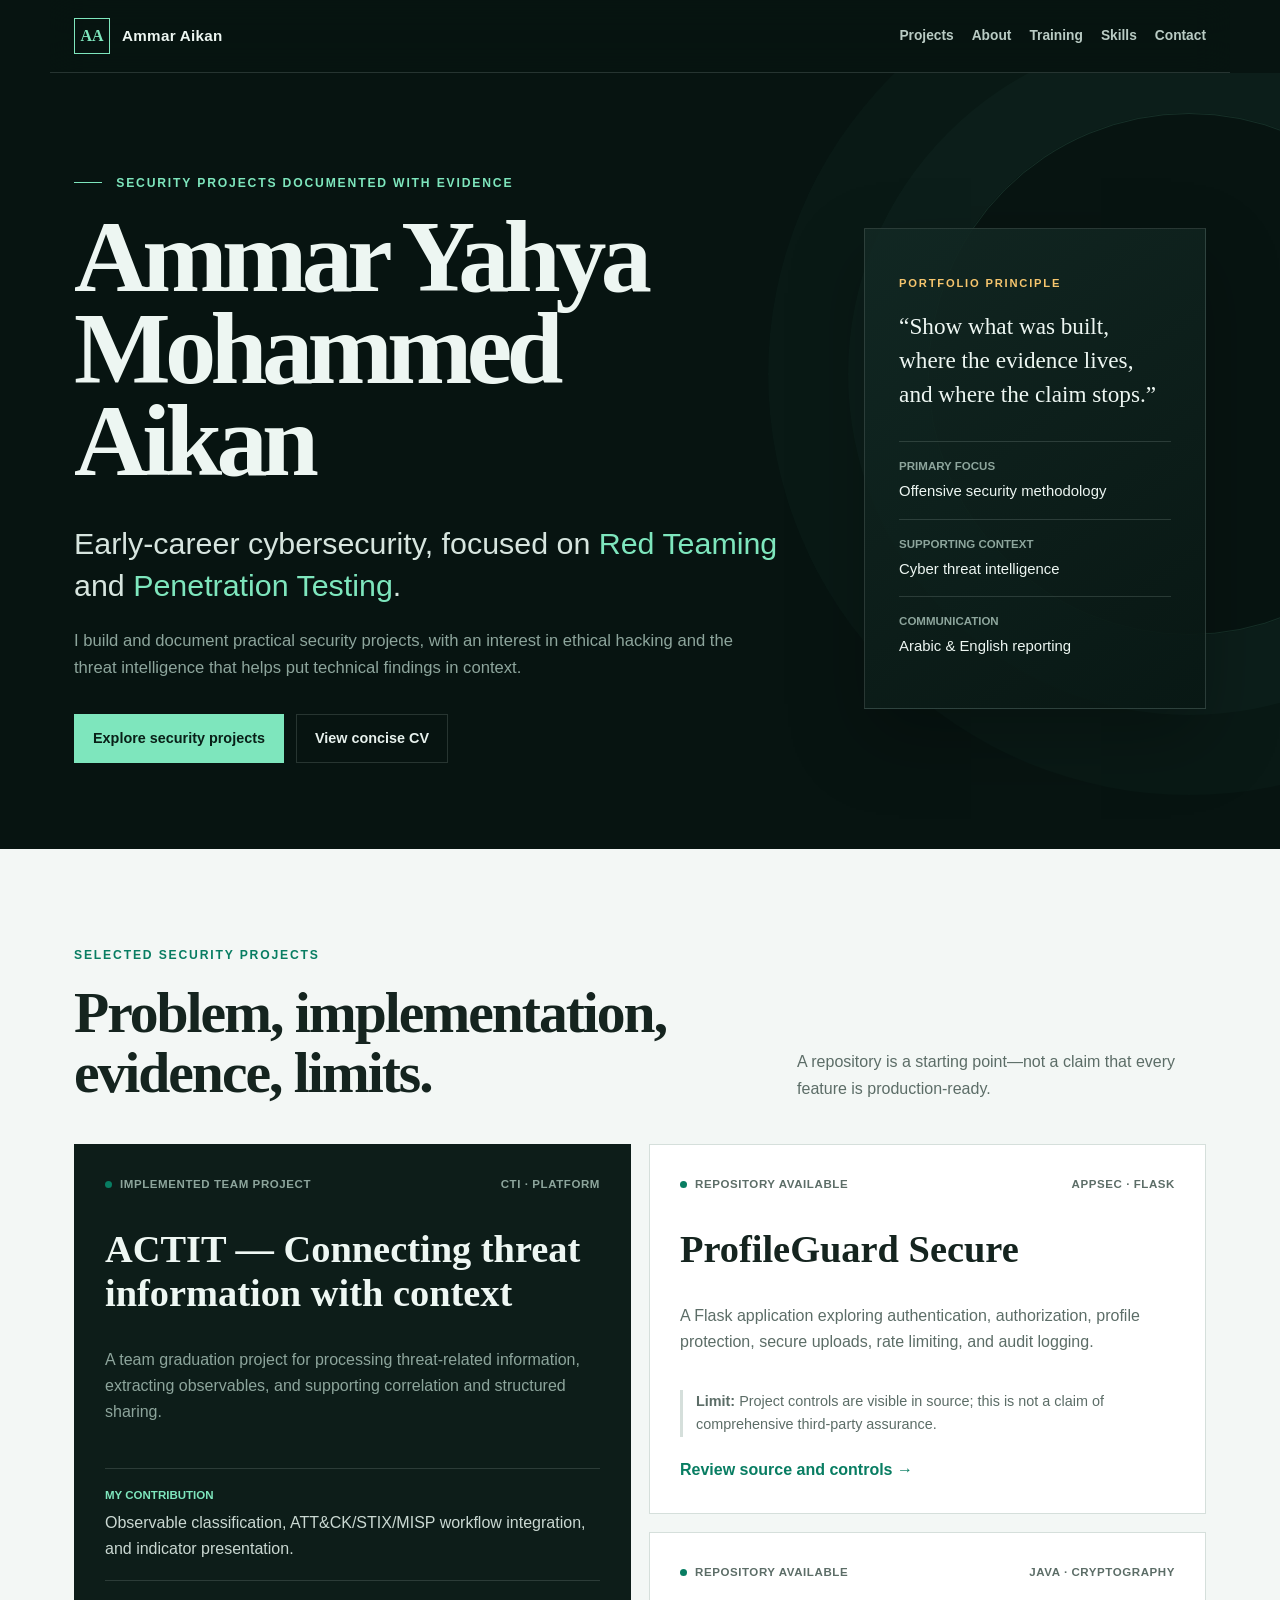
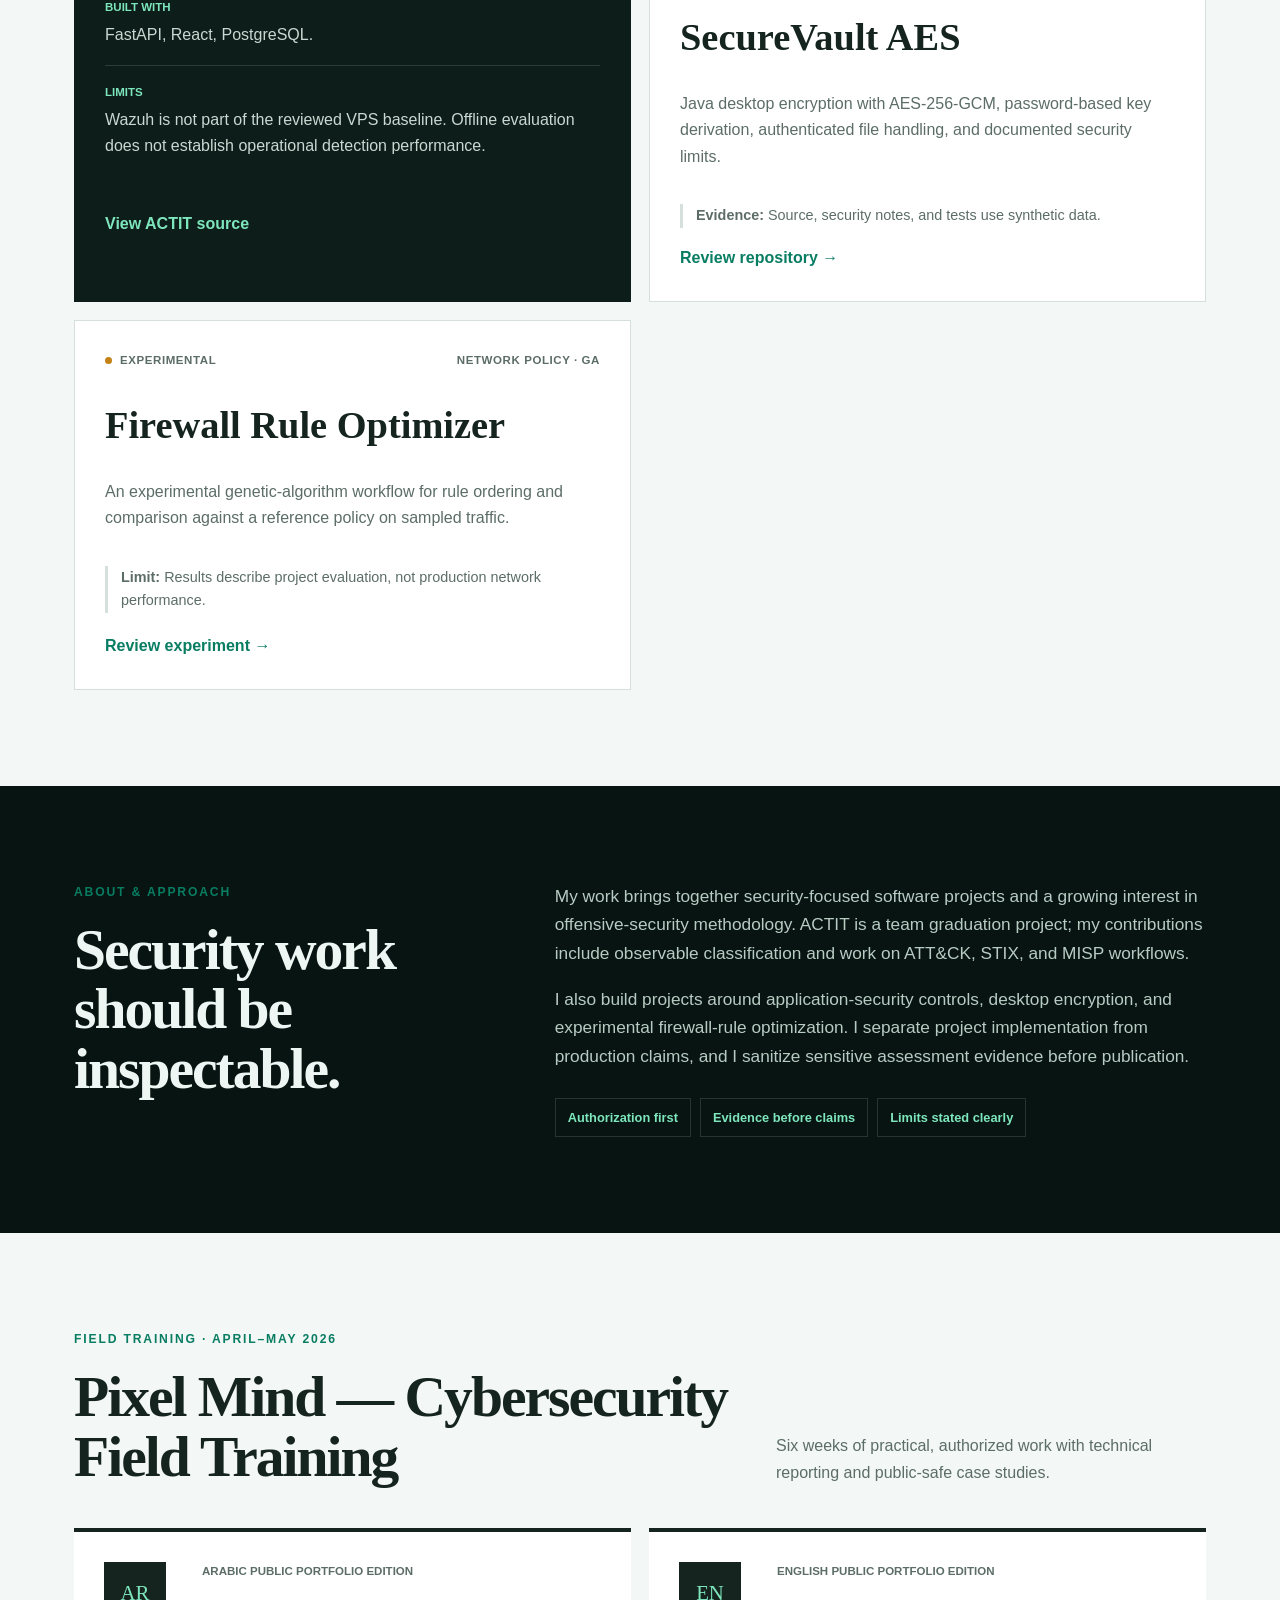
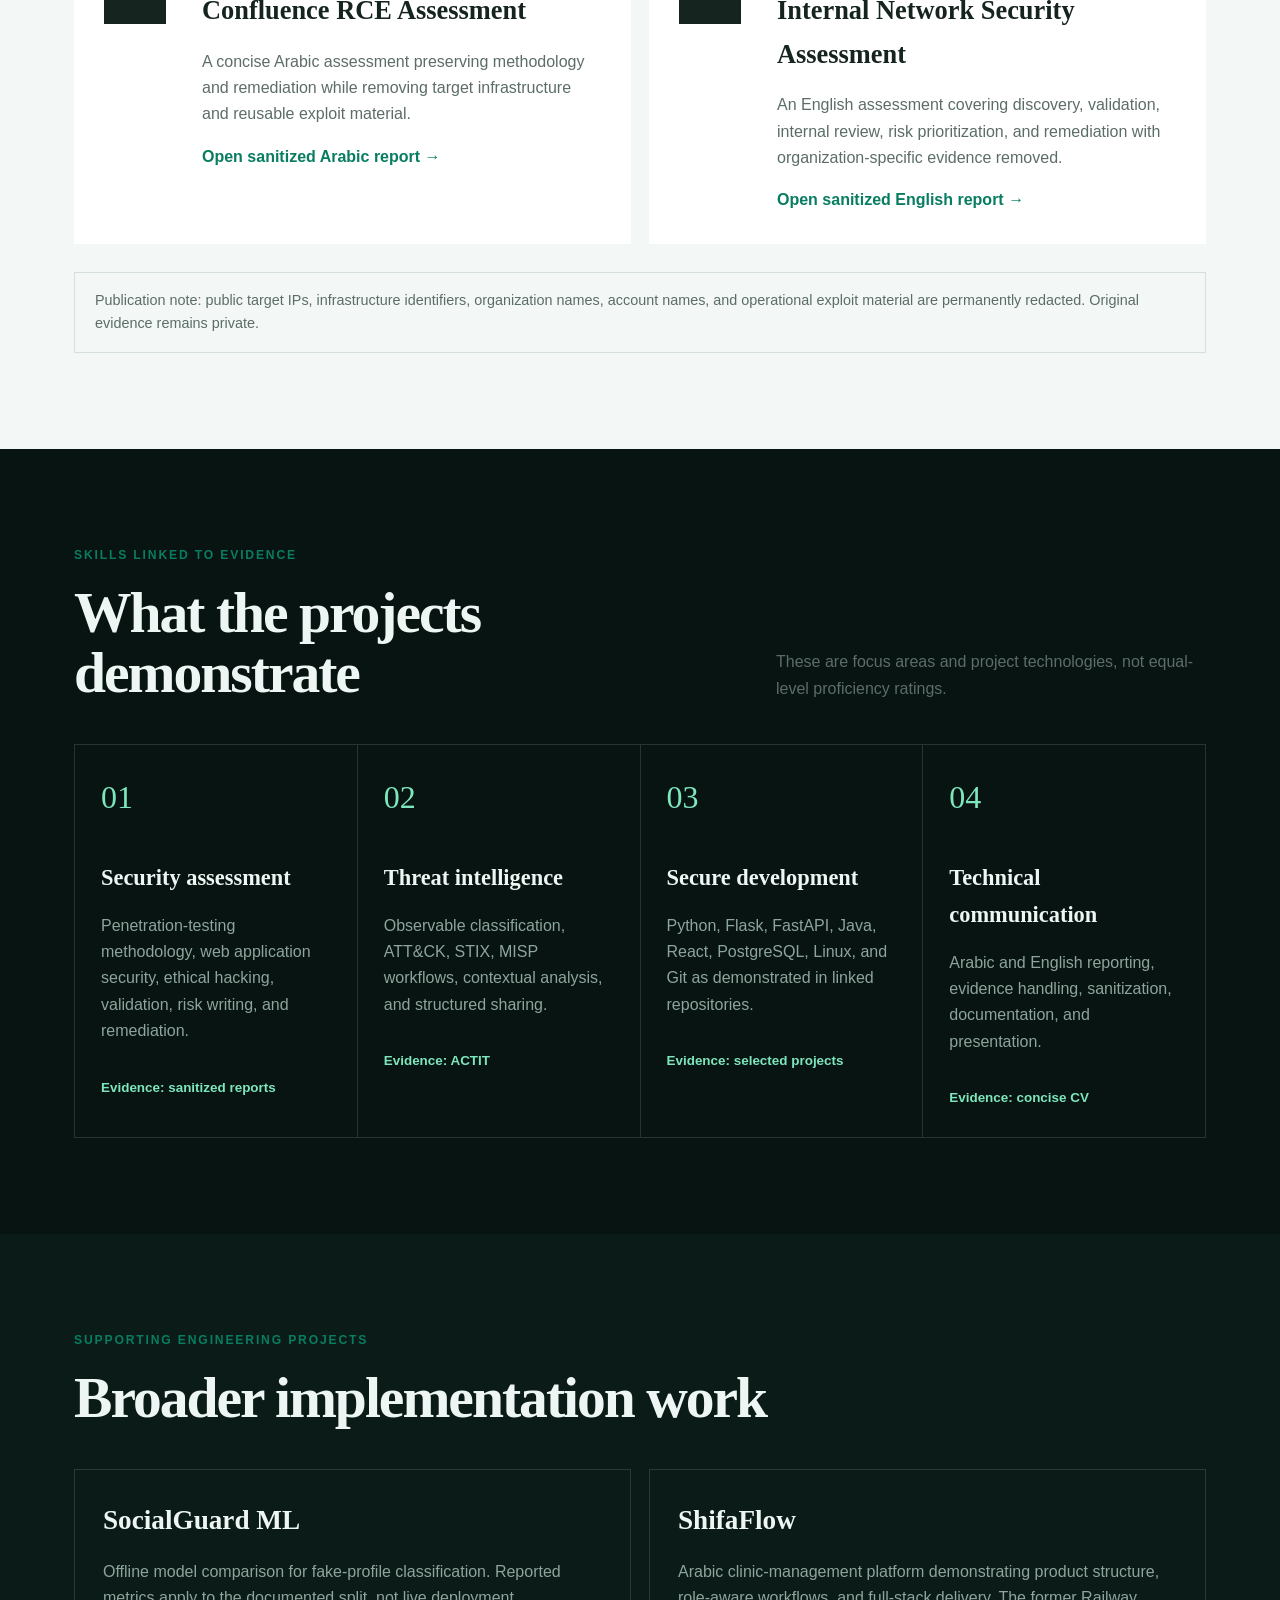
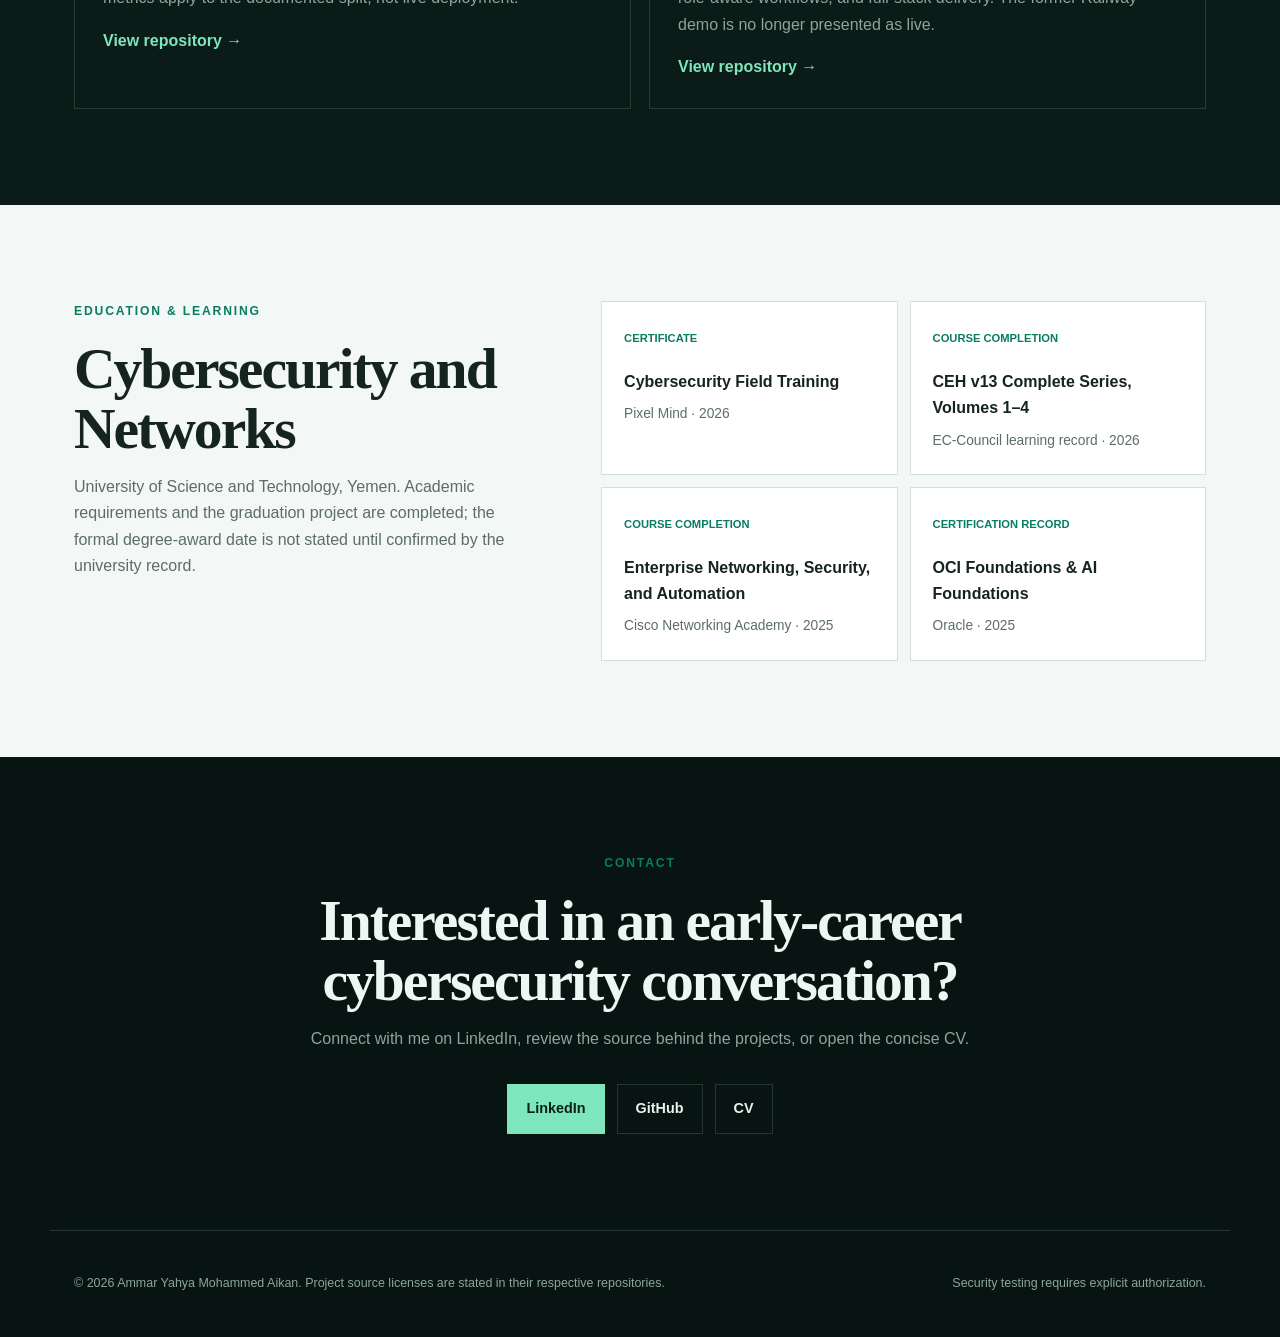
==== public/index.html @ 287f4b11 "Publish Firebase cybersecurity portfolio source" ====
<!doctype html>
<html lang="en">
<head>
  <meta charset="utf-8">
  <meta name="viewport" content="width=device-width, initial-scale=1">
  <meta name="description" content="Explore Ammar Aikan’s practical cybersecurity projects, including ACTIT, secure application design, and documented work supporting a focus on penetration testing.">
  <meta name="theme-color" content="#071411">
  <meta property="og:title" content="Ammar Aikan — Cybersecurity Projects &amp; Penetration Testing Focus">
  <meta property="og:description" content="Security projects with source, evidence, status, and limitations—plus field-training case studies in Arabic and English.">
  <meta property="og:type" content="website">
  <meta property="og:url" content="https://ammaraikan.web.app/">
  <link rel="canonical" href="https://ammaraikan.web.app/">
  <title>Ammar Aikan — Cybersecurity Projects &amp; Penetration Testing Focus</title>
  <link rel="stylesheet" href="assets/styles.css">
</head>
<body>
  <a class="skip-link" href="#main">Skip to content</a>
  <header class="site-header">
    <a class="brand" href="#top" aria-label="Ammar Aikan home"><span>AA</span><strong>Ammar Aikan</strong></a>
    <nav aria-label="Primary navigation">
      <a href="#projects">Projects</a>
      <a href="#about">About</a>
      <a href="#training">Training</a>
      <a href="#skills">Skills</a>
      <a href="#contact">Contact</a>
    </nav>
  </header>

  <main id="main">
    <section class="hero" id="top">
      <div class="hero__copy">
        <p class="kicker"><span></span> Security projects documented with evidence</p>
        <h1>Ammar Yahya<br>Mohammed Aikan</h1>
        <p class="hero__focus">Early-career cybersecurity, focused on <em>Red Teaming</em> and <em>Penetration Testing</em>.</p>
        <p class="hero__summary">I build and document practical security projects, with an interest in ethical hacking and the threat intelligence that helps put technical findings in context.</p>
        <div class="actions">
          <a class="button button--primary" href="#projects">Explore security projects</a>
          <a class="button button--ghost" href="https://ammaraikan.github.io/">View concise CV</a>
        </div>
      </div>
      <aside class="hero__proof" aria-label="Current focus">
        <p class="proof-label">Portfolio principle</p>
        <p class="proof-quote">“Show what was built, where the evidence lives, and where the claim stops.”</p>
        <dl>
          <div><dt>Primary focus</dt><dd>Offensive security methodology</dd></div>
          <div><dt>Supporting context</dt><dd>Cyber threat intelligence</dd></div>
          <div><dt>Communication</dt><dd>Arabic &amp; English reporting</dd></div>
        </dl>
      </aside>
    </section>

    <section class="section section--projects" id="projects">
      <div class="section-heading">
        <div><p class="eyebrow">Selected security projects</p><h2>Problem, implementation, evidence, limits.</h2></div>
        <p>A repository is a starting point—not a claim that every feature is production-ready.</p>
      </div>

      <div class="project-grid">
        <article class="project project--feature">
          <div class="project__meta"><span class="status status--built">Implemented team project</span><span>CTI · Platform</span></div>
          <h3>ACTIT — Connecting threat information with context</h3>
          <p>A team graduation project for processing threat-related information, extracting observables, and supporting correlation and structured sharing.</p>
          <dl class="project__facts">
            <div><dt>My contribution</dt><dd>Observable classification, ATT&amp;CK/STIX/MISP workflow integration, and indicator presentation.</dd></div>
            <div><dt>Built with</dt><dd>FastAPI, React, PostgreSQL.</dd></div>
            <div><dt>Limits</dt><dd>Wazuh is not part of the reviewed VPS baseline. Offline evaluation does not establish operational detection performance.</dd></div>
          </dl>
          <div class="project__links"><a href="https://github.com/AmmarAikan/ACTIT-Platform">View ACTIT source</a></div>
        </article>

        <article class="project">
          <div class="project__meta"><span class="status status--built">Repository available</span><span>AppSec · Flask</span></div>
          <h3>ProfileGuard Secure</h3>
          <p>A Flask application exploring authentication, authorization, profile protection, secure uploads, rate limiting, and audit logging.</p>
          <p class="limit"><strong>Limit:</strong> Project controls are visible in source; this is not a claim of comprehensive third-party assurance.</p>
          <a class="project-link" href="https://github.com/AmmarAikan/ProfileGuard-Secure">Review source and controls →</a>
        </article>

        <article class="project">
          <div class="project__meta"><span class="status status--built">Repository available</span><span>Java · Cryptography</span></div>
          <h3>SecureVault AES</h3>
          <p>Java desktop encryption with AES-256-GCM, password-based key derivation, authenticated file handling, and documented security limits.</p>
          <p class="limit"><strong>Evidence:</strong> Source, security notes, and tests use synthetic data.</p>
          <a class="project-link" href="https://github.com/AmmarAikan/SecureVault-AES-Java">Review repository →</a>
        </article>

        <article class="project">
          <div class="project__meta"><span class="status status--experimental">Experimental</span><span>Network policy · GA</span></div>
          <h3>Firewall Rule Optimizer</h3>
          <p>An experimental genetic-algorithm workflow for rule ordering and comparison against a reference policy on sampled traffic.</p>
          <p class="limit"><strong>Limit:</strong> Results describe project evaluation, not production network performance.</p>
          <a class="project-link" href="https://github.com/AmmarAikan/AI-Firewall-Rule-Optimizer-GA-Flask">Review experiment →</a>
        </article>
      </div>
    </section>

    <section class="section split" id="about">
      <div>
        <p class="eyebrow">About &amp; approach</p>
        <h2>Security work should be inspectable.</h2>
      </div>
      <div class="prose">
        <p>My work brings together security-focused software projects and a growing interest in offensive-security methodology. ACTIT is a team graduation project; my contributions include observable classification and work on ATT&amp;CK, STIX, and MISP workflows.</p>
        <p>I also build projects around application-security controls, desktop encryption, and experimental firewall-rule optimization. I separate project implementation from production claims, and I sanitize sensitive assessment evidence before publication.</p>
        <div class="principles">
          <span>Authorization first</span><span>Evidence before claims</span><span>Limits stated clearly</span>
        </div>
      </div>
    </section>

    <section class="section training" id="training">
      <div class="section-heading">
        <div><p class="eyebrow">Field training · April–May 2026</p><h2>Pixel Mind — Cybersecurity Field Training</h2></div>
        <p>Six weeks of practical, authorized work with technical reporting and public-safe case studies.</p>
      </div>
      <div class="training-grid">
        <article class="case-study">
          <div class="case-study__number">AR</div>
          <div><p class="case-study__type">Arabic public portfolio edition</p><h3>Confluence RCE Assessment</h3><p>A concise Arabic assessment preserving methodology and remediation while removing target infrastructure and reusable exploit material.</p><a href="https://ammaraikan.github.io/assets/reports/Confluence_RCE_Assessment_AR_Public_Portfolio_Edition.pdf">Open sanitized Arabic report →</a></div>
        </article>
        <article class="case-study">
          <div class="case-study__number">EN</div>
          <div><p class="case-study__type">English public portfolio edition</p><h3>Internal Network Security Assessment</h3><p>An English assessment covering discovery, validation, internal review, risk prioritization, and remediation with organization-specific evidence removed.</p><a href="https://ammaraikan.github.io/assets/reports/Internal_Network_Security_Assessment_EN_Public_Portfolio_Edition.pdf">Open sanitized English report →</a></div>
        </article>
      </div>
      <p class="sanitization-note">Publication note: public target IPs, infrastructure identifiers, organization names, account names, and operational exploit material are permanently redacted. Original evidence remains private.</p>
    </section>

    <section class="section" id="skills">
      <div class="section-heading">
        <div><p class="eyebrow">Skills linked to evidence</p><h2>What the projects demonstrate</h2></div>
        <p>These are focus areas and project technologies, not equal-level proficiency ratings.</p>
      </div>
      <div class="skills-grid">
        <article><span>01</span><h3>Security assessment</h3><p>Penetration-testing methodology, web application security, ethical hacking, validation, risk writing, and remediation.</p><a href="#training">Evidence: sanitized reports</a></article>
        <article><span>02</span><h3>Threat intelligence</h3><p>Observable classification, ATT&amp;CK, STIX, MISP workflows, contextual analysis, and structured sharing.</p><a href="https://github.com/AmmarAikan/ACTIT-Platform">Evidence: ACTIT</a></article>
        <article><span>03</span><h3>Secure development</h3><p>Python, Flask, FastAPI, Java, React, PostgreSQL, Linux, and Git as demonstrated in linked repositories.</p><a href="#projects">Evidence: selected projects</a></article>
        <article><span>04</span><h3>Technical communication</h3><p>Arabic and English reporting, evidence handling, sanitization, documentation, and presentation.</p><a href="https://ammaraikan.github.io/">Evidence: concise CV</a></article>
      </div>
    </section>

    <section class="section supporting" id="supporting">
      <div class="section-heading">
        <div><p class="eyebrow">Supporting engineering projects</p><h2>Broader implementation work</h2></div>
      </div>
      <div class="supporting-grid">
        <article><h3>SocialGuard ML</h3><p>Offline model comparison for fake-profile classification. Reported metrics apply to the documented split, not live deployment.</p><a href="https://github.com/AmmarAikan/SocialGuard-ML-Project">View repository →</a></article>
        <article><h3>ShifaFlow</h3><p>Arabic clinic-management platform demonstrating product structure, role-aware workflows, and full-stack delivery. The former Railway demo is no longer presented as live.</p><a href="https://github.com/AmmarAikan/shifaflow">View repository →</a></article>
      </div>
    </section>

    <section class="section education" id="education">
      <div>
        <p class="eyebrow">Education &amp; learning</p>
        <h2>Cybersecurity and Networks</h2>
        <p>University of Science and Technology, Yemen. Academic requirements and the graduation project are completed; the formal degree-award date is not stated until confirmed by the university record.</p>
      </div>
      <div class="credentials">
        <article><span>Certificate</span><h3>Cybersecurity Field Training</h3><p>Pixel Mind · 2026</p></article>
        <article><span>Course completion</span><h3>CEH v13 Complete Series, Volumes 1–4</h3><p>EC-Council learning record · 2026</p></article>
        <article><span>Course completion</span><h3>Enterprise Networking, Security, and Automation</h3><p>Cisco Networking Academy · 2025</p></article>
        <article><span>Certification record</span><h3>OCI Foundations &amp; AI Foundations</h3><p>Oracle · 2025</p></article>
      </div>
    </section>

    <section class="section contact" id="contact">
      <p class="eyebrow">Contact</p>
      <h2>Interested in an early-career cybersecurity conversation?</h2>
      <p>Connect with me on LinkedIn, review the source behind the projects, or open the concise CV.</p>
      <div class="actions">
        <a class="button button--primary" href="https://www.linkedin.com/in/ammaraikan">LinkedIn</a>
        <a class="button button--ghost" href="https://github.com/AmmarAikan">GitHub</a>
        <a class="button button--ghost" href="https://ammaraikan.github.io/">CV</a>
      </div>
    </section>
  </main>

  <footer class="site-footer">
    <p>© 2026 Ammar Yahya Mohammed Aikan. Project source licenses are stated in their respective repositories.</p>
    <p>Security testing requires explicit authorization.</p>
  </footer>
</body>
</html>
---- public/assets/styles.css ----
:root {
  --bg: #071411;
  --surface: #0d1d19;
  --surface-2: #122823;
  --paper: #f3f7f5;
  --ink: #15241f;
  --muted: #8da59c;
  --muted-dark: #5c6d67;
  --line: rgba(202, 224, 215, 0.16);
  --line-dark: #d5dfdb;
  --mint: #7ee6bd;
  --mint-dark: #087d62;
  --amber: #f6c56d;
  --max: 1180px;
}

* { box-sizing: border-box; }
html { scroll-behavior: smooth; }
body { margin: 0; overflow-x: hidden; background: var(--bg); color: #edf6f2; font-family: Inter, "Segoe UI", Arial, sans-serif; line-height: 1.65; }
a { color: inherit; }
.skip-link { position: fixed; top: 12px; left: 12px; z-index: 100; transform: translateY(-160%); background: white; color: #111; padding: 10px 14px; border-radius: 6px; }
.skip-link:focus { transform: translateY(0); }
.site-header { position: sticky; top: 0; z-index: 20; display: flex; max-width: var(--max); margin: auto; align-items: center; justify-content: space-between; gap: 28px; padding: 18px 24px; border-bottom: 1px solid var(--line); background: rgba(7, 20, 17, .9); backdrop-filter: blur(18px); }
.brand { display: inline-flex; align-items: center; gap: 12px; text-decoration: none; }
.brand span { display: grid; width: 36px; height: 36px; place-items: center; border: 1px solid var(--mint); color: var(--mint); font-family: Georgia, serif; font-weight: 800; }
.brand strong { font-size: .95rem; letter-spacing: .02em; }
nav { display: flex; flex-wrap: wrap; justify-content: flex-end; gap: 18px; }
nav a { color: #b9cbc4; font-size: .86rem; font-weight: 700; text-decoration: none; }
nav a:hover, nav a:focus-visible { color: var(--mint); }
main { overflow: hidden; }
.hero { position: relative; display: grid; max-width: var(--max); min-height: 720px; margin: auto; padding: 100px 24px 86px; grid-template-columns: minmax(0, 1.35fr) minmax(310px, .65fr); align-items: center; gap: 80px; }
.hero::before { position: absolute; width: 520px; height: 520px; right: -220px; top: 40px; border: 1px solid rgba(126, 230, 189, .13); border-radius: 50%; box-shadow: 0 0 0 80px rgba(126, 230, 189, .025), 0 0 0 160px rgba(126, 230, 189, .018); content: ""; }
.kicker, .eyebrow { margin: 0 0 18px; color: var(--mint-dark); font-size: .76rem; font-weight: 850; letter-spacing: .15em; text-transform: uppercase; }
.hero .kicker { color: var(--mint); }
.kicker span { display: inline-block; width: 28px; height: 1px; margin: 0 9px 4px 0; background: var(--mint); }
h1 { max-width: 800px; margin: 0; font-family: Georgia, "Times New Roman", serif; font-size: clamp(3.7rem, 8vw, 7.2rem); font-weight: 600; letter-spacing: -.055em; line-height: .9; }
.hero__focus { max-width: 720px; margin: 34px 0 0; color: #d7e5df; font-size: clamp(1.25rem, 2.4vw, 1.9rem); line-height: 1.4; }
.hero__focus em { color: var(--mint); font-style: normal; }
.hero__summary { max-width: 680px; margin: 20px 0 0; color: var(--muted); font-size: 1.04rem; }
.actions { display: flex; flex-wrap: wrap; gap: 12px; margin-top: 32px; }
.button { display: inline-flex; min-height: 48px; align-items: center; justify-content: center; border: 1px solid transparent; padding: 12px 18px; font-size: .9rem; font-weight: 800; text-decoration: none; transition: transform .18s ease, background .18s ease, border-color .18s ease; }
.button:hover { transform: translateY(-2px); }
.button--primary { background: var(--mint); color: #092018; }
.button--ghost { border-color: var(--line); color: #e7f1ed; }
.button--ghost:hover { border-color: var(--mint); }
.hero__proof { position: relative; z-index: 1; border: 1px solid var(--line); background: linear-gradient(145deg, rgba(18, 40, 35, .9), rgba(8, 23, 19, .9)); padding: 34px; box-shadow: 0 30px 70px rgba(0,0,0,.25); }
.proof-label { color: var(--amber); font-size: .7rem; font-weight: 850; letter-spacing: .16em; text-transform: uppercase; }
.proof-quote { margin: 18px 0 30px; font-family: Georgia, serif; font-size: 1.45rem; line-height: 1.45; }
.hero__proof dl { margin: 0; }
.hero__proof dl div { padding: 15px 0; border-top: 1px solid var(--line); }
.hero__proof dt { color: var(--muted); font-size: .72rem; font-weight: 800; text-transform: uppercase; }
.hero__proof dd { margin: 3px 0 0; font-size: .93rem; }
.section { max-width: var(--max); margin: auto; padding: 96px 24px; }
.section--projects, .training, .supporting, .education { max-width: none; padding-right: max(24px, calc((100vw - var(--max)) / 2 + 24px)); padding-left: max(24px, calc((100vw - var(--max)) / 2 + 24px)); }
.section--projects, .training { background: var(--paper); color: var(--ink); }
.section-heading { display: flex; align-items: end; justify-content: space-between; gap: 40px; margin-bottom: 42px; }
.section-heading > p { max-width: 430px; margin: 0; color: var(--muted-dark); }
h2 { margin: 0; font-family: Georgia, serif; font-size: clamp(2.25rem, 4.5vw, 4.25rem); font-weight: 600; letter-spacing: -.035em; line-height: 1.03; }
.project-grid { display: grid; grid-template-columns: repeat(2, minmax(0, 1fr)); gap: 18px; }
.project { display: flex; min-height: 370px; flex-direction: column; border: 1px solid var(--line-dark); background: #fff; padding: 30px; }
.project--feature { grid-row: span 2; min-height: 758px; background: var(--surface); color: #eef7f3; border-color: var(--surface); }
.project__meta { display: flex; align-items: center; justify-content: space-between; gap: 14px; color: var(--muted-dark); font-size: .72rem; font-weight: 800; letter-spacing: .05em; text-transform: uppercase; }
.project--feature .project__meta { color: var(--muted); }
.status { display: inline-flex; align-items: center; gap: 8px; }
.status::before { width: 7px; height: 7px; border-radius: 50%; background: var(--mint-dark); content: ""; }
.status--experimental::before { background: #c48216; }
.project h3 { margin: 34px 0 15px; font-family: Georgia, serif; font-size: clamp(1.6rem, 3vw, 2.7rem); line-height: 1.14; }
.project p { color: var(--muted-dark); }
.project--feature p { color: var(--muted); }
.project__facts { margin: 26px 0 34px; }
.project__facts div { padding: 17px 0; border-top: 1px solid var(--line); }
.project__facts dt { color: var(--mint); font-size: .72rem; font-weight: 850; text-transform: uppercase; }
.project__facts dd { margin: 5px 0 0; color: #cad8d2; }
.limit { margin-top: 18px; padding-left: 13px; border-left: 3px solid var(--line-dark); font-size: .9rem; }
.project-link, .project__links a { margin-top: auto; color: var(--mint-dark); font-weight: 850; text-decoration: none; }
.project--feature .project__links a { color: var(--mint); }
.split { display: grid; grid-template-columns: .75fr 1.25fr; gap: 90px; }
.prose { color: #b8cbc3; font-size: 1.08rem; }
.prose p:first-child { margin-top: 0; }
.principles { display: flex; flex-wrap: wrap; gap: 9px; margin-top: 28px; }
.principles span { border: 1px solid var(--line); padding: 8px 12px; color: var(--mint); font-size: .8rem; font-weight: 750; }
.training-grid { display: grid; grid-template-columns: repeat(2, minmax(0, 1fr)); gap: 18px; }
.case-study { display: grid; grid-template-columns: 74px minmax(0, 1fr); gap: 24px; border-top: 4px solid var(--ink); background: white; padding: 30px; }
.case-study__number { display: grid; width: 62px; height: 62px; place-items: center; background: var(--ink); color: var(--mint); font-family: Georgia, serif; font-size: 1.3rem; }
.case-study__type { margin: 0; color: var(--mint-dark); font-size: .72rem; font-weight: 850; text-transform: uppercase; }
.case-study h3 { margin: 8px 0 12px; font-family: Georgia, serif; font-size: 1.65rem; }
.case-study p { color: var(--muted-dark); }
.case-study a { color: var(--mint-dark); font-weight: 850; text-decoration: none; }
.sanitization-note { margin: 28px 0 0; padding: 16px 20px; border: 1px solid var(--line-dark); color: var(--muted-dark); font-size: .9rem; }
.skills-grid { display: grid; grid-template-columns: repeat(4, minmax(0, 1fr)); border-top: 1px solid var(--line); border-left: 1px solid var(--line); }
.skills-grid article { min-height: 310px; padding: 26px; border-right: 1px solid var(--line); border-bottom: 1px solid var(--line); }
.skills-grid article > span { color: var(--mint); font-family: Georgia, serif; font-size: 2rem; }
.skills-grid h3 { margin: 36px 0 12px; font-family: Georgia, serif; font-size: 1.4rem; }
.skills-grid p { color: var(--muted); }
.skills-grid a { display: inline-block; margin-top: 16px; color: var(--mint); font-size: .84rem; font-weight: 800; text-decoration: none; }
.supporting { background: #0b1b17; }
.supporting .section-heading > p { color: var(--muted); }
.supporting-grid { display: grid; grid-template-columns: repeat(2, minmax(0,1fr)); gap: 18px; }
.supporting-grid article { border: 1px solid var(--line); padding: 28px; }
.supporting-grid h3 { margin: 0; font-family: Georgia, serif; font-size: 1.7rem; }
.supporting-grid p { color: var(--muted); }
.supporting-grid a { color: var(--mint); font-weight: 800; text-decoration: none; }
.education { display: grid; grid-template-columns: .85fr 1.15fr; gap: 80px; background: var(--paper); color: var(--ink); }
.education > div:first-child > p:last-child { color: var(--muted-dark); }
.credentials { display: grid; grid-template-columns: repeat(2, minmax(0, 1fr)); gap: 12px; }
.credentials article { border: 1px solid var(--line-dark); background: white; padding: 22px; }
.credentials span { color: var(--mint-dark); font-size: .7rem; font-weight: 850; text-transform: uppercase; }
.credentials h3 { margin: 18px 0 8px; font-size: 1rem; }
.credentials p { margin: 0; color: var(--muted-dark); font-size: .86rem; }
.contact { text-align: center; }
.contact h2 { max-width: 820px; margin: auto; }
.contact > p:not(.eyebrow) { color: var(--muted); }
.contact .actions { justify-content: center; }
.site-footer { display: flex; max-width: var(--max); margin: auto; justify-content: space-between; gap: 30px; border-top: 1px solid var(--line); padding: 30px 24px; color: var(--muted); font-size: .78rem; }

@media (max-width: 900px) {
  .site-header { align-items: flex-start; }
  nav { max-width: 390px; }
  .hero { min-height: auto; grid-template-columns: 1fr; gap: 50px; padding-top: 72px; }
  .hero__proof { max-width: 620px; }
  .split, .education { grid-template-columns: 1fr; gap: 40px; }
  .skills-grid { grid-template-columns: repeat(2, minmax(0,1fr)); }
}

@media (max-width: 650px) {
  .site-header { position: relative; display: block; padding: 16px 18px; }
  nav { margin-top: 15px; justify-content: flex-start; gap: 10px 16px; }
  nav a { font-size: .78rem; }
  .hero, .section { padding: 64px 18px; }
  .hero::before { display: none; }
  h1 { max-width: 100%; font-size: clamp(2.7rem, 13vw, 3.35rem); overflow-wrap: break-word; }
  .kicker { max-width: 100%; font-size: .68rem; overflow-wrap: anywhere; }
  .hero .actions, .contact .actions { flex-direction: column; }
  .hero .button, .contact .button { width: 100%; }
  .section-heading { display: block; }
  .section-heading > p { margin-top: 18px; }
  .project-grid, .training-grid, .supporting-grid, .credentials { grid-template-columns: 1fr; }
  .project--feature { grid-row: auto; min-height: auto; }
  .project { min-height: auto; }
  .project-link, .project__links a { margin-top: 24px; }
  .case-study { grid-template-columns: 1fr; }
  .skills-grid { grid-template-columns: 1fr; }
  .site-footer { display: block; padding: 26px 18px; }
}

@media (prefers-reduced-motion: reduce) {
  html { scroll-behavior: auto; }
  *, *::before, *::after { transition: none !important; }
}
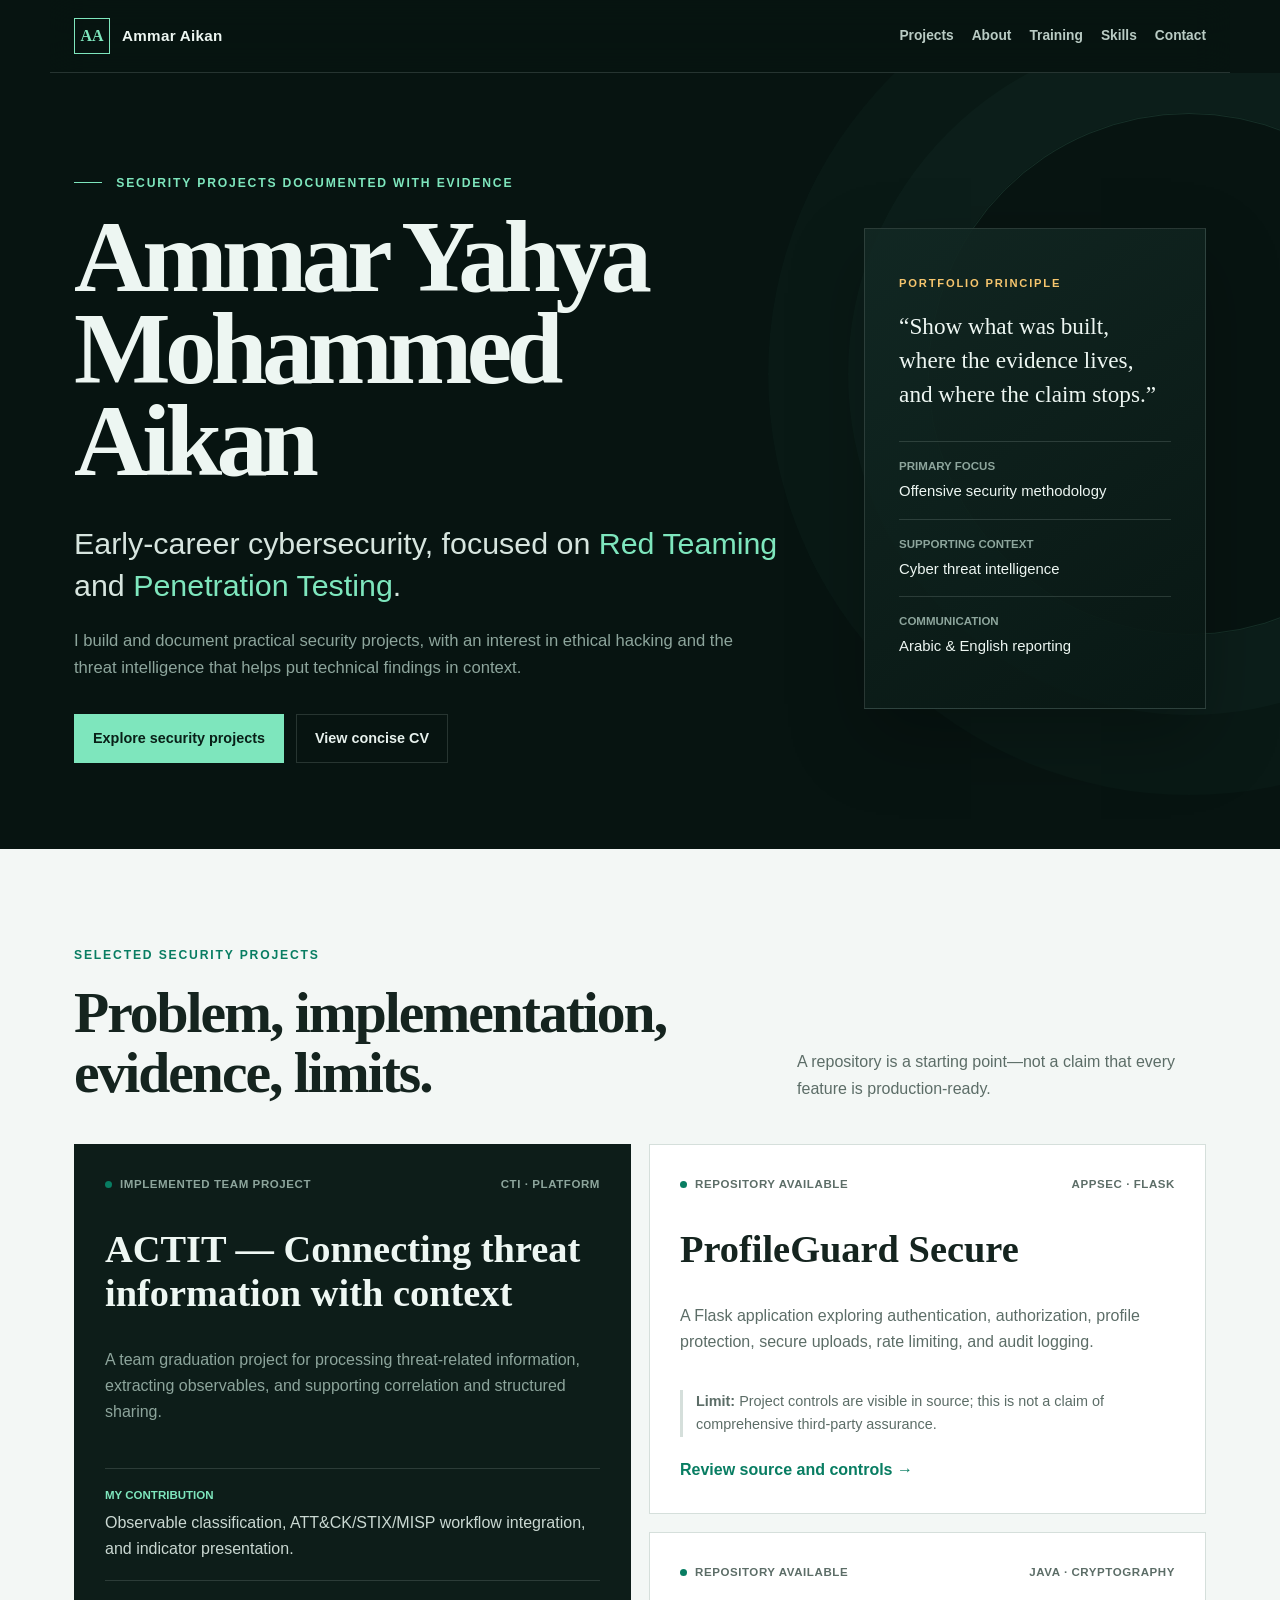
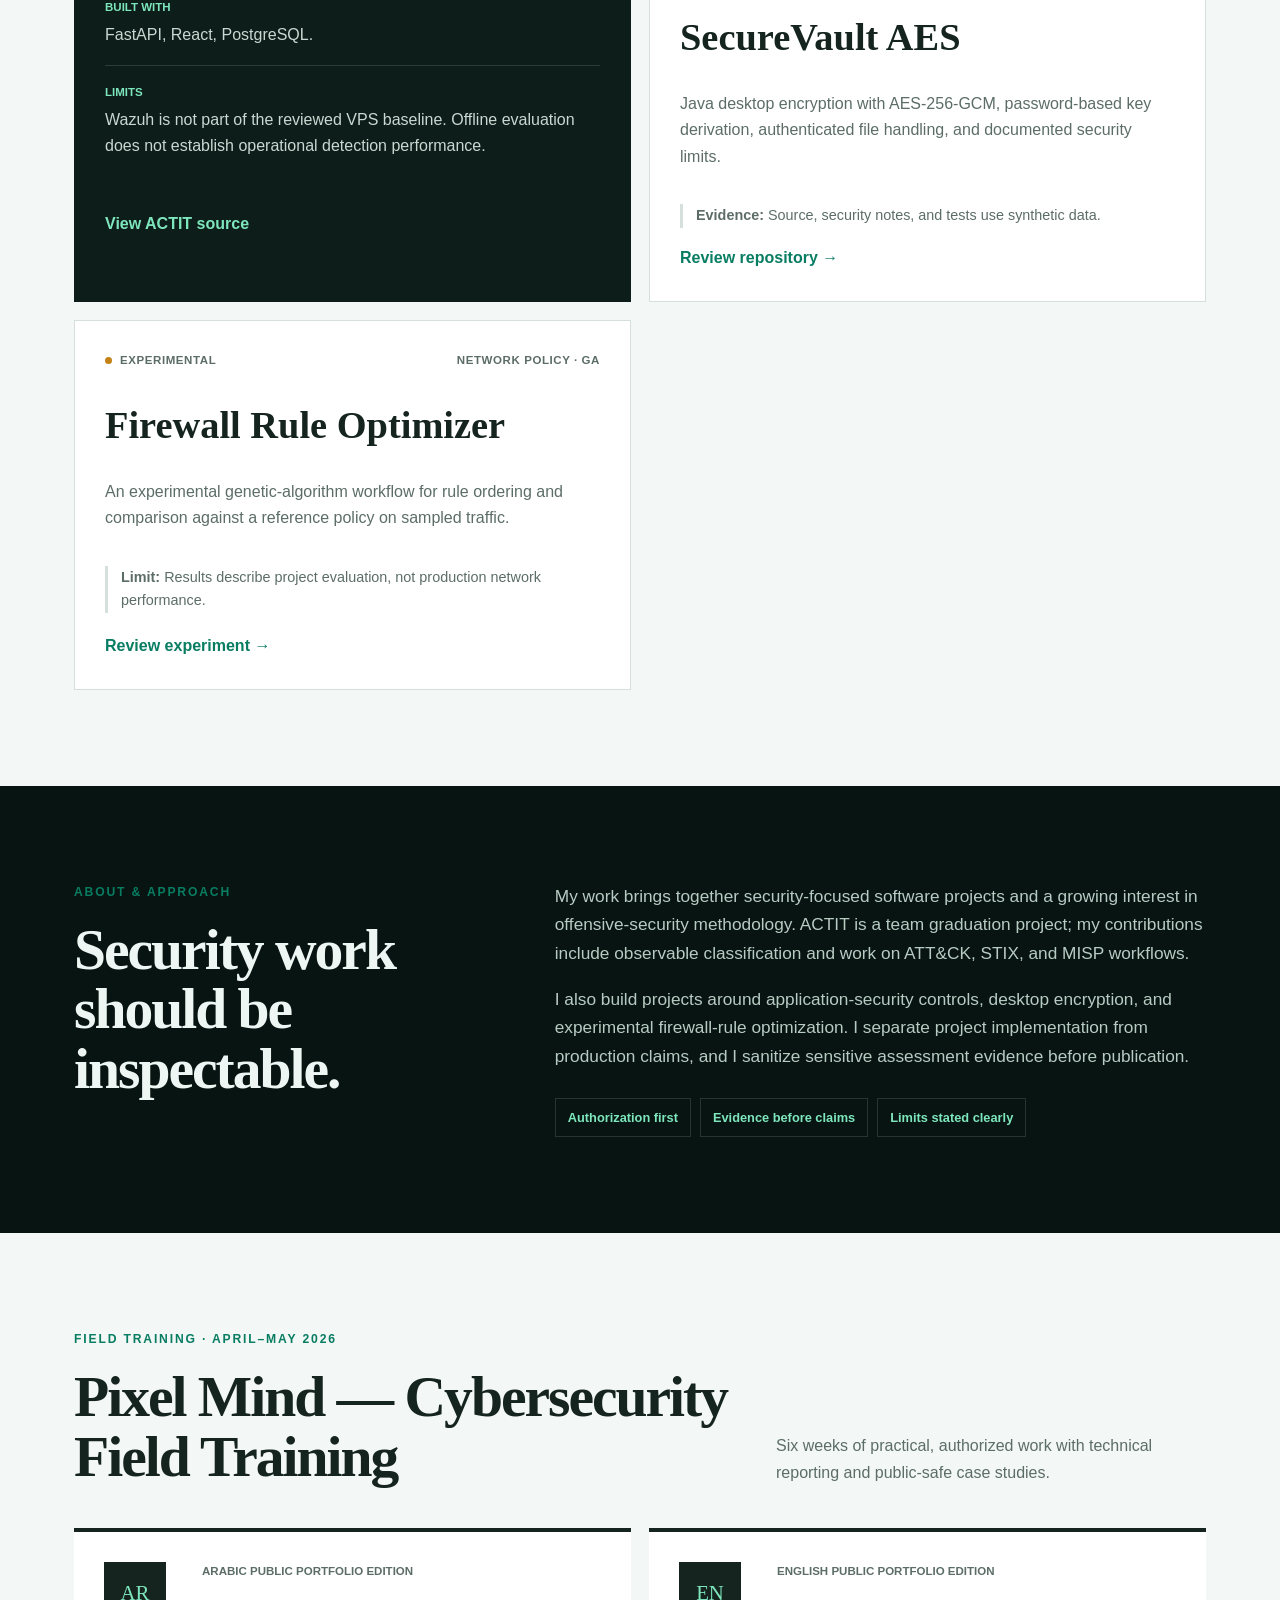
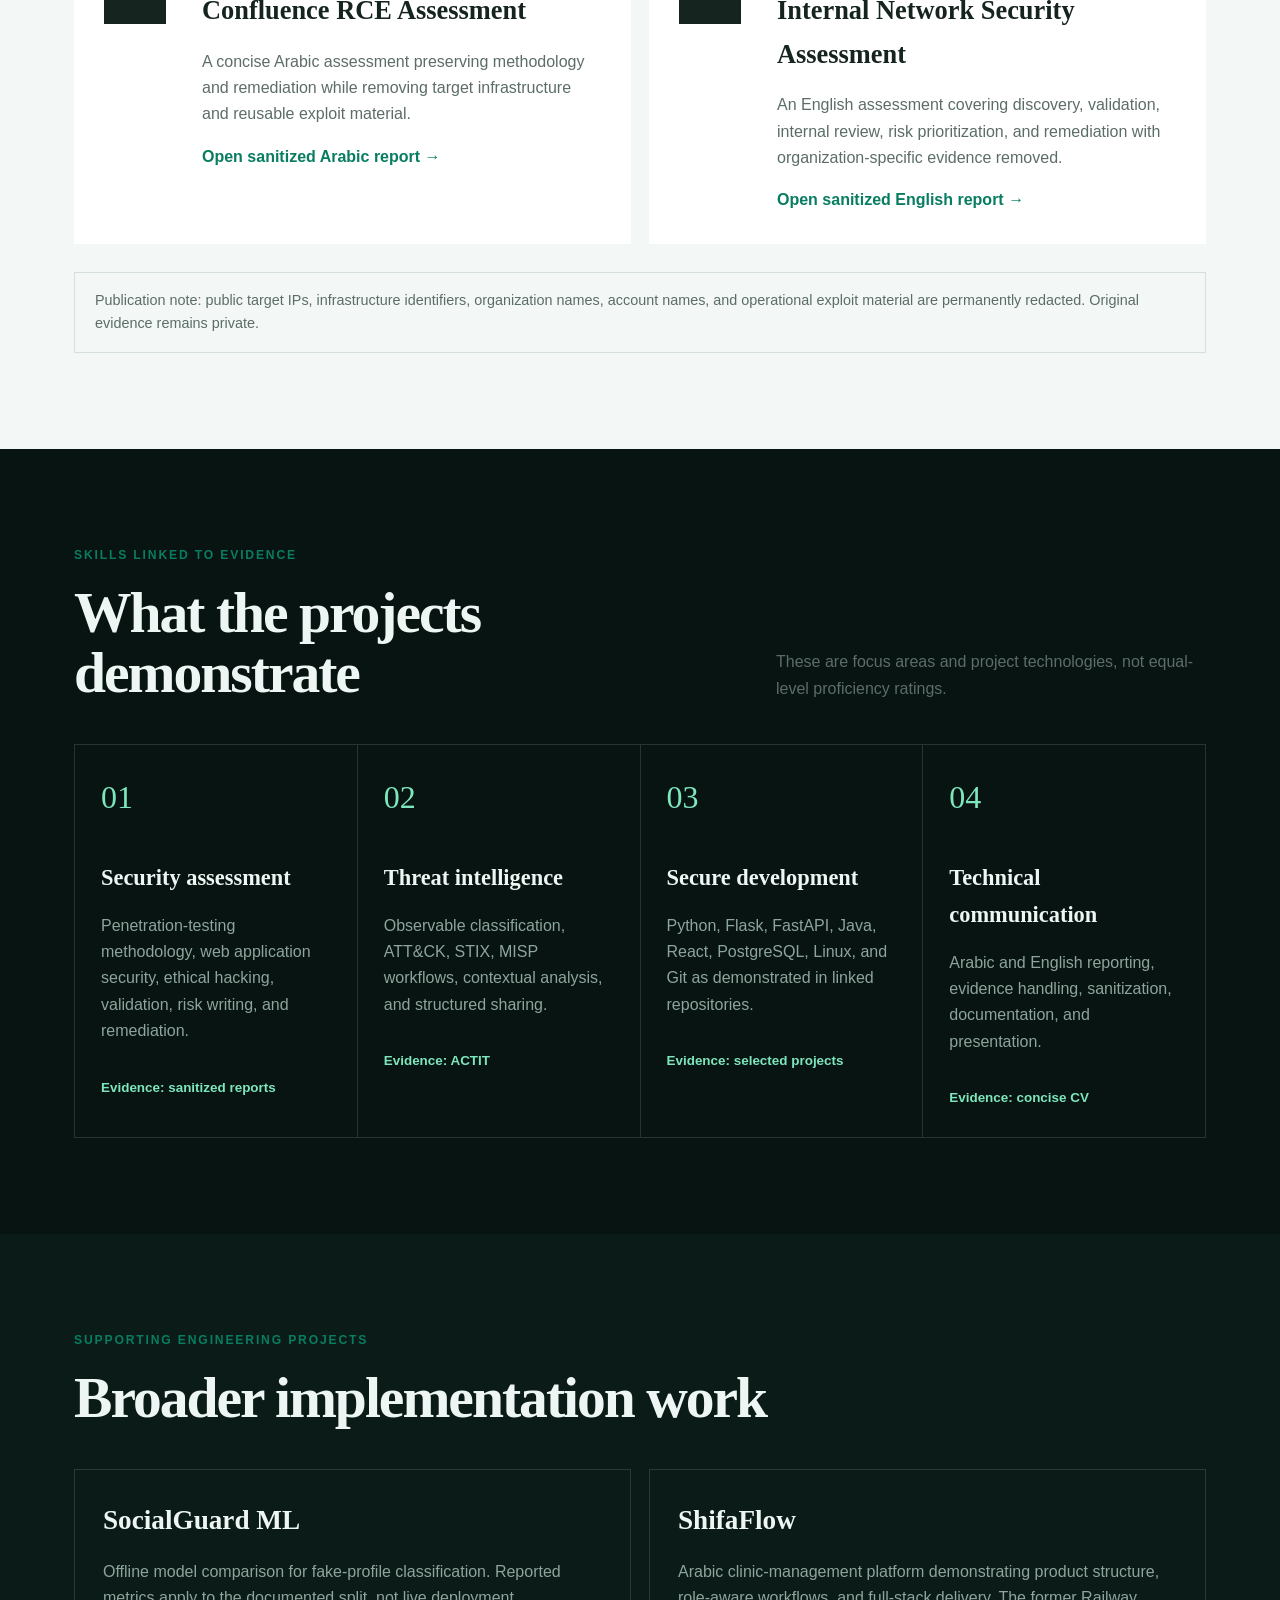
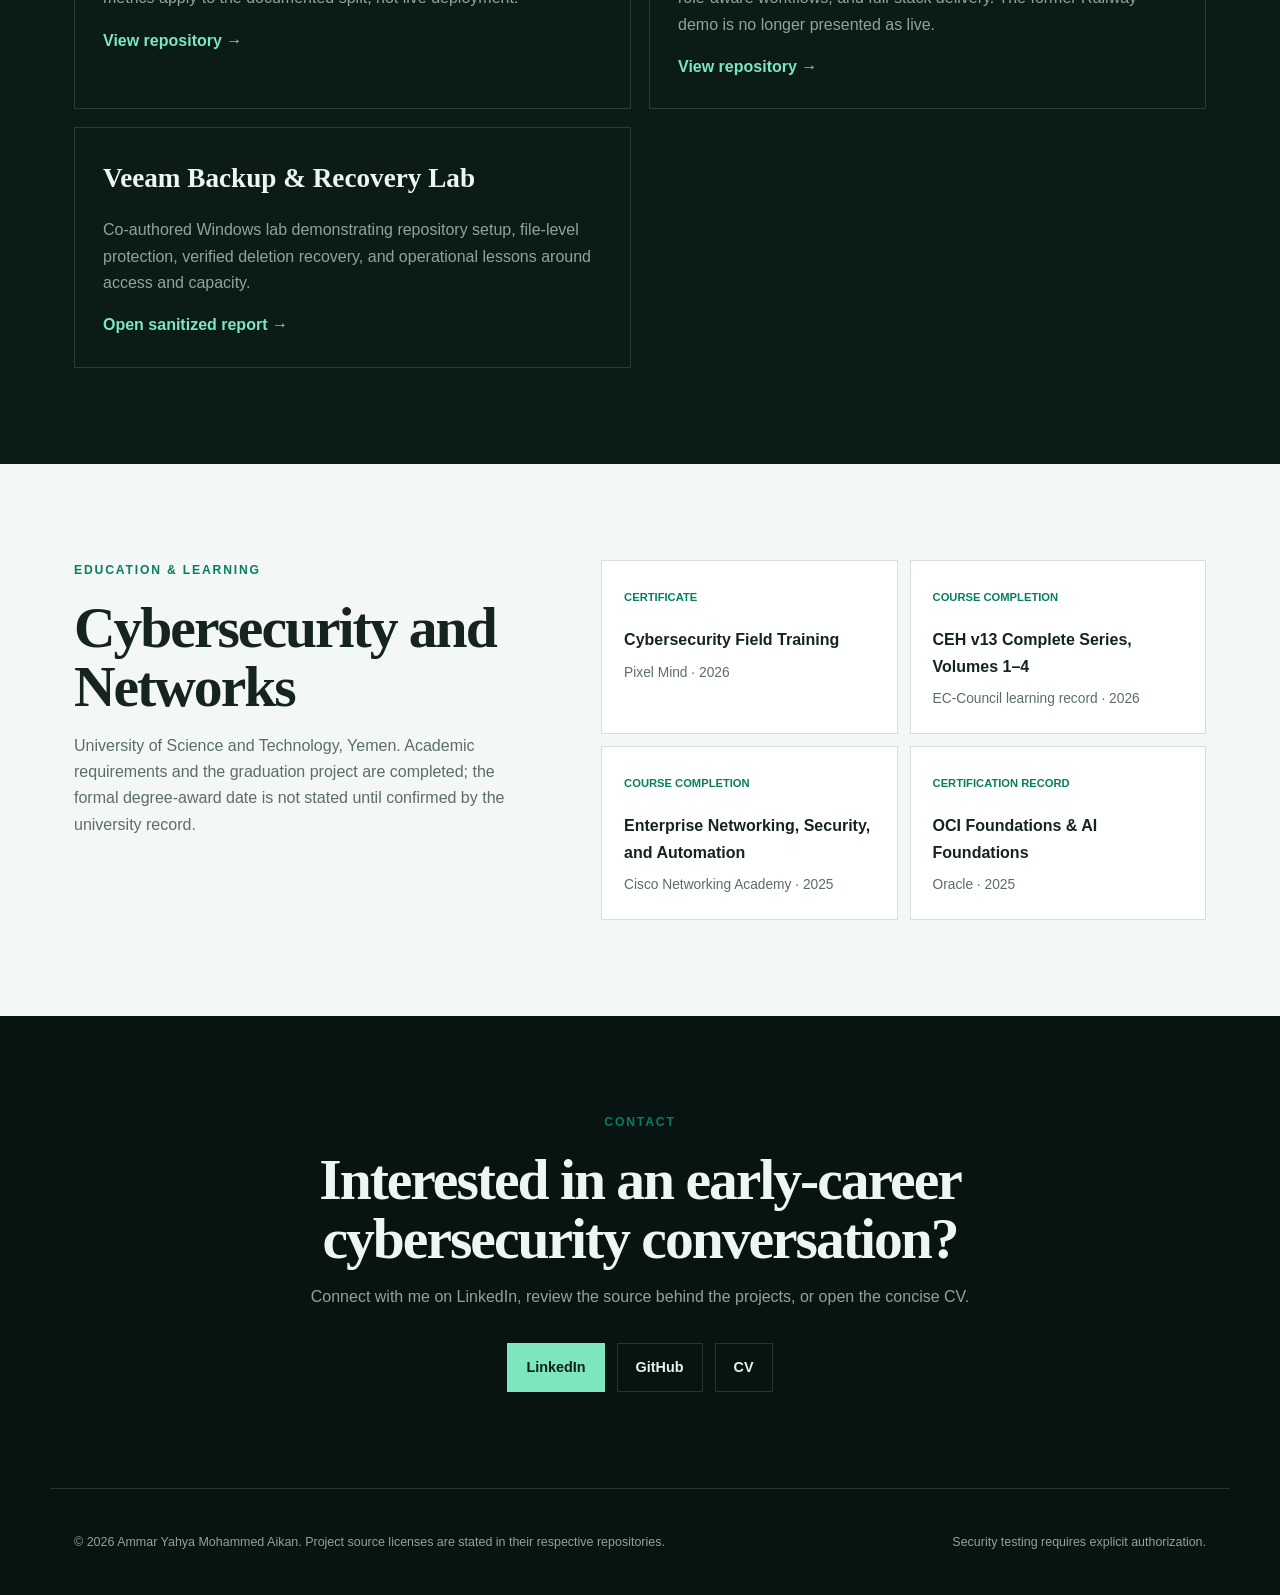
==== commit 3de06f1c: "Add Veeam backup and recovery case study" ====
--- a/public/index.html
+++ b/public/index.html
@@ -146,6 +146,7 @@
       <div class="supporting-grid">
         <article><h3>SocialGuard ML</h3><p>Offline model comparison for fake-profile classification. Reported metrics apply to the documented split, not live deployment.</p><a href="https://github.com/AmmarAikan/SocialGuard-ML-Project">View repository →</a></article>
         <article><h3>ShifaFlow</h3><p>Arabic clinic-management platform demonstrating product structure, role-aware workflows, and full-stack delivery. The former Railway demo is no longer presented as live.</p><a href="https://github.com/AmmarAikan/shifaflow">View repository →</a></article>
+        <article><h3>Veeam Backup &amp; Recovery Lab</h3><p>Co-authored Windows lab demonstrating repository setup, file-level protection, verified deletion recovery, and operational lessons around access and capacity.</p><a href="https://ammaraikan.github.io/assets/reports/Veeam_Backup_and_Recovery_Lab_Public_Portfolio_Edition.pdf">Open sanitized report →</a></article>
       </div>
     </section>
 
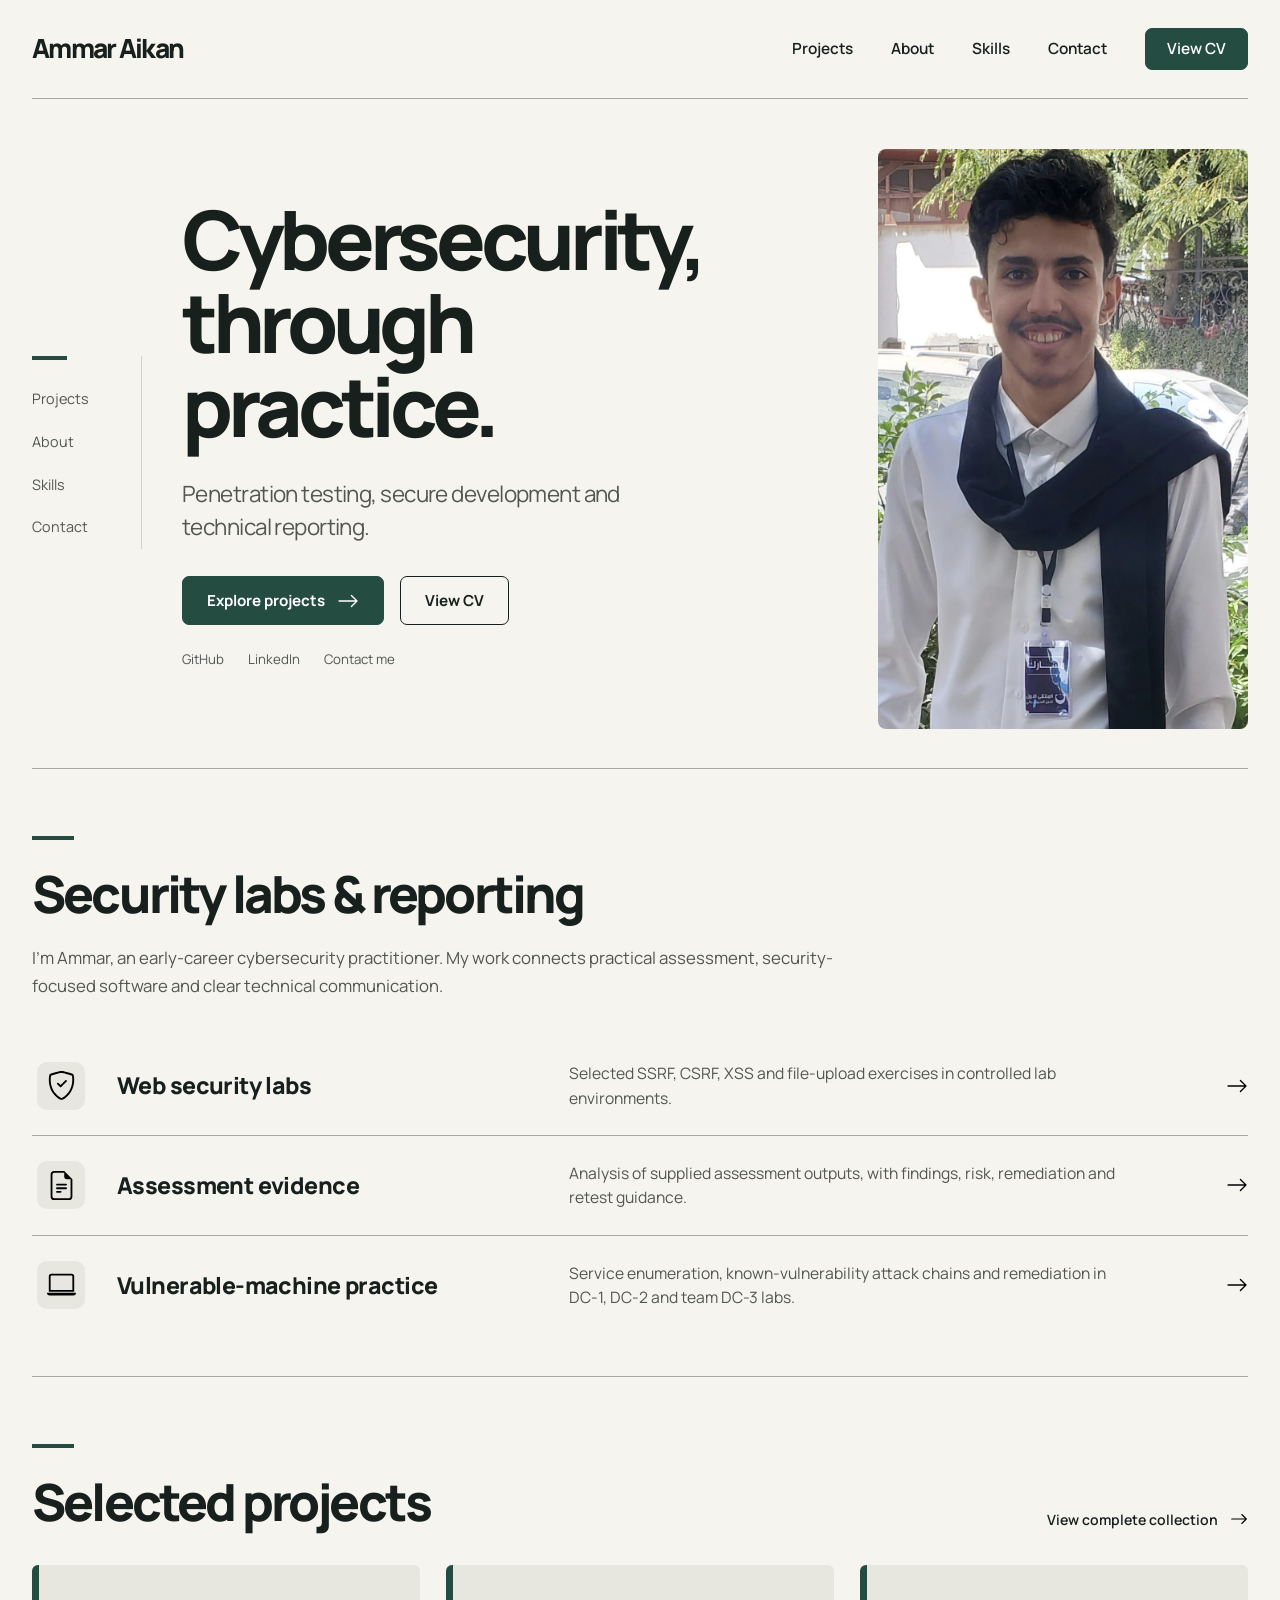
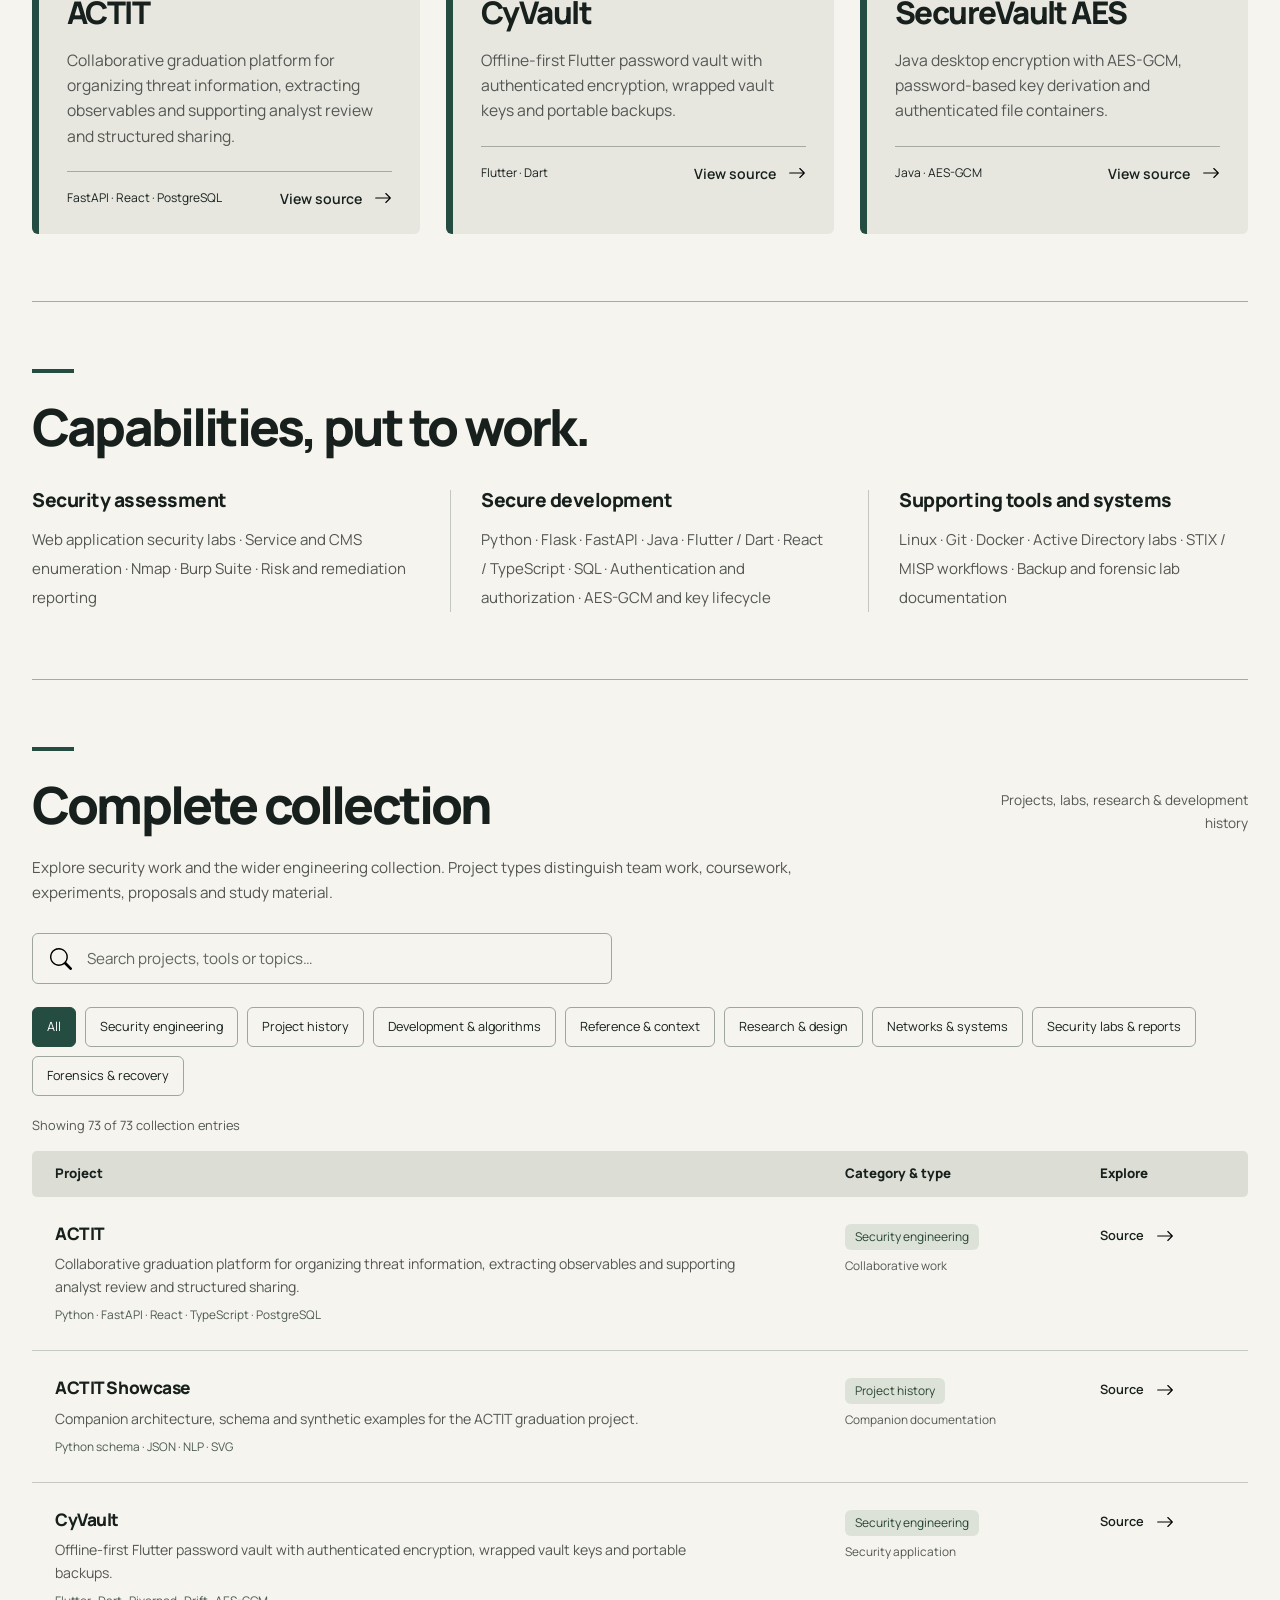
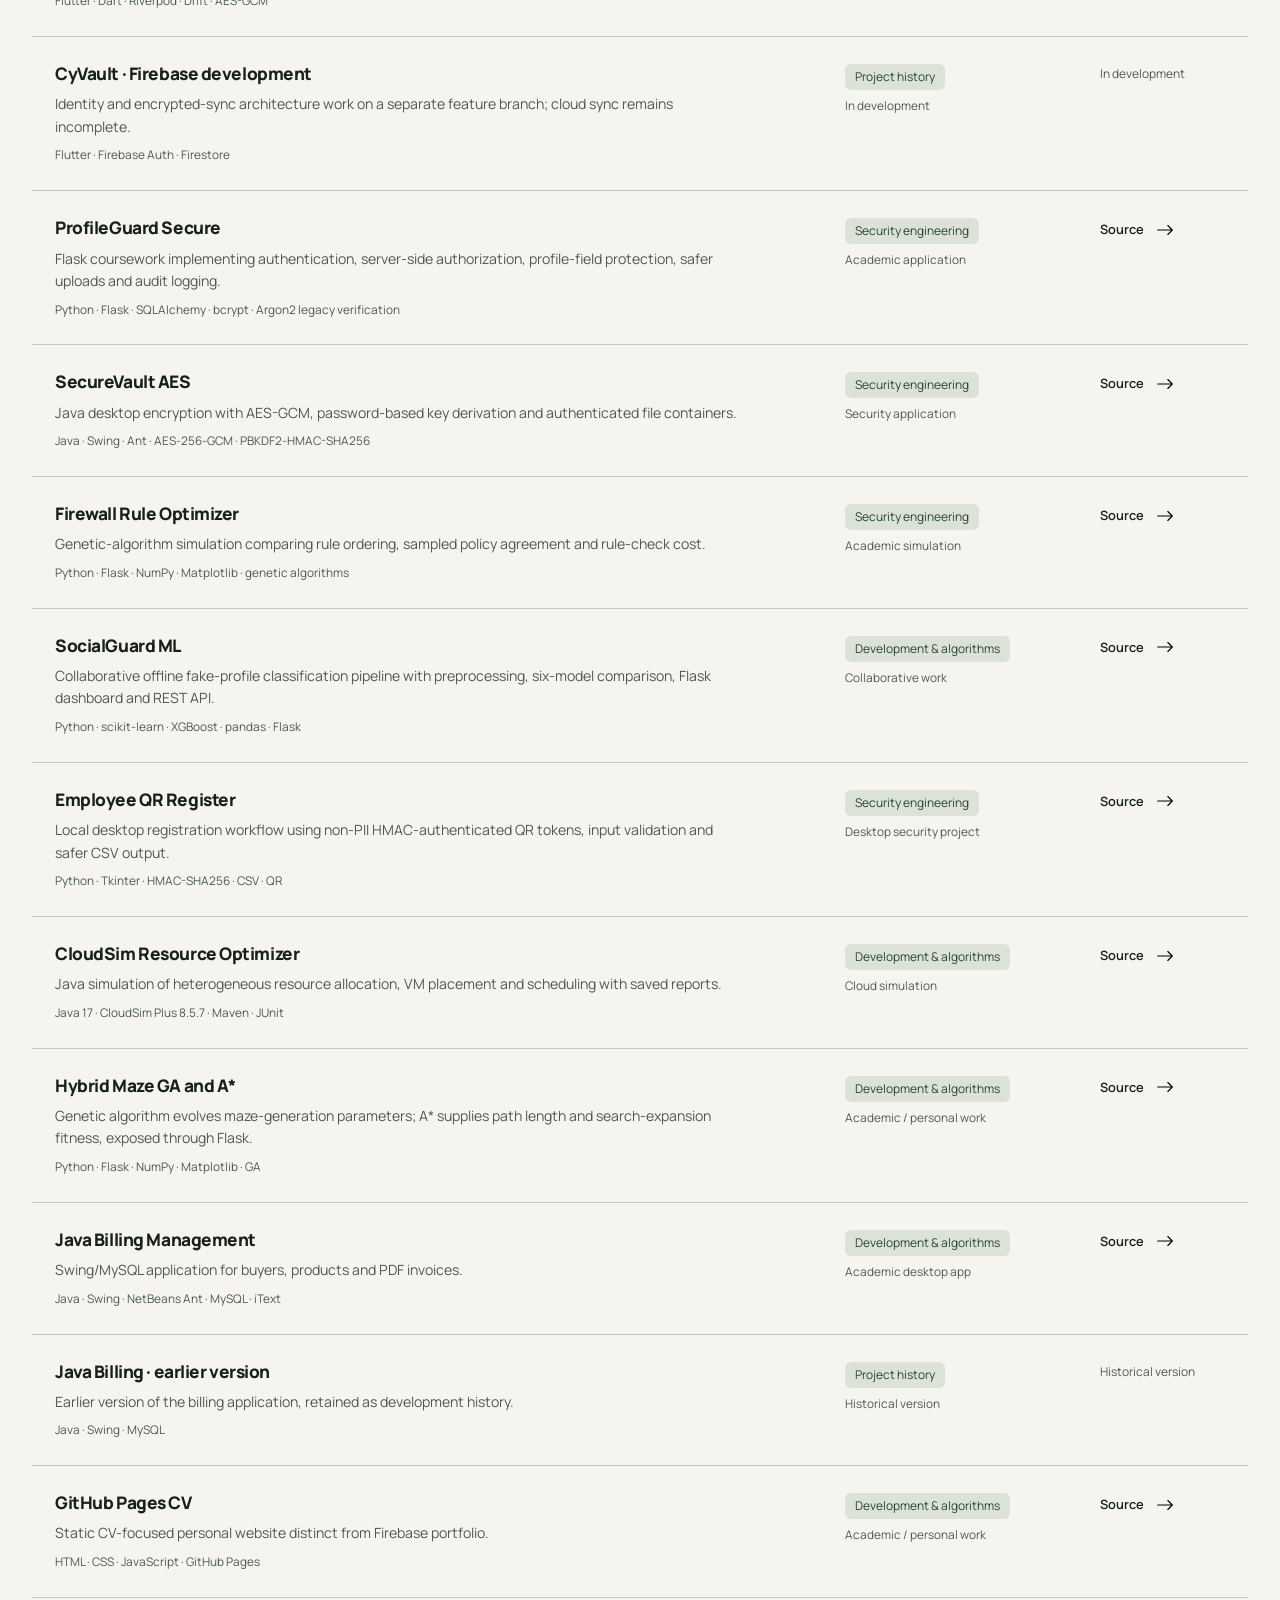
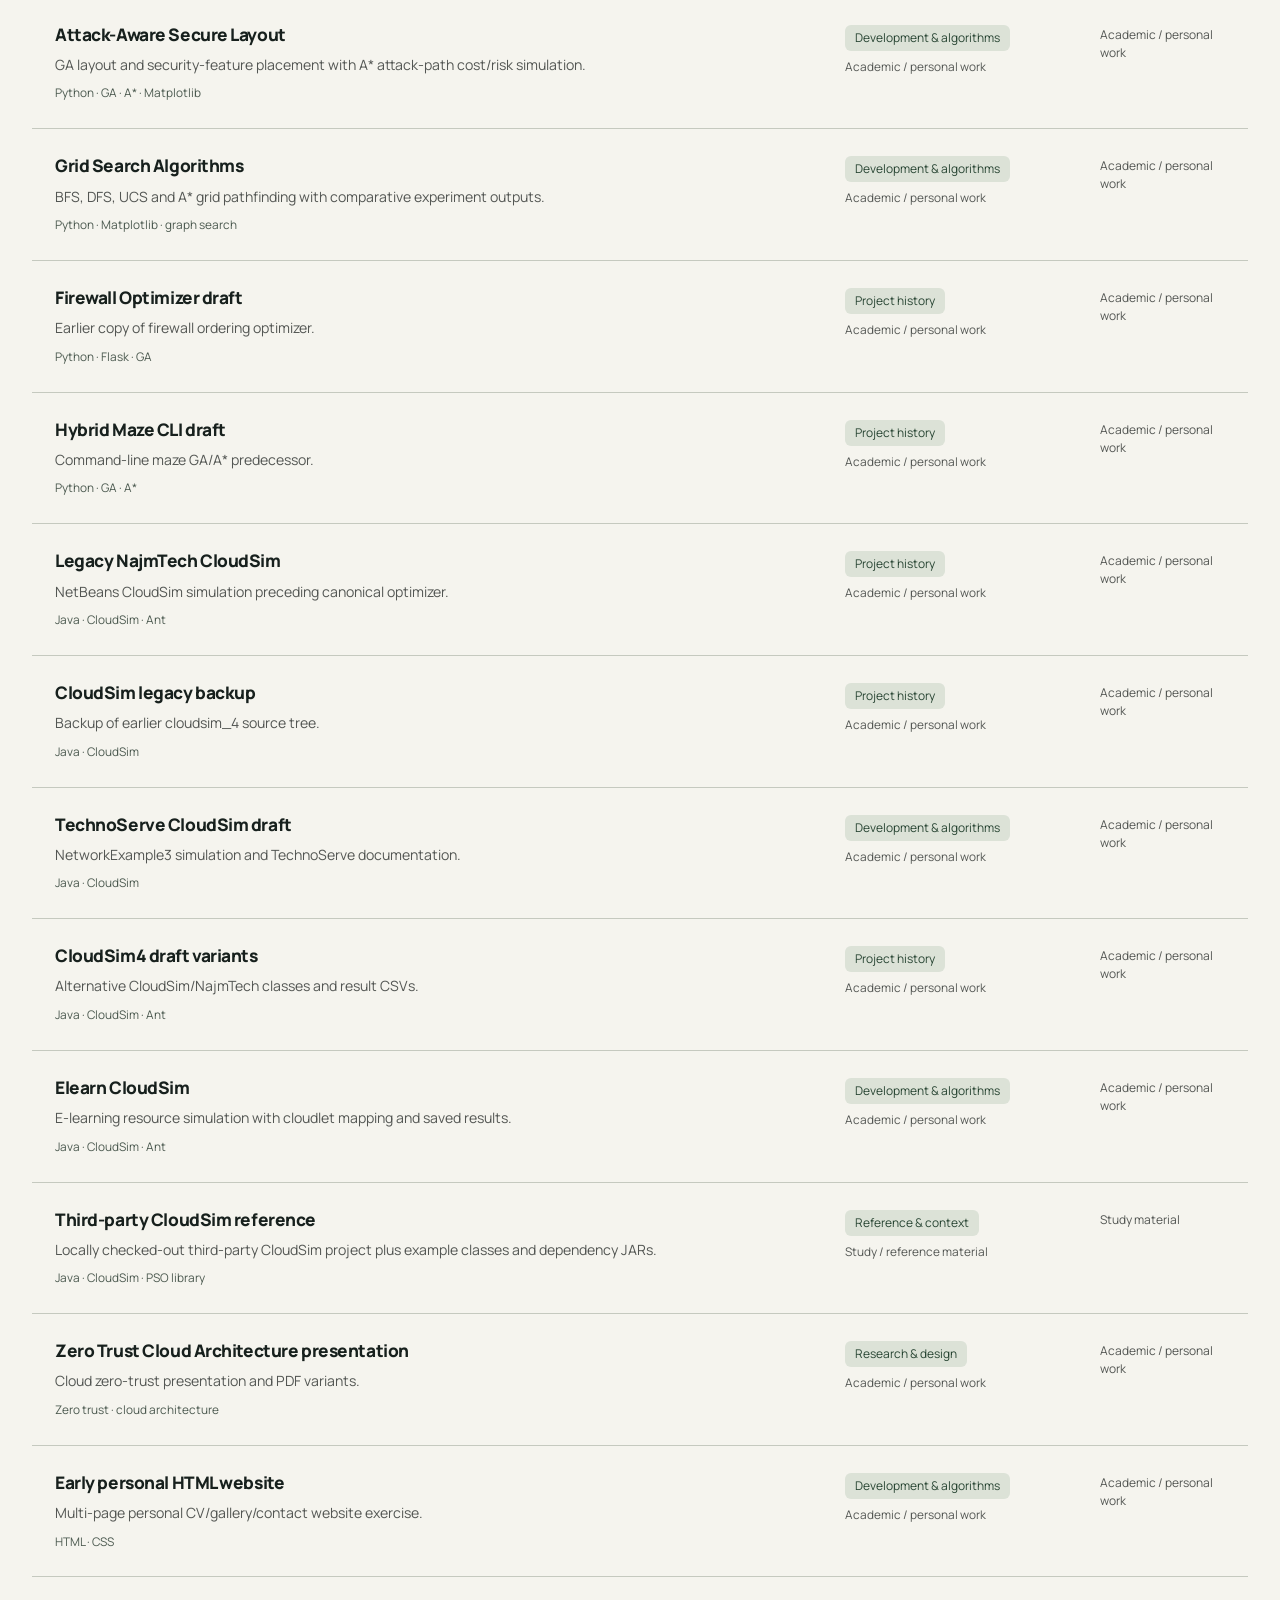
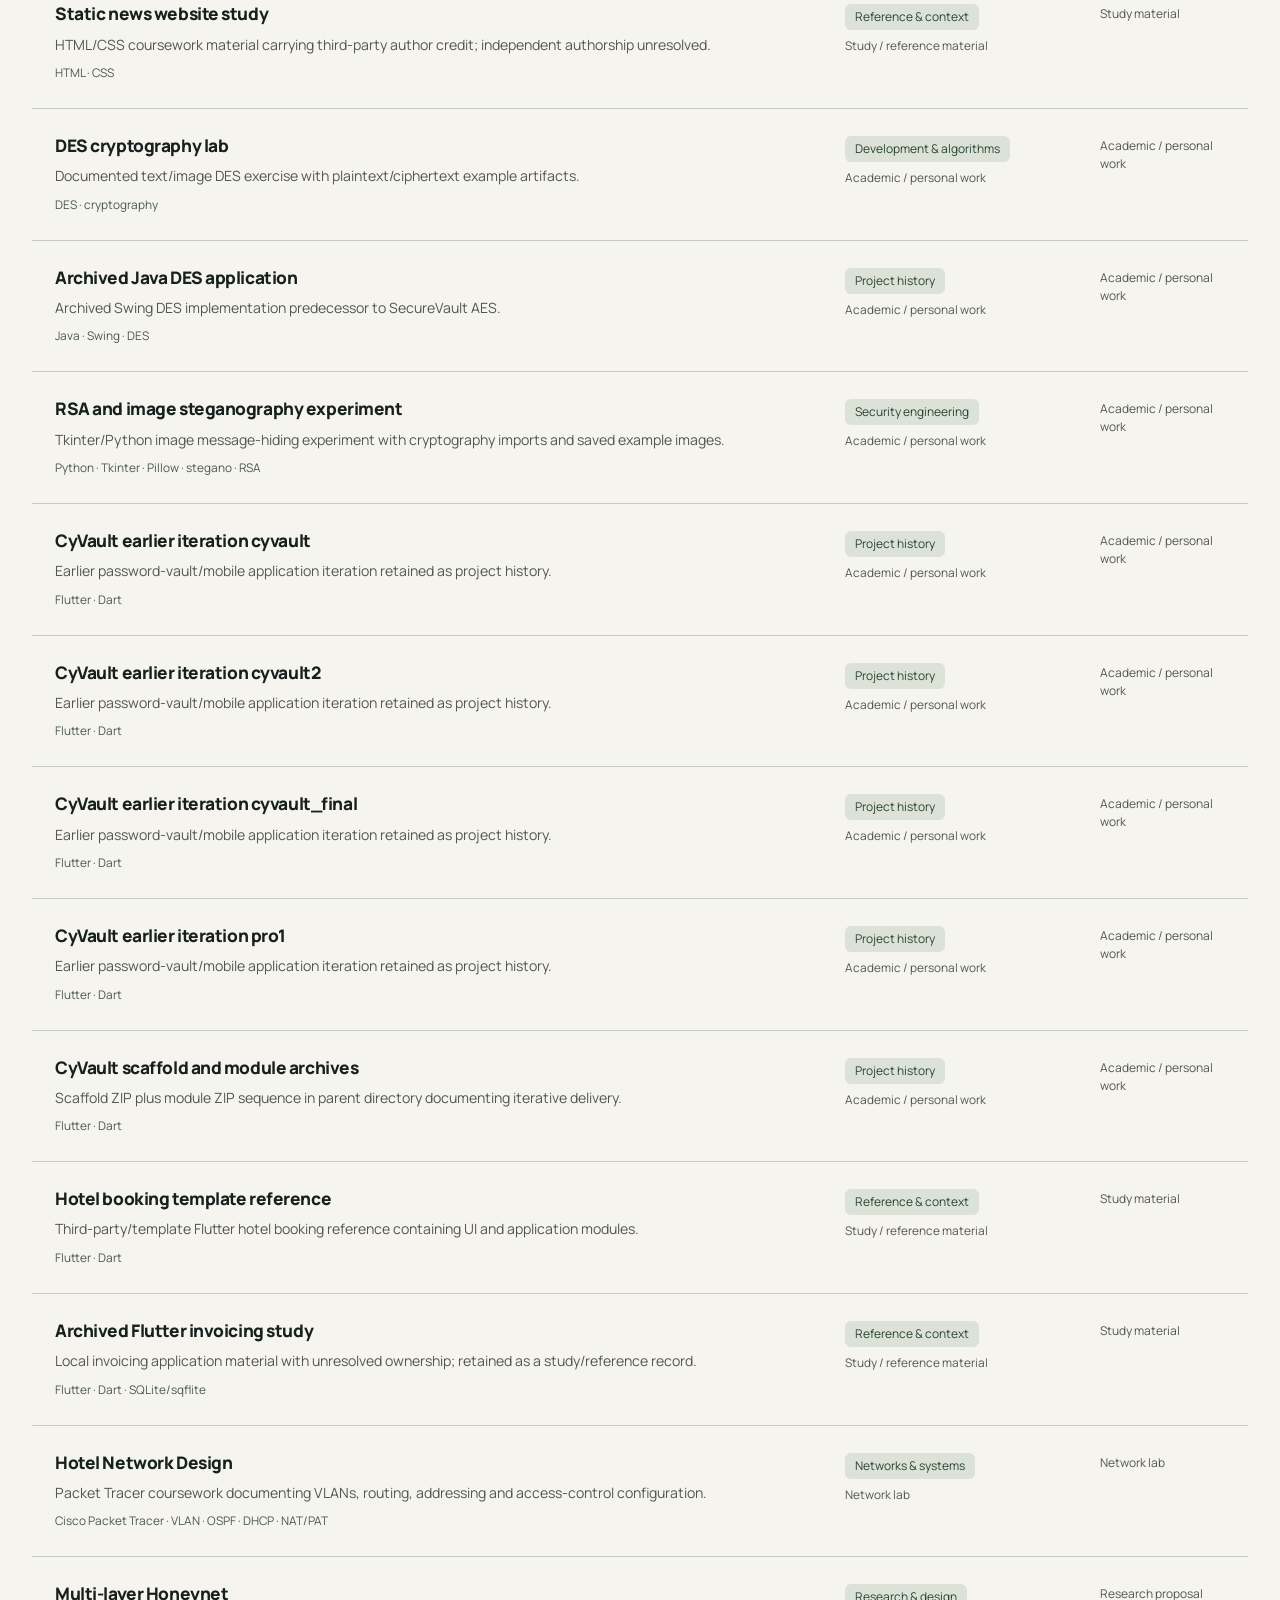
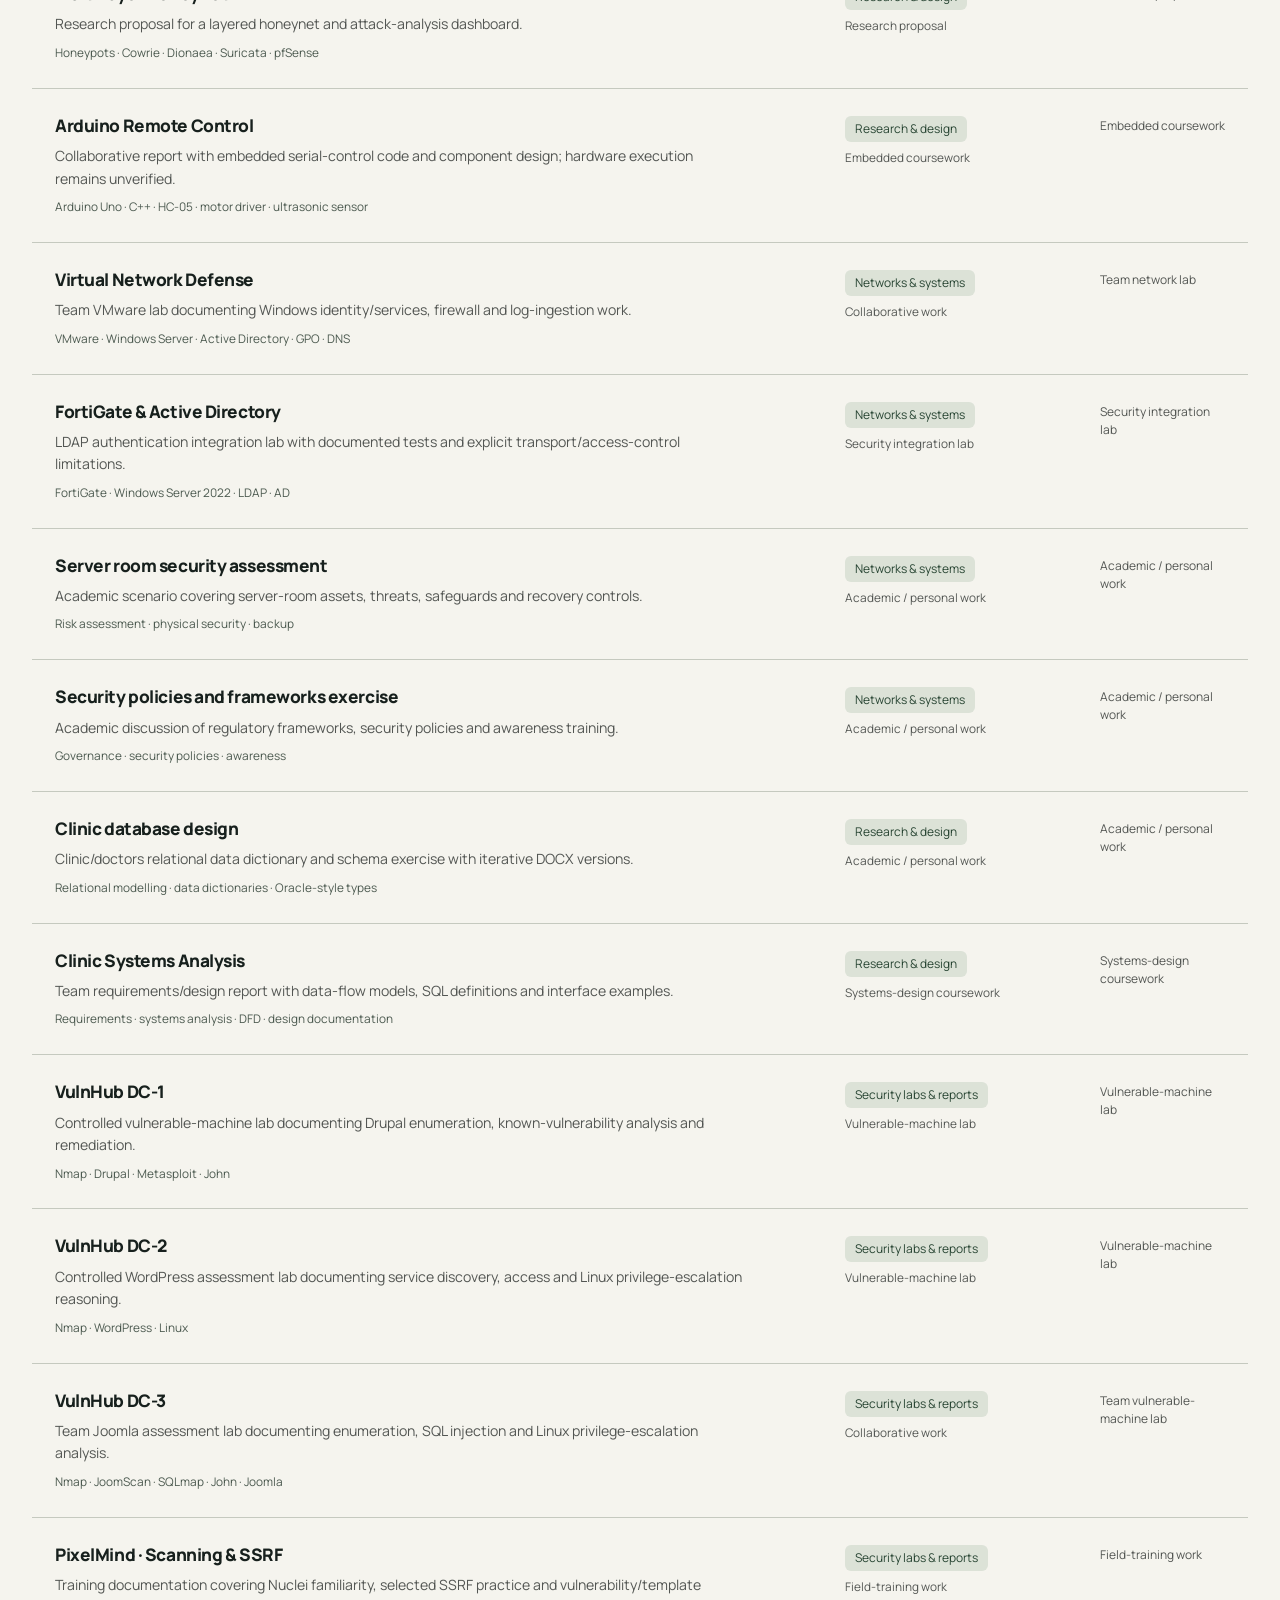
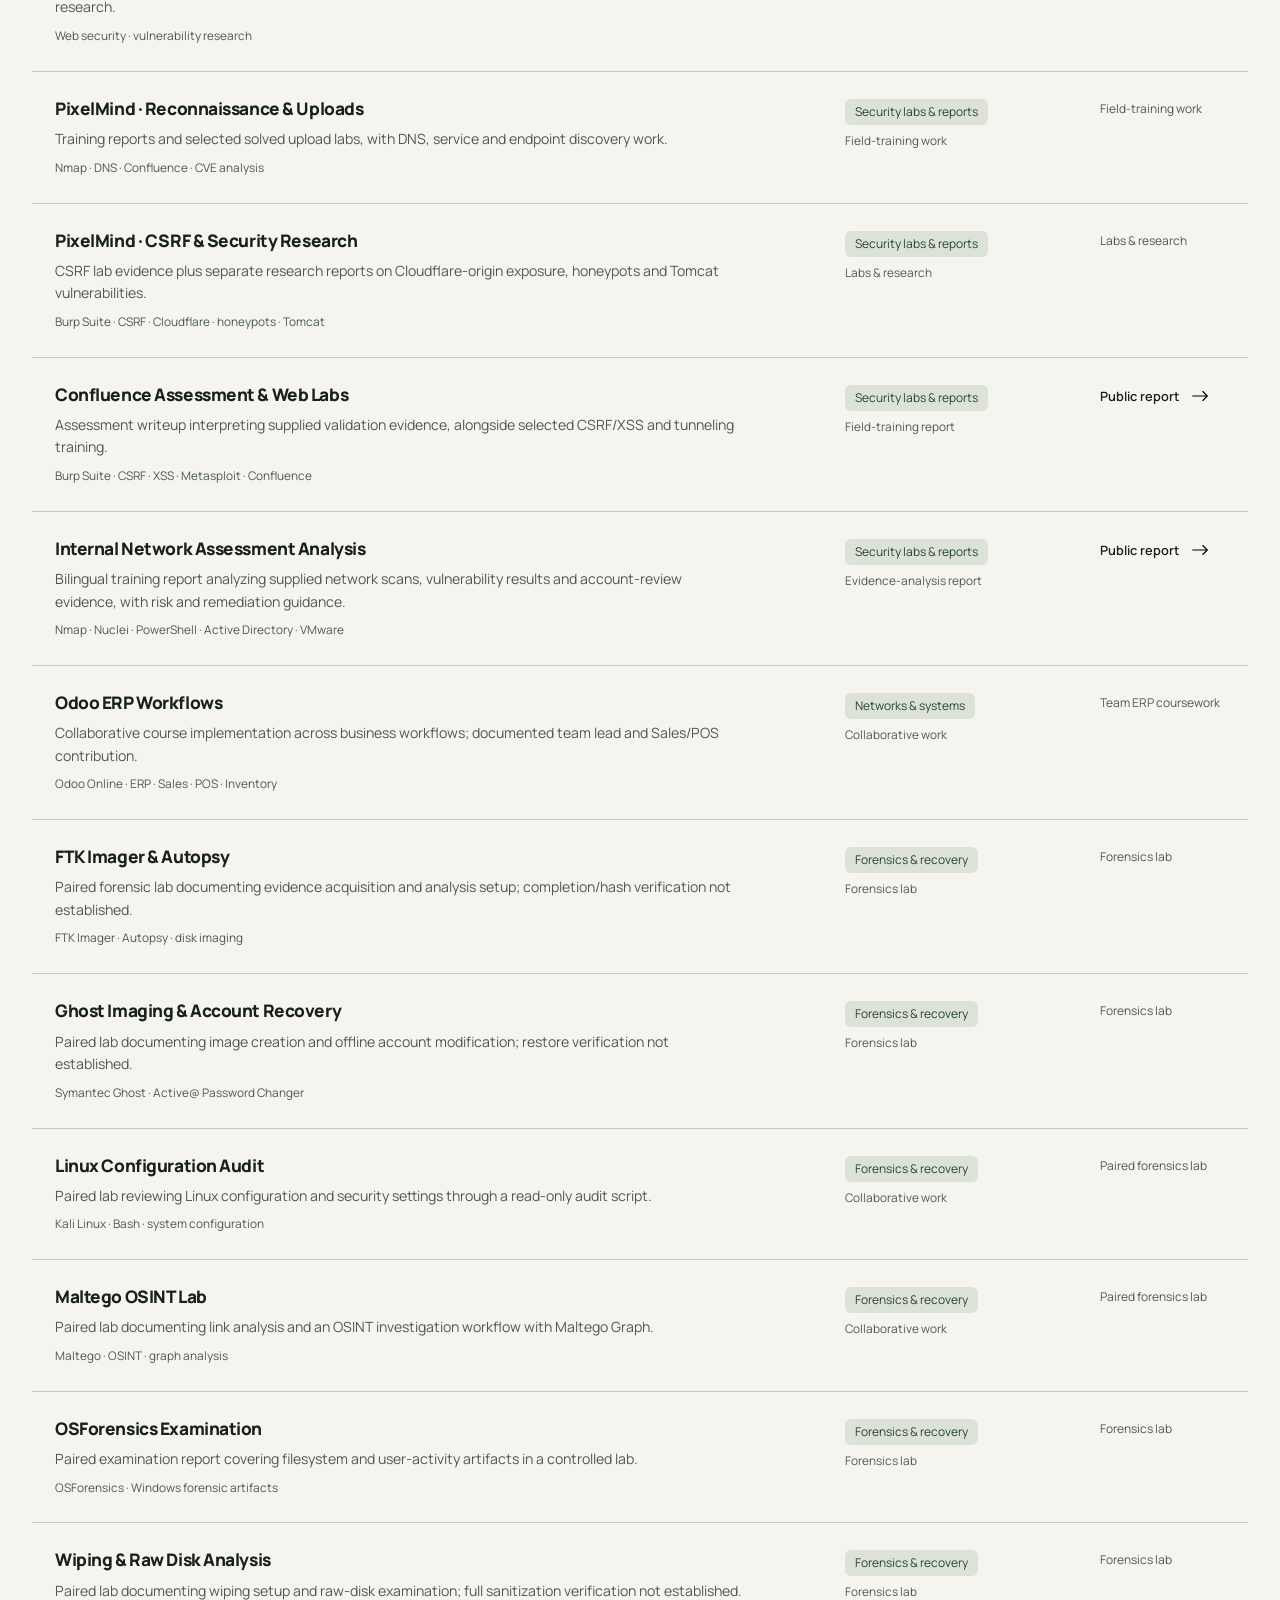
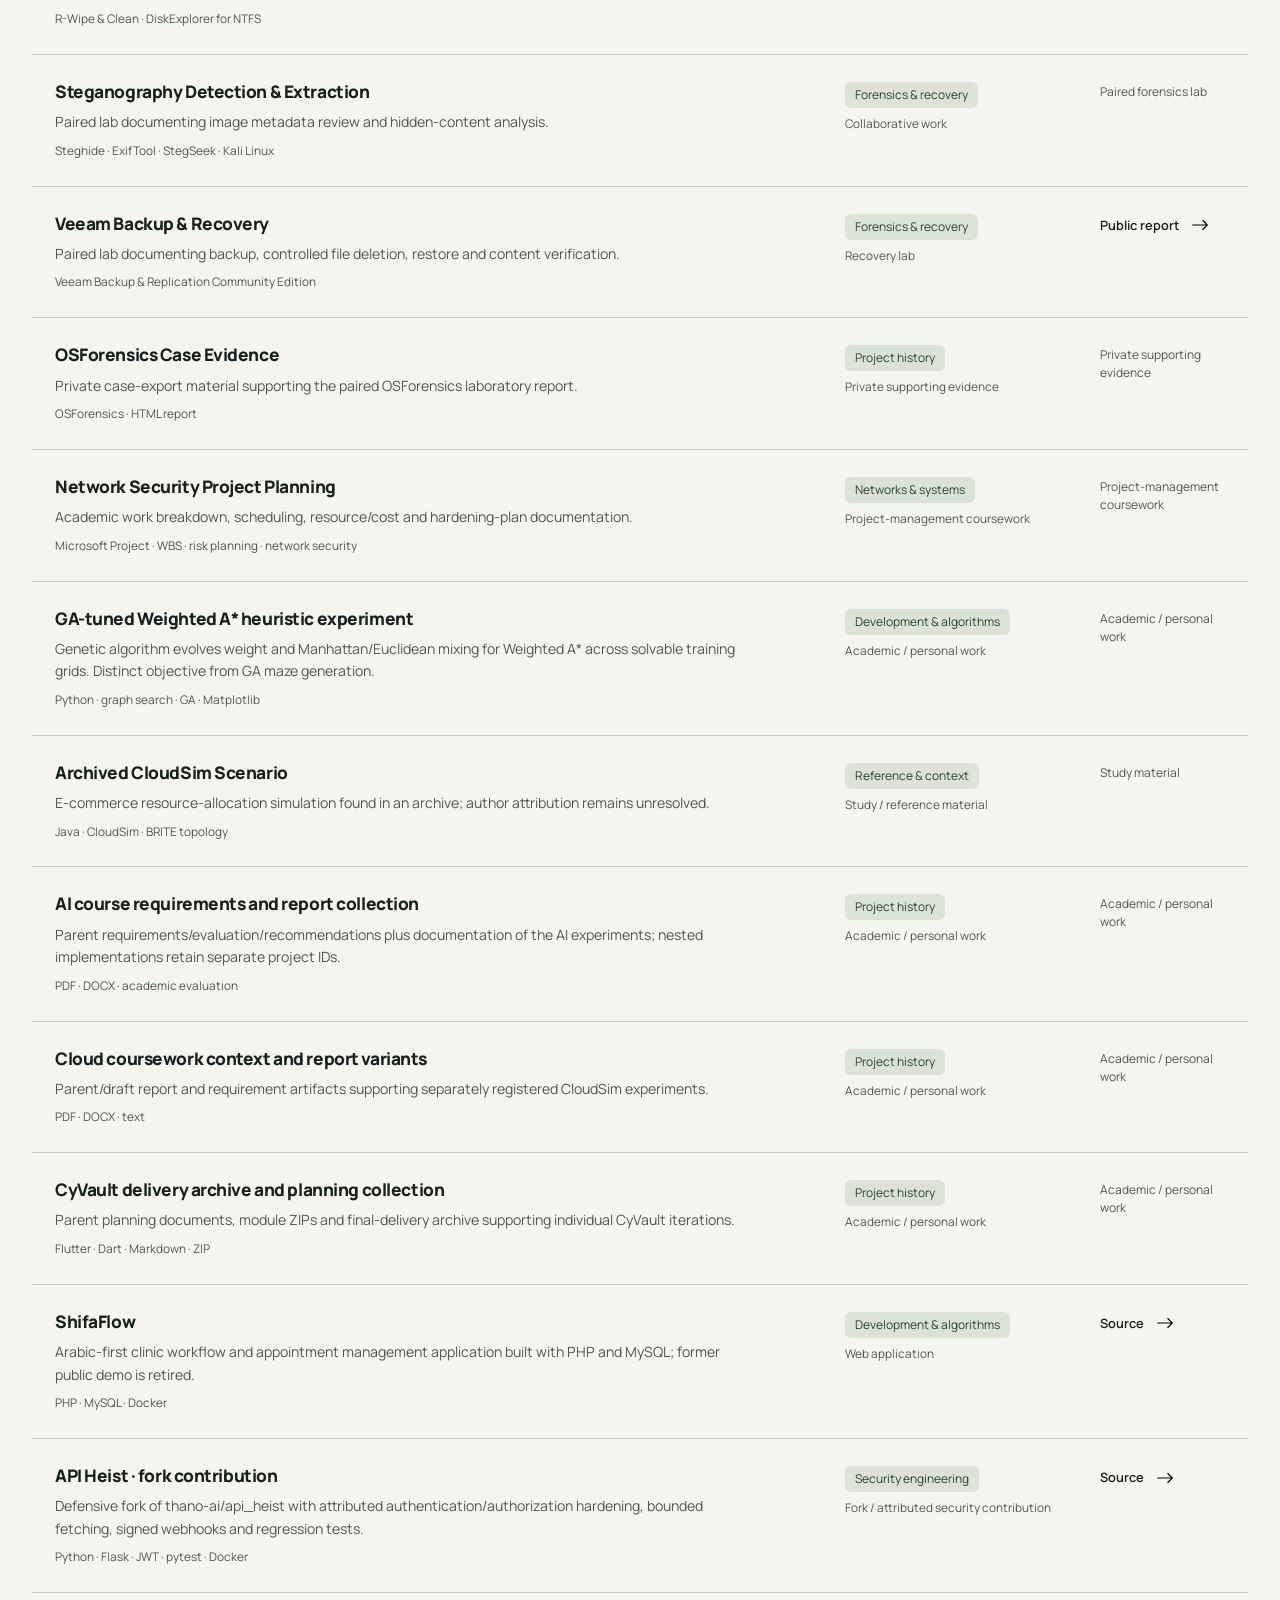
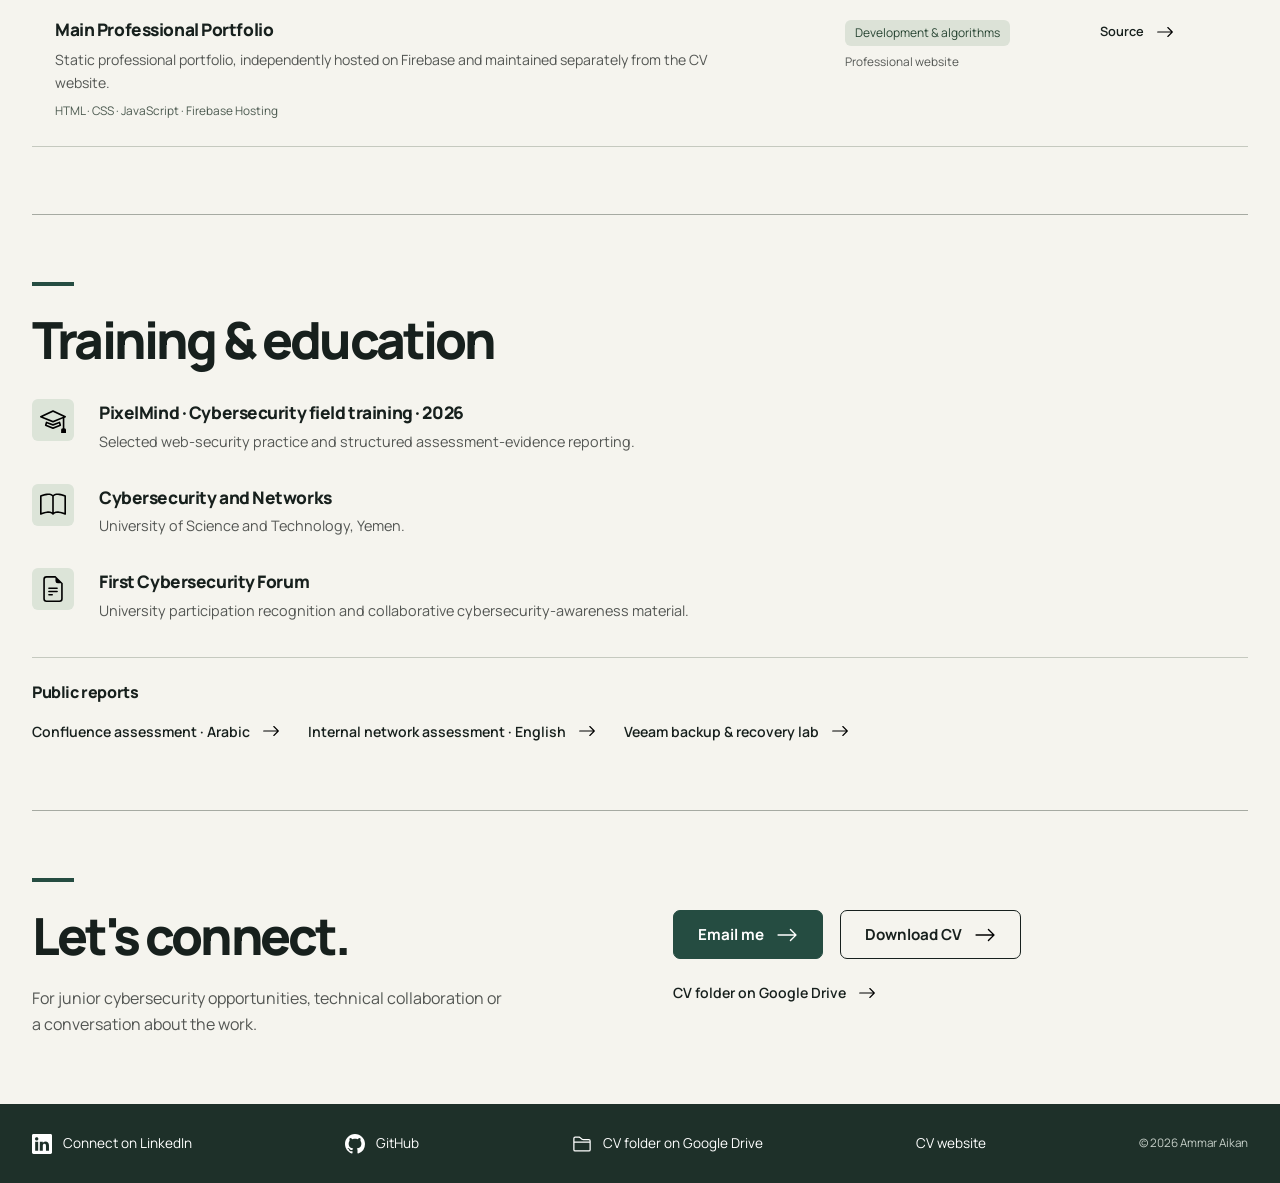
==== commit ccaa33b6: "Rebuild evidence-based portfolio with complete project collection" ====
--- a/public/index.html
+++ b/public/index.html
@@ -1,184 +1,16 @@
 <!doctype html>
-<html lang="en">
-<head>
-  <meta charset="utf-8">
-  <meta name="viewport" content="width=device-width, initial-scale=1">
-  <meta name="description" content="Explore Ammar Aikan’s practical cybersecurity projects, including ACTIT, secure application design, and documented work supporting a focus on penetration testing.">
-  <meta name="theme-color" content="#071411">
-  <meta property="og:title" content="Ammar Aikan — Cybersecurity Projects &amp; Penetration Testing Focus">
-  <meta property="og:description" content="Security projects with source, evidence, status, and limitations—plus field-training case studies in Arabic and English.">
-  <meta property="og:type" content="website">
-  <meta property="og:url" content="https://ammaraikan.web.app/">
-  <link rel="canonical" href="https://ammaraikan.web.app/">
-  <title>Ammar Aikan — Cybersecurity Projects &amp; Penetration Testing Focus</title>
-  <link rel="stylesheet" href="assets/styles.css">
-</head>
-<body>
-  <a class="skip-link" href="#main">Skip to content</a>
-  <header class="site-header">
-    <a class="brand" href="#top" aria-label="Ammar Aikan home"><span>AA</span><strong>Ammar Aikan</strong></a>
-    <nav aria-label="Primary navigation">
-      <a href="#projects">Projects</a>
-      <a href="#about">About</a>
-      <a href="#training">Training</a>
-      <a href="#skills">Skills</a>
-      <a href="#contact">Contact</a>
-    </nav>
-  </header>
-
-  <main id="main">
-    <section class="hero" id="top">
-      <div class="hero__copy">
-        <p class="kicker"><span></span> Security projects documented with evidence</p>
-        <h1>Ammar Yahya<br>Mohammed Aikan</h1>
-        <p class="hero__focus">Early-career cybersecurity, focused on <em>Red Teaming</em> and <em>Penetration Testing</em>.</p>
-        <p class="hero__summary">I build and document practical security projects, with an interest in ethical hacking and the threat intelligence that helps put technical findings in context.</p>
-        <div class="actions">
-          <a class="button button--primary" href="#projects">Explore security projects</a>
-          <a class="button button--ghost" href="https://ammaraikan.github.io/">View concise CV</a>
-        </div>
-      </div>
-      <aside class="hero__proof" aria-label="Current focus">
-        <p class="proof-label">Portfolio principle</p>
-        <p class="proof-quote">“Show what was built, where the evidence lives, and where the claim stops.”</p>
-        <dl>
-          <div><dt>Primary focus</dt><dd>Offensive security methodology</dd></div>
-          <div><dt>Supporting context</dt><dd>Cyber threat intelligence</dd></div>
-          <div><dt>Communication</dt><dd>Arabic &amp; English reporting</dd></div>
-        </dl>
-      </aside>
-    </section>
-
-    <section class="section section--projects" id="projects">
-      <div class="section-heading">
-        <div><p class="eyebrow">Selected security projects</p><h2>Problem, implementation, evidence, limits.</h2></div>
-        <p>A repository is a starting point—not a claim that every feature is production-ready.</p>
-      </div>
-
-      <div class="project-grid">
-        <article class="project project--feature">
-          <div class="project__meta"><span class="status status--built">Implemented team project</span><span>CTI · Platform</span></div>
-          <h3>ACTIT — Connecting threat information with context</h3>
-          <p>A team graduation project for processing threat-related information, extracting observables, and supporting correlation and structured sharing.</p>
-          <dl class="project__facts">
-            <div><dt>My contribution</dt><dd>Observable classification, ATT&amp;CK/STIX/MISP workflow integration, and indicator presentation.</dd></div>
-            <div><dt>Built with</dt><dd>FastAPI, React, PostgreSQL.</dd></div>
-            <div><dt>Limits</dt><dd>Wazuh is not part of the reviewed VPS baseline. Offline evaluation does not establish operational detection performance.</dd></div>
-          </dl>
-          <div class="project__links"><a href="https://github.com/AmmarAikan/ACTIT-Platform">View ACTIT source</a></div>
-        </article>
-
-        <article class="project">
-          <div class="project__meta"><span class="status status--built">Repository available</span><span>AppSec · Flask</span></div>
-          <h3>ProfileGuard Secure</h3>
-          <p>A Flask application exploring authentication, authorization, profile protection, secure uploads, rate limiting, and audit logging.</p>
-          <p class="limit"><strong>Limit:</strong> Project controls are visible in source; this is not a claim of comprehensive third-party assurance.</p>
-          <a class="project-link" href="https://github.com/AmmarAikan/ProfileGuard-Secure">Review source and controls →</a>
-        </article>
-
-        <article class="project">
-          <div class="project__meta"><span class="status status--built">Repository available</span><span>Java · Cryptography</span></div>
-          <h3>SecureVault AES</h3>
-          <p>Java desktop encryption with AES-256-GCM, password-based key derivation, authenticated file handling, and documented security limits.</p>
-          <p class="limit"><strong>Evidence:</strong> Source, security notes, and tests use synthetic data.</p>
-          <a class="project-link" href="https://github.com/AmmarAikan/SecureVault-AES-Java">Review repository →</a>
-        </article>
-
-        <article class="project">
-          <div class="project__meta"><span class="status status--experimental">Experimental</span><span>Network policy · GA</span></div>
-          <h3>Firewall Rule Optimizer</h3>
-          <p>An experimental genetic-algorithm workflow for rule ordering and comparison against a reference policy on sampled traffic.</p>
-          <p class="limit"><strong>Limit:</strong> Results describe project evaluation, not production network performance.</p>
-          <a class="project-link" href="https://github.com/AmmarAikan/AI-Firewall-Rule-Optimizer-GA-Flask">Review experiment →</a>
-        </article>
-      </div>
-    </section>
-
-    <section class="section split" id="about">
-      <div>
-        <p class="eyebrow">About &amp; approach</p>
-        <h2>Security work should be inspectable.</h2>
-      </div>
-      <div class="prose">
-        <p>My work brings together security-focused software projects and a growing interest in offensive-security methodology. ACTIT is a team graduation project; my contributions include observable classification and work on ATT&amp;CK, STIX, and MISP workflows.</p>
-        <p>I also build projects around application-security controls, desktop encryption, and experimental firewall-rule optimization. I separate project implementation from production claims, and I sanitize sensitive assessment evidence before publication.</p>
-        <div class="principles">
-          <span>Authorization first</span><span>Evidence before claims</span><span>Limits stated clearly</span>
-        </div>
-      </div>
-    </section>
-
-    <section class="section training" id="training">
-      <div class="section-heading">
-        <div><p class="eyebrow">Field training · April–May 2026</p><h2>Pixel Mind — Cybersecurity Field Training</h2></div>
-        <p>Six weeks of practical, authorized work with technical reporting and public-safe case studies.</p>
-      </div>
-      <div class="training-grid">
-        <article class="case-study">
-          <div class="case-study__number">AR</div>
-          <div><p class="case-study__type">Arabic public portfolio edition</p><h3>Confluence RCE Assessment</h3><p>A concise Arabic assessment preserving methodology and remediation while removing target infrastructure and reusable exploit material.</p><a href="https://ammaraikan.github.io/assets/reports/Confluence_RCE_Assessment_AR_Public_Portfolio_Edition.pdf">Open sanitized Arabic report →</a></div>
-        </article>
-        <article class="case-study">
-          <div class="case-study__number">EN</div>
-          <div><p class="case-study__type">English public portfolio edition</p><h3>Internal Network Security Assessment</h3><p>An English assessment covering discovery, validation, internal review, risk prioritization, and remediation with organization-specific evidence removed.</p><a href="https://ammaraikan.github.io/assets/reports/Internal_Network_Security_Assessment_EN_Public_Portfolio_Edition.pdf">Open sanitized English report →</a></div>
-        </article>
-      </div>
-      <p class="sanitization-note">Publication note: public target IPs, infrastructure identifiers, organization names, account names, and operational exploit material are permanently redacted. Original evidence remains private.</p>
-    </section>
-
-    <section class="section" id="skills">
-      <div class="section-heading">
-        <div><p class="eyebrow">Skills linked to evidence</p><h2>What the projects demonstrate</h2></div>
-        <p>These are focus areas and project technologies, not equal-level proficiency ratings.</p>
-      </div>
-      <div class="skills-grid">
-        <article><span>01</span><h3>Security assessment</h3><p>Penetration-testing methodology, web application security, ethical hacking, validation, risk writing, and remediation.</p><a href="#training">Evidence: sanitized reports</a></article>
-        <article><span>02</span><h3>Threat intelligence</h3><p>Observable classification, ATT&amp;CK, STIX, MISP workflows, contextual analysis, and structured sharing.</p><a href="https://github.com/AmmarAikan/ACTIT-Platform">Evidence: ACTIT</a></article>
-        <article><span>03</span><h3>Secure development</h3><p>Python, Flask, FastAPI, Java, React, PostgreSQL, Linux, and Git as demonstrated in linked repositories.</p><a href="#projects">Evidence: selected projects</a></article>
-        <article><span>04</span><h3>Technical communication</h3><p>Arabic and English reporting, evidence handling, sanitization, documentation, and presentation.</p><a href="https://ammaraikan.github.io/">Evidence: concise CV</a></article>
-      </div>
-    </section>
-
-    <section class="section supporting" id="supporting">
-      <div class="section-heading">
-        <div><p class="eyebrow">Supporting engineering projects</p><h2>Broader implementation work</h2></div>
-      </div>
-      <div class="supporting-grid">
-        <article><h3>SocialGuard ML</h3><p>Offline model comparison for fake-profile classification. Reported metrics apply to the documented split, not live deployment.</p><a href="https://github.com/AmmarAikan/SocialGuard-ML-Project">View repository →</a></article>
-        <article><h3>ShifaFlow</h3><p>Arabic clinic-management platform demonstrating product structure, role-aware workflows, and full-stack delivery. The former Railway demo is no longer presented as live.</p><a href="https://github.com/AmmarAikan/shifaflow">View repository →</a></article>
-        <article><h3>Veeam Backup &amp; Recovery Lab</h3><p>Co-authored Windows lab demonstrating repository setup, file-level protection, verified deletion recovery, and operational lessons around access and capacity.</p><a href="https://ammaraikan.github.io/assets/reports/Veeam_Backup_and_Recovery_Lab_Public_Portfolio_Edition.pdf">Open sanitized report →</a></article>
-      </div>
-    </section>
-
-    <section class="section education" id="education">
-      <div>
-        <p class="eyebrow">Education &amp; learning</p>
-        <h2>Cybersecurity and Networks</h2>
-        <p>University of Science and Technology, Yemen. Academic requirements and the graduation project are completed; the formal degree-award date is not stated until confirmed by the university record.</p>
-      </div>
-      <div class="credentials">
-        <article><span>Certificate</span><h3>Cybersecurity Field Training</h3><p>Pixel Mind · 2026</p></article>
-        <article><span>Course completion</span><h3>CEH v13 Complete Series, Volumes 1–4</h3><p>EC-Council learning record · 2026</p></article>
-        <article><span>Course completion</span><h3>Enterprise Networking, Security, and Automation</h3><p>Cisco Networking Academy · 2025</p></article>
-        <article><span>Certification record</span><h3>OCI Foundations &amp; AI Foundations</h3><p>Oracle · 2025</p></article>
-      </div>
-    </section>
-
-    <section class="section contact" id="contact">
-      <p class="eyebrow">Contact</p>
-      <h2>Interested in an early-career cybersecurity conversation?</h2>
-      <p>Connect with me on LinkedIn, review the source behind the projects, or open the concise CV.</p>
-      <div class="actions">
-        <a class="button button--primary" href="https://www.linkedin.com/in/ammaraikan">LinkedIn</a>
-        <a class="button button--ghost" href="https://github.com/AmmarAikan">GitHub</a>
-        <a class="button button--ghost" href="https://ammaraikan.github.io/">CV</a>
-      </div>
-    </section>
-  </main>
-
-  <footer class="site-footer">
-    <p>© 2026 Ammar Yahya Mohammed Aikan. Project source licenses are stated in their respective repositories.</p>
-    <p>Security testing requires explicit authorization.</p>
-  </footer>
-</body>
-</html>
+<html lang="en"><head><meta charset="utf-8"><meta name="viewport" content="width=device-width,initial-scale=1">
+<title>Ammar Aikan — Cybersecurity, Penetration Testing & Secure Development</title>
+<meta name="description" content="Ammar Aikan's cybersecurity portfolio: practical security labs, assessment reporting, secure applications, collaborative CTI and a complete project collection.">
+<meta name="theme-color" content="#254c41"><meta property="og:title" content="Ammar Aikan — Cybersecurity, through practice."><meta property="og:description" content="Penetration testing, secure development and technical reporting. Explore practical labs, applications and research."><meta property="og:type" content="website"><meta property="og:url" content="https://ammaraikan.web.app/"><meta property="og:image" content="https://ammaraikan.web.app/assets/img/ammar-og.jpg"><meta name="twitter:card" content="summary_large_image"><link rel="canonical" href="https://ammaraikan.web.app/">
+<link rel="icon" href="favicon.ico" sizes="any"><link rel="icon" type="image/png" sizes="32x32" href="assets/img/favicon-32.png"><link rel="apple-touch-icon" href="assets/img/apple-touch-icon.png"><link rel="manifest" href="site.webmanifest"><link rel="stylesheet" href="assets/styles.css?v=420fecb00496"><script src="assets/app.js?v=cae1f8c709c6" defer></script></head>
+<body><a class="skip-link" href="#main">Skip to content</a><div class="page-shell">
+<header class="site-header"><a class="brand" href="#top">Ammar Aikan</a><button class="menu-toggle" aria-expanded="false" aria-controls="primary-nav" type="button"><img class="icon" src="assets/icons/list.svg" alt="" width="22" height="22" aria-hidden="true"><span>Menu</span></button><nav id="primary-nav" aria-label="Primary navigation"><a href="#projects">Projects</a><a href="#about">About</a><a href="#skills">Skills</a><a href="#contact">Contact</a><a class="button button-primary nav-cv" href="assets/cv/Ammar_Aikan_ATS_CV.pdf">View CV</a></nav></header>
+<main id="main"><section class="hero" id="top" aria-labelledby="hero-heading"><nav class="hero-nav" aria-label="On this page"><a href="#projects">Projects</a><a href="#about">About</a><a href="#skills">Skills</a><a href="#contact">Contact</a></nav><div class="hero-copy"><h1 id="hero-heading">Cybersecurity,<br>through<br>practice.</h1><p class="hero-focus">Penetration testing, secure development and technical reporting.</p><div class="hero-actions"><a class="button button-primary" href="#projects">Explore projects <img class="icon" src="assets/icons/arrow-right.svg" alt="" width="22" height="22" aria-hidden="true"></a><a class="button button-outline" href="assets/cv/Ammar_Aikan_ATS_CV.pdf">View CV</a></div><div class="hero-social"><a href="https://github.com/AmmarAikan">GitHub</a><a href="https://www.linkedin.com/in/ammaraikan">LinkedIn</a><a href="#contact">Contact me</a></div></div><figure class="hero-portrait"><picture><source srcset="assets/img/ammar-portrait.webp" type="image/webp"><img src="assets/img/ammar-portrait.jpg" alt="Ammar Aikan" width="1000" height="1524" fetchpriority="high"></picture></figure></section>
+<section class="section labs-section" id="about" aria-labelledby="labs-title"><h2 id="labs-title">Security labs &amp; reporting</h2><p class="section-intro">I'm Ammar, an early-career cybersecurity practitioner. My work connects practical assessment, security-focused software and clear technical communication.</p><div class="lab-list" id="labs"><article class="lab-row"><div class="lab-icon"><img class="icon" src="assets/icons/shield-check.svg" alt="" width="22" height="22" aria-hidden="true"></div><h3>Web security labs</h3><p>Selected SSRF, CSRF, XSS and file-upload exercises in controlled lab environments.</p><a href="#collection" aria-label="Explore lab work"><img class="icon" src="assets/icons/arrow-right.svg" alt="" width="22" height="22" aria-hidden="true"></a></article><article class="lab-row"><div class="lab-icon"><img class="icon" src="assets/icons/file-earmark-text.svg" alt="" width="22" height="22" aria-hidden="true"></div><h3>Assessment evidence</h3><p>Analysis of supplied assessment outputs, with findings, risk, remediation and retest guidance.</p><a href="https://ammaraikan.github.io/assets/reports/Internal_Network_Security_Assessment_EN_Public_Portfolio_Edition.pdf" aria-label="View public report"><img class="icon" src="assets/icons/arrow-right.svg" alt="" width="22" height="22" aria-hidden="true"></a></article><article class="lab-row"><div class="lab-icon"><img class="icon" src="assets/icons/laptop.svg" alt="" width="22" height="22" aria-hidden="true"></div><h3>Vulnerable-machine practice</h3><p>Service enumeration, known-vulnerability attack chains and remediation in DC-1, DC-2 and team DC-3 labs.</p><a href="#collection" aria-label="Explore practical labs"><img class="icon" src="assets/icons/arrow-right.svg" alt="" width="22" height="22" aria-hidden="true"></a></article></div></section>
+<section class="section" id="projects" aria-labelledby="featured-title"><div class="section-heading"><h2 id="featured-title">Selected projects</h2><a class="text-link" href="#collection">View complete collection <img class="icon" src="assets/icons/arrow-right.svg" alt="" width="22" height="22" aria-hidden="true"></a></div><div class="featured-grid"><article class="featured-project"><h3>ACTIT</h3><p>Collaborative graduation platform for organizing threat information, extracting observables and supporting analyst review and structured sharing.</p><div class="featured-bottom"><span>FastAPI · React · PostgreSQL</span><a class="text-link" href="https://github.com/AmmarAikan/ACTIT-Platform">View source<img class="icon" src="assets/icons/arrow-right.svg" alt="" width="22" height="22" aria-hidden="true"></a></div></article><article class="featured-project"><h3>CyVault</h3><p>Offline-first Flutter password vault with authenticated encryption, wrapped vault keys and portable backups.</p><div class="featured-bottom"><span>Flutter · Dart</span><a class="text-link" href="https://github.com/AmmarAikan/cyvault-flutter">View source<img class="icon" src="assets/icons/arrow-right.svg" alt="" width="22" height="22" aria-hidden="true"></a></div></article><article class="featured-project"><h3>SecureVault AES</h3><p>Java desktop encryption with AES-GCM, password-based key derivation and authenticated file containers.</p><div class="featured-bottom"><span>Java · AES-GCM</span><a class="text-link" href="https://github.com/AmmarAikan/SecureVault-AES-Java">View source<img class="icon" src="assets/icons/arrow-right.svg" alt="" width="22" height="22" aria-hidden="true"></a></div></article></div></section>
+<section class="section capabilities" id="skills" aria-labelledby="skills-title"><h2 id="skills-title">Capabilities, put to work.</h2><div class="skills-grid"><article><h3>Security assessment</h3><p>Web application security labs · Service and CMS enumeration · Nmap · Burp Suite · Risk and remediation reporting</p></article><article><h3>Secure development</h3><p>Python · Flask · FastAPI · Java · Flutter / Dart · React / TypeScript · SQL · Authentication and authorization · AES-GCM and key lifecycle</p></article><article><h3>Supporting tools and systems</h3><p>Linux · Git · Docker · Active Directory labs · STIX / MISP workflows · Backup and forensic lab documentation</p></article></div></section>
+<section class="section collection-section" id="collection" aria-labelledby="collection-title"><div class="section-heading"><h2 id="collection-title">Complete collection</h2><p class="collection-label">Projects, labs, research &amp; development history</p></div><p class="collection-intro">Explore security work and the wider engineering collection. Project types distinguish team work, coursework, experiments, proposals and study material.</p><div class="collection-tools"><label class="search-field" for="project-search"><img class="icon" src="assets/icons/search.svg" alt="" width="22" height="22" aria-hidden="true"><input id="project-search" type="search" placeholder="Search projects, tools or topics…" autocomplete="off"></label><button id="clear-search" type="button" class="clear-button" hidden>Reset filters</button></div><div class="filter-list" role="group" aria-label="Filter project collection"><button type="button" class="filter active" data-category="All" aria-pressed="true">All</button><button type="button" class="filter" data-category="Security engineering" aria-pressed="false">Security engineering</button><button type="button" class="filter" data-category="Project history" aria-pressed="false">Project history</button><button type="button" class="filter" data-category="Development &amp; algorithms" aria-pressed="false">Development &amp; algorithms</button><button type="button" class="filter" data-category="Reference &amp; context" aria-pressed="false">Reference &amp; context</button><button type="button" class="filter" data-category="Research &amp; design" aria-pressed="false">Research &amp; design</button><button type="button" class="filter" data-category="Networks &amp; systems" aria-pressed="false">Networks &amp; systems</button><button type="button" class="filter" data-category="Security labs &amp; reports" aria-pressed="false">Security labs &amp; reports</button><button type="button" class="filter" data-category="Forensics &amp; recovery" aria-pressed="false">Forensics &amp; recovery</button></div><p class="results-status" id="results-status" role="status" aria-live="polite">Showing all collection entries</p><div class="collection-head" aria-hidden="true"><span>Project</span><span>Category &amp; type</span><span>Explore</span></div><div class="project-list"><article class="project-row" data-category="Security engineering" data-search="actit collaborative graduation platform for organizing threat information, extracting observables and supporting analyst review and structured sharing. security engineering python fastapi react typescript postgresql bert ner stix 2.1 misp docker" id="project-lp-001"><div class="project-copy"><h3>ACTIT</h3><p>Collaborative graduation platform for organizing threat information, extracting observables and supporting analyst review and structured sharing.</p><p class="project-tech">Python · FastAPI · React · TypeScript · PostgreSQL</p></div><div class="project-kind"><span>Security engineering</span><small>Collaborative work</small></div><div class="project-links"><a class="text-link" href="https://github.com/AmmarAikan/ACTIT-Platform">Source<img class="icon" src="assets/icons/arrow-right.svg" alt="" width="22" height="22" aria-hidden="true"></a></div></article><article class="project-row" data-category="Project history" data-search="actit showcase companion architecture, schema and synthetic examples for the actit graduation project. project history python schema json nlp svg" id="project-lp-002"><div class="project-copy"><h3>ACTIT Showcase</h3><p>Companion architecture, schema and synthetic examples for the ACTIT graduation project.</p><p class="project-tech">Python schema · JSON · NLP · SVG</p></div><div class="project-kind"><span>Project history</span><small>Companion documentation</small></div><div class="project-links"><a class="text-link" href="https://github.com/AmmarAikan/CTI-Tool-Showcase">Source<img class="icon" src="assets/icons/arrow-right.svg" alt="" width="22" height="22" aria-hidden="true"></a></div></article><article class="project-row" data-category="Security engineering" data-search="cyvault offline-first flutter password vault with authenticated encryption, wrapped vault keys and portable backups. security engineering flutter dart riverpod drift aes-gcm pbkdf2 android/ios" id="project-lp-003"><div class="project-copy"><h3>CyVault</h3><p>Offline-first Flutter password vault with authenticated encryption, wrapped vault keys and portable backups.</p><p class="project-tech">Flutter · Dart · Riverpod · Drift · AES-GCM</p></div><div class="project-kind"><span>Security engineering</span><small>Security application</small></div><div class="project-links"><a class="text-link" href="https://github.com/AmmarAikan/cyvault-flutter">Source<img class="icon" src="assets/icons/arrow-right.svg" alt="" width="22" height="22" aria-hidden="true"></a></div></article><article class="project-row" data-category="Project history" data-search="cyvault · firebase development identity and encrypted-sync architecture work on a separate feature branch; cloud sync remains incomplete. project history flutter firebase auth firestore" id="project-lp-004"><div class="project-copy"><h3>CyVault · Firebase development</h3><p>Identity and encrypted-sync architecture work on a separate feature branch; cloud sync remains incomplete.</p><p class="project-tech">Flutter · Firebase Auth · Firestore</p></div><div class="project-kind"><span>Project history</span><small>In development</small></div><div class="project-links"><span class="artifact-state">In development</span></div></article><article class="project-row" data-category="Security engineering" data-search="profileguard secure flask coursework implementing authentication, server-side authorization, profile-field protection, safer uploads and audit logging. security engineering python flask sqlalchemy bcrypt argon2 legacy verification fernet flask-wtf" id="project-lp-005"><div class="project-copy"><h3>ProfileGuard Secure</h3><p>Flask coursework implementing authentication, server-side authorization, profile-field protection, safer uploads and audit logging.</p><p class="project-tech">Python · Flask · SQLAlchemy · bcrypt · Argon2 legacy verification</p></div><div class="project-kind"><span>Security engineering</span><small>Academic application</small></div><div class="project-links"><a class="text-link" href="https://github.com/AmmarAikan/ProfileGuard-Secure">Source<img class="icon" src="assets/icons/arrow-right.svg" alt="" width="22" height="22" aria-hidden="true"></a></div></article><article class="project-row" data-category="Security engineering" data-search="securevault aes java desktop encryption with aes-gcm, password-based key derivation and authenticated file containers. security engineering java swing ant aes-256-gcm pbkdf2-hmac-sha256" id="project-lp-006"><div class="project-copy"><h3>SecureVault AES</h3><p>Java desktop encryption with AES-GCM, password-based key derivation and authenticated file containers.</p><p class="project-tech">Java · Swing · Ant · AES-256-GCM · PBKDF2-HMAC-SHA256</p></div><div class="project-kind"><span>Security engineering</span><small>Security application</small></div><div class="project-links"><a class="text-link" href="https://github.com/AmmarAikan/SecureVault-AES-Java">Source<img class="icon" src="assets/icons/arrow-right.svg" alt="" width="22" height="22" aria-hidden="true"></a></div></article><article class="project-row" data-category="Security engineering" data-search="firewall rule optimizer genetic-algorithm simulation comparing rule ordering, sampled policy agreement and rule-check cost. security engineering python flask numpy matplotlib genetic algorithms" id="project-lp-007"><div class="project-copy"><h3>Firewall Rule Optimizer</h3><p>Genetic-algorithm simulation comparing rule ordering, sampled policy agreement and rule-check cost.</p><p class="project-tech">Python · Flask · NumPy · Matplotlib · genetic algorithms</p></div><div class="project-kind"><span>Security engineering</span><small>Academic simulation</small></div><div class="project-links"><a class="text-link" href="https://github.com/AmmarAikan/AI-Firewall-Rule-Optimizer-GA-Flask">Source<img class="icon" src="assets/icons/arrow-right.svg" alt="" width="22" height="22" aria-hidden="true"></a></div></article><article class="project-row" data-category="Development &amp; algorithms" data-search="socialguard ml collaborative offline fake-profile classification pipeline with preprocessing, six-model comparison, flask dashboard and rest api. development &amp; algorithms python scikit-learn xgboost pandas flask jupyter" id="project-lp-008"><div class="project-copy"><h3>SocialGuard ML</h3><p>Collaborative offline fake-profile classification pipeline with preprocessing, six-model comparison, Flask dashboard and REST API.</p><p class="project-tech">Python · scikit-learn · XGBoost · pandas · Flask</p></div><div class="project-kind"><span>Development &amp; algorithms</span><small>Collaborative work</small></div><div class="project-links"><a class="text-link" href="https://github.com/AmmarAikan/SocialGuard-ML-Project">Source<img class="icon" src="assets/icons/arrow-right.svg" alt="" width="22" height="22" aria-hidden="true"></a></div></article><article class="project-row" data-category="Security engineering" data-search="employee qr register local desktop registration workflow using non-pii hmac-authenticated qr tokens, input validation and safer csv output. security engineering python tkinter hmac-sha256 csv qr" id="project-lp-009"><div class="project-copy"><h3>Employee QR Register</h3><p>Local desktop registration workflow using non-PII HMAC-authenticated QR tokens, input validation and safer CSV output.</p><p class="project-tech">Python · Tkinter · HMAC-SHA256 · CSV · QR</p></div><div class="project-kind"><span>Security engineering</span><small>Desktop security project</small></div><div class="project-links"><a class="text-link" href="https://github.com/AmmarAikan/Employee-QR-Register">Source<img class="icon" src="assets/icons/arrow-right.svg" alt="" width="22" height="22" aria-hidden="true"></a></div></article><article class="project-row" data-category="Development &amp; algorithms" data-search="cloudsim resource optimizer java simulation of heterogeneous resource allocation, vm placement and scheduling with saved reports. development &amp; algorithms java 17 cloudsim plus 8.5.7 maven junit" id="project-lp-010"><div class="project-copy"><h3>CloudSim Resource Optimizer</h3><p>Java simulation of heterogeneous resource allocation, VM placement and scheduling with saved reports.</p><p class="project-tech">Java 17 · CloudSim Plus 8.5.7 · Maven · JUnit</p></div><div class="project-kind"><span>Development &amp; algorithms</span><small>Cloud simulation</small></div><div class="project-links"><a class="text-link" href="https://github.com/AmmarAikan/NajmTech-CloudSim-Optimizer">Source<img class="icon" src="assets/icons/arrow-right.svg" alt="" width="22" height="22" aria-hidden="true"></a></div></article><article class="project-row" data-category="Development &amp; algorithms" data-search="hybrid maze ga and a* genetic algorithm evolves maze-generation parameters; a* supplies path length and search-expansion fitness, exposed through flask. development &amp; algorithms python flask numpy matplotlib ga a*" id="project-lp-011"><div class="project-copy"><h3>Hybrid Maze GA and A*</h3><p>Genetic algorithm evolves maze-generation parameters; A* supplies path length and search-expansion fitness, exposed through Flask.</p><p class="project-tech">Python · Flask · NumPy · Matplotlib · GA</p></div><div class="project-kind"><span>Development &amp; algorithms</span><small>Academic / personal work</small></div><div class="project-links"><a class="text-link" href="https://github.com/AmmarAikan/AI-Hybrid-Maze-GA-AStar-Flask">Source<img class="icon" src="assets/icons/arrow-right.svg" alt="" width="22" height="22" aria-hidden="true"></a></div></article><article class="project-row" data-category="Development &amp; algorithms" data-search="java billing management swing/mysql application for buyers, products and pdf invoices. development &amp; algorithms java swing netbeans ant mysql itext" id="project-lp-012"><div class="project-copy"><h3>Java Billing Management</h3><p>Swing/MySQL application for buyers, products and PDF invoices.</p><p class="project-tech">Java · Swing · NetBeans Ant · MySQL · iText</p></div><div class="project-kind"><span>Development &amp; algorithms</span><small>Academic desktop app</small></div><div class="project-links"><a class="text-link" href="https://github.com/AmmarAikan/Java-Billing-Management-System">Source<img class="icon" src="assets/icons/arrow-right.svg" alt="" width="22" height="22" aria-hidden="true"></a></div></article><article class="project-row" data-category="Project history" data-search="java billing · earlier version earlier version of the billing application, retained as development history. project history java swing mysql" id="project-lp-013"><div class="project-copy"><h3>Java Billing · earlier version</h3><p>Earlier version of the billing application, retained as development history.</p><p class="project-tech">Java · Swing · MySQL</p></div><div class="project-kind"><span>Project history</span><small>Historical version</small></div><div class="project-links"><span class="artifact-state">Historical version</span></div></article><article class="project-row" data-category="Development &amp; algorithms" data-search="github pages cv static cv-focused personal website distinct from firebase portfolio. development &amp; algorithms html css javascript github pages" id="project-lp-014"><div class="project-copy"><h3>GitHub Pages CV</h3><p>Static CV-focused personal website distinct from Firebase portfolio.</p><p class="project-tech">HTML · CSS · JavaScript · GitHub Pages</p></div><div class="project-kind"><span>Development &amp; algorithms</span><small>Academic / personal work</small></div><div class="project-links"><a class="text-link" href="https://github.com/AmmarAikan/AmmarAikan.github.io">Source<img class="icon" src="assets/icons/arrow-right.svg" alt="" width="22" height="22" aria-hidden="true"></a></div></article><article class="project-row" data-category="Development &amp; algorithms" data-search="attack-aware secure layout ga layout and security-feature placement with a* attack-path cost/risk simulation. development &amp; algorithms python ga a* matplotlib" id="project-lp-015"><div class="project-copy"><h3>Attack-Aware Secure Layout</h3><p>GA layout and security-feature placement with A* attack-path cost/risk simulation.</p><p class="project-tech">Python · GA · A* · Matplotlib</p></div><div class="project-kind"><span>Development &amp; algorithms</span><small>Academic / personal work</small></div><div class="project-links"><span class="artifact-state">Academic / personal work</span></div></article><article class="project-row" data-category="Development &amp; algorithms" data-search="grid search algorithms bfs, dfs, ucs and a* grid pathfinding with comparative experiment outputs. development &amp; algorithms python matplotlib graph search" id="project-lp-016"><div class="project-copy"><h3>Grid Search Algorithms</h3><p>BFS, DFS, UCS and A* grid pathfinding with comparative experiment outputs.</p><p class="project-tech">Python · Matplotlib · graph search</p></div><div class="project-kind"><span>Development &amp; algorithms</span><small>Academic / personal work</small></div><div class="project-links"><span class="artifact-state">Academic / personal work</span></div></article><article class="project-row" data-category="Project history" data-search="firewall optimizer draft earlier copy of firewall ordering optimizer. project history python flask ga" id="project-lp-017"><div class="project-copy"><h3>Firewall Optimizer draft</h3><p>Earlier copy of firewall ordering optimizer.</p><p class="project-tech">Python · Flask · GA</p></div><div class="project-kind"><span>Project history</span><small>Academic / personal work</small></div><div class="project-links"><span class="artifact-state">Academic / personal work</span></div></article><article class="project-row" data-category="Project history" data-search="hybrid maze cli draft command-line maze ga/a* predecessor. project history python ga a*" id="project-lp-018"><div class="project-copy"><h3>Hybrid Maze CLI draft</h3><p>Command-line maze GA/A* predecessor.</p><p class="project-tech">Python · GA · A*</p></div><div class="project-kind"><span>Project history</span><small>Academic / personal work</small></div><div class="project-links"><span class="artifact-state">Academic / personal work</span></div></article><article class="project-row" data-category="Project history" data-search="legacy najmtech cloudsim netbeans cloudsim simulation preceding canonical optimizer. project history java cloudsim ant" id="project-lp-019"><div class="project-copy"><h3>Legacy NajmTech CloudSim</h3><p>NetBeans CloudSim simulation preceding canonical optimizer.</p><p class="project-tech">Java · CloudSim · Ant</p></div><div class="project-kind"><span>Project history</span><small>Academic / personal work</small></div><div class="project-links"><span class="artifact-state">Academic / personal work</span></div></article><article class="project-row" data-category="Project history" data-search="cloudsim legacy backup backup of earlier cloudsim_4 source tree. project history java cloudsim" id="project-lp-020"><div class="project-copy"><h3>CloudSim legacy backup</h3><p>Backup of earlier cloudsim_4 source tree.</p><p class="project-tech">Java · CloudSim</p></div><div class="project-kind"><span>Project history</span><small>Academic / personal work</small></div><div class="project-links"><span class="artifact-state">Academic / personal work</span></div></article><article class="project-row" data-category="Development &amp; algorithms" data-search="technoserve cloudsim draft networkexample3 simulation and technoserve documentation. development &amp; algorithms java cloudsim" id="project-lp-021"><div class="project-copy"><h3>TechnoServe CloudSim draft</h3><p>NetworkExample3 simulation and TechnoServe documentation.</p><p class="project-tech">Java · CloudSim</p></div><div class="project-kind"><span>Development &amp; algorithms</span><small>Academic / personal work</small></div><div class="project-links"><span class="artifact-state">Academic / personal work</span></div></article><article class="project-row" data-category="Project history" data-search="cloudsim4 draft variants alternative cloudsim/najmtech classes and result csvs. project history java cloudsim ant" id="project-lp-022"><div class="project-copy"><h3>CloudSim4 draft variants</h3><p>Alternative CloudSim/NajmTech classes and result CSVs.</p><p class="project-tech">Java · CloudSim · Ant</p></div><div class="project-kind"><span>Project history</span><small>Academic / personal work</small></div><div class="project-links"><span class="artifact-state">Academic / personal work</span></div></article><article class="project-row" data-category="Development &amp; algorithms" data-search="elearn cloudsim e-learning resource simulation with cloudlet mapping and saved results. development &amp; algorithms java cloudsim ant" id="project-lp-023"><div class="project-copy"><h3>Elearn CloudSim</h3><p>E-learning resource simulation with cloudlet mapping and saved results.</p><p class="project-tech">Java · CloudSim · Ant</p></div><div class="project-kind"><span>Development &amp; algorithms</span><small>Academic / personal work</small></div><div class="project-links"><span class="artifact-state">Academic / personal work</span></div></article><article class="project-row" data-category="Reference &amp; context" data-search="third-party cloudsim reference locally checked-out third-party cloudsim project plus example classes and dependency jars. reference &amp; context java cloudsim pso library" id="project-lp-024"><div class="project-copy"><h3>Third-party CloudSim reference</h3><p>Locally checked-out third-party CloudSim project plus example classes and dependency JARs.</p><p class="project-tech">Java · CloudSim · PSO library</p></div><div class="project-kind"><span>Reference &amp; context</span><small>Study / reference material</small></div><div class="project-links"><span class="artifact-state">Study material</span></div></article><article class="project-row" data-category="Research &amp; design" data-search="zero trust cloud architecture presentation cloud zero-trust presentation and pdf variants. research &amp; design zero trust cloud architecture" id="project-lp-025"><div class="project-copy"><h3>Zero Trust Cloud Architecture presentation</h3><p>Cloud zero-trust presentation and PDF variants.</p><p class="project-tech">Zero trust · cloud architecture</p></div><div class="project-kind"><span>Research &amp; design</span><small>Academic / personal work</small></div><div class="project-links"><span class="artifact-state">Academic / personal work</span></div></article><article class="project-row" data-category="Development &amp; algorithms" data-search="early personal html website multi-page personal cv/gallery/contact website exercise. development &amp; algorithms html css" id="project-lp-026"><div class="project-copy"><h3>Early personal HTML website</h3><p>Multi-page personal CV/gallery/contact website exercise.</p><p class="project-tech">HTML · CSS</p></div><div class="project-kind"><span>Development &amp; algorithms</span><small>Academic / personal work</small></div><div class="project-links"><span class="artifact-state">Academic / personal work</span></div></article><article class="project-row" data-category="Reference &amp; context" data-search="static news website study html/css coursework material carrying third-party author credit; independent authorship unresolved. reference &amp; context html css" id="project-lp-027"><div class="project-copy"><h3>Static news website study</h3><p>HTML/CSS coursework material carrying third-party author credit; independent authorship unresolved.</p><p class="project-tech">HTML · CSS</p></div><div class="project-kind"><span>Reference &amp; context</span><small>Study / reference material</small></div><div class="project-links"><span class="artifact-state">Study material</span></div></article><article class="project-row" data-category="Development &amp; algorithms" data-search="des cryptography lab documented text/image des exercise with plaintext/ciphertext example artifacts. development &amp; algorithms des cryptography" id="project-lp-028"><div class="project-copy"><h3>DES cryptography lab</h3><p>Documented text/image DES exercise with plaintext/ciphertext example artifacts.</p><p class="project-tech">DES · cryptography</p></div><div class="project-kind"><span>Development &amp; algorithms</span><small>Academic / personal work</small></div><div class="project-links"><span class="artifact-state">Academic / personal work</span></div></article><article class="project-row" data-category="Project history" data-search="archived java des application archived swing des implementation predecessor to securevault aes. project history java swing des" id="project-lp-029"><div class="project-copy"><h3>Archived Java DES application</h3><p>Archived Swing DES implementation predecessor to SecureVault AES.</p><p class="project-tech">Java · Swing · DES</p></div><div class="project-kind"><span>Project history</span><small>Academic / personal work</small></div><div class="project-links"><span class="artifact-state">Academic / personal work</span></div></article><article class="project-row" data-category="Security engineering" data-search="rsa and image steganography experiment tkinter/python image message-hiding experiment with cryptography imports and saved example images. security engineering python tkinter pillow stegano rsa" id="project-lp-030"><div class="project-copy"><h3>RSA and image steganography experiment</h3><p>Tkinter/Python image message-hiding experiment with cryptography imports and saved example images.</p><p class="project-tech">Python · Tkinter · Pillow · stegano · RSA</p></div><div class="project-kind"><span>Security engineering</span><small>Academic / personal work</small></div><div class="project-links"><span class="artifact-state">Academic / personal work</span></div></article><article class="project-row" data-category="Project history" data-search="cyvault earlier iteration cyvault earlier password-vault/mobile application iteration retained as project history. project history flutter dart" id="project-lp-031"><div class="project-copy"><h3>CyVault earlier iteration cyvault</h3><p>Earlier password-vault/mobile application iteration retained as project history.</p><p class="project-tech">Flutter · Dart</p></div><div class="project-kind"><span>Project history</span><small>Academic / personal work</small></div><div class="project-links"><span class="artifact-state">Academic / personal work</span></div></article><article class="project-row" data-category="Project history" data-search="cyvault earlier iteration cyvault2 earlier password-vault/mobile application iteration retained as project history. project history flutter dart" id="project-lp-032"><div class="project-copy"><h3>CyVault earlier iteration cyvault2</h3><p>Earlier password-vault/mobile application iteration retained as project history.</p><p class="project-tech">Flutter · Dart</p></div><div class="project-kind"><span>Project history</span><small>Academic / personal work</small></div><div class="project-links"><span class="artifact-state">Academic / personal work</span></div></article><article class="project-row" data-category="Project history" data-search="cyvault earlier iteration cyvault_final earlier password-vault/mobile application iteration retained as project history. project history flutter dart" id="project-lp-033"><div class="project-copy"><h3>CyVault earlier iteration cyvault_final</h3><p>Earlier password-vault/mobile application iteration retained as project history.</p><p class="project-tech">Flutter · Dart</p></div><div class="project-kind"><span>Project history</span><small>Academic / personal work</small></div><div class="project-links"><span class="artifact-state">Academic / personal work</span></div></article><article class="project-row" data-category="Project history" data-search="cyvault earlier iteration pro1 earlier password-vault/mobile application iteration retained as project history. project history flutter dart" id="project-lp-034"><div class="project-copy"><h3>CyVault earlier iteration pro1</h3><p>Earlier password-vault/mobile application iteration retained as project history.</p><p class="project-tech">Flutter · Dart</p></div><div class="project-kind"><span>Project history</span><small>Academic / personal work</small></div><div class="project-links"><span class="artifact-state">Academic / personal work</span></div></article><article class="project-row" data-category="Project history" data-search="cyvault scaffold and module archives scaffold zip plus module zip sequence in parent directory documenting iterative delivery. project history flutter dart" id="project-lp-035"><div class="project-copy"><h3>CyVault scaffold and module archives</h3><p>Scaffold ZIP plus module ZIP sequence in parent directory documenting iterative delivery.</p><p class="project-tech">Flutter · Dart</p></div><div class="project-kind"><span>Project history</span><small>Academic / personal work</small></div><div class="project-links"><span class="artifact-state">Academic / personal work</span></div></article><article class="project-row" data-category="Reference &amp; context" data-search="hotel booking template reference third-party/template flutter hotel booking reference containing ui and application modules. reference &amp; context flutter dart" id="project-lp-036"><div class="project-copy"><h3>Hotel booking template reference</h3><p>Third-party/template Flutter hotel booking reference containing UI and application modules.</p><p class="project-tech">Flutter · Dart</p></div><div class="project-kind"><span>Reference &amp; context</span><small>Study / reference material</small></div><div class="project-links"><span class="artifact-state">Study material</span></div></article><article class="project-row" data-category="Reference &amp; context" data-search="archived flutter invoicing study local invoicing application material with unresolved ownership; retained as a study/reference record. reference &amp; context flutter dart sqlite/sqflite" id="project-lp-037"><div class="project-copy"><h3>Archived Flutter invoicing study</h3><p>Local invoicing application material with unresolved ownership; retained as a study/reference record.</p><p class="project-tech">Flutter · Dart · SQLite/sqflite</p></div><div class="project-kind"><span>Reference &amp; context</span><small>Study / reference material</small></div><div class="project-links"><span class="artifact-state">Study material</span></div></article><article class="project-row" data-category="Networks &amp; systems" data-search="hotel network design packet tracer coursework documenting vlans, routing, addressing and access-control configuration. networks &amp; systems cisco packet tracer vlan ospf dhcp nat/pat acl port security" id="project-lp-038"><div class="project-copy"><h3>Hotel Network Design</h3><p>Packet Tracer coursework documenting VLANs, routing, addressing and access-control configuration.</p><p class="project-tech">Cisco Packet Tracer · VLAN · OSPF · DHCP · NAT/PAT</p></div><div class="project-kind"><span>Networks &amp; systems</span><small>Network lab</small></div><div class="project-links"><span class="artifact-state">Network lab</span></div></article><article class="project-row" data-category="Research &amp; design" data-search="multi-layer honeynet research proposal for a layered honeynet and attack-analysis dashboard. research &amp; design honeypots cowrie dionaea suricata pfsense analytics" id="project-lp-039"><div class="project-copy"><h3>Multi-layer Honeynet</h3><p>Research proposal for a layered honeynet and attack-analysis dashboard.</p><p class="project-tech">Honeypots · Cowrie · Dionaea · Suricata · pfSense</p></div><div class="project-kind"><span>Research &amp; design</span><small>Research proposal</small></div><div class="project-links"><span class="artifact-state">Research proposal</span></div></article><article class="project-row" data-category="Research &amp; design" data-search="arduino remote control collaborative report with embedded serial-control code and component design; hardware execution remains unverified. research &amp; design arduino uno c++ hc-05 motor driver ultrasonic sensor" id="project-lp-040"><div class="project-copy"><h3>Arduino Remote Control</h3><p>Collaborative report with embedded serial-control code and component design; hardware execution remains unverified.</p><p class="project-tech">Arduino Uno · C++ · HC-05 · motor driver · ultrasonic sensor</p></div><div class="project-kind"><span>Research &amp; design</span><small>Embedded coursework</small></div><div class="project-links"><span class="artifact-state">Embedded coursework</span></div></article><article class="project-row" data-category="Networks &amp; systems" data-search="virtual network defense team vmware lab documenting windows identity/services, firewall and log-ingestion work. networks &amp; systems vmware windows server active directory gpo dns dhcp pfsense suricata splunk" id="project-lp-041"><div class="project-copy"><h3>Virtual Network Defense</h3><p>Team VMware lab documenting Windows identity/services, firewall and log-ingestion work.</p><p class="project-tech">VMware · Windows Server · Active Directory · GPO · DNS</p></div><div class="project-kind"><span>Networks &amp; systems</span><small>Collaborative work</small></div><div class="project-links"><span class="artifact-state">Team network lab</span></div></article><article class="project-row" data-category="Networks &amp; systems" data-search="fortigate &amp; active directory ldap authentication integration lab with documented tests and explicit transport/access-control limitations. networks &amp; systems fortigate windows server 2022 ldap ad" id="project-lp-042"><div class="project-copy"><h3>FortiGate &amp; Active Directory</h3><p>LDAP authentication integration lab with documented tests and explicit transport/access-control limitations.</p><p class="project-tech">FortiGate · Windows Server 2022 · LDAP · AD</p></div><div class="project-kind"><span>Networks &amp; systems</span><small>Security integration lab</small></div><div class="project-links"><span class="artifact-state">Security integration lab</span></div></article><article class="project-row" data-category="Networks &amp; systems" data-search="server room security assessment academic scenario covering server-room assets, threats, safeguards and recovery controls. networks &amp; systems risk assessment physical security backup" id="project-lp-043"><div class="project-copy"><h3>Server room security assessment</h3><p>Academic scenario covering server-room assets, threats, safeguards and recovery controls.</p><p class="project-tech">Risk assessment · physical security · backup</p></div><div class="project-kind"><span>Networks &amp; systems</span><small>Academic / personal work</small></div><div class="project-links"><span class="artifact-state">Academic / personal work</span></div></article><article class="project-row" data-category="Networks &amp; systems" data-search="security policies and frameworks exercise academic discussion of regulatory frameworks, security policies and awareness training. networks &amp; systems governance security policies awareness" id="project-lp-044"><div class="project-copy"><h3>Security policies and frameworks exercise</h3><p>Academic discussion of regulatory frameworks, security policies and awareness training.</p><p class="project-tech">Governance · security policies · awareness</p></div><div class="project-kind"><span>Networks &amp; systems</span><small>Academic / personal work</small></div><div class="project-links"><span class="artifact-state">Academic / personal work</span></div></article><article class="project-row" data-category="Research &amp; design" data-search="clinic database design clinic/doctors relational data dictionary and schema exercise with iterative docx versions. research &amp; design relational modelling data dictionaries oracle-style types" id="project-lp-045"><div class="project-copy"><h3>Clinic database design</h3><p>Clinic/doctors relational data dictionary and schema exercise with iterative DOCX versions.</p><p class="project-tech">Relational modelling · data dictionaries · Oracle-style types</p></div><div class="project-kind"><span>Research &amp; design</span><small>Academic / personal work</small></div><div class="project-links"><span class="artifact-state">Academic / personal work</span></div></article><article class="project-row" data-category="Research &amp; design" data-search="clinic systems analysis team requirements/design report with data-flow models, sql definitions and interface examples. research &amp; design requirements systems analysis dfd design documentation" id="project-lp-046"><div class="project-copy"><h3>Clinic Systems Analysis</h3><p>Team requirements/design report with data-flow models, SQL definitions and interface examples.</p><p class="project-tech">Requirements · systems analysis · DFD · design documentation</p></div><div class="project-kind"><span>Research &amp; design</span><small>Systems-design coursework</small></div><div class="project-links"><span class="artifact-state">Systems-design coursework</span></div></article><article class="project-row" data-category="Security labs &amp; reports" data-search="vulnhub dc-1 controlled vulnerable-machine lab documenting drupal enumeration, known-vulnerability analysis and remediation. security labs &amp; reports nmap drupal metasploit john" id="project-lp-047"><div class="project-copy"><h3>VulnHub DC-1</h3><p>Controlled vulnerable-machine lab documenting Drupal enumeration, known-vulnerability analysis and remediation.</p><p class="project-tech">Nmap · Drupal · Metasploit · John</p></div><div class="project-kind"><span>Security labs &amp; reports</span><small>Vulnerable-machine lab</small></div><div class="project-links"><span class="artifact-state">Vulnerable-machine lab</span></div></article><article class="project-row" data-category="Security labs &amp; reports" data-search="vulnhub dc-2 controlled wordpress assessment lab documenting service discovery, access and linux privilege-escalation reasoning. security labs &amp; reports nmap wordpress linux" id="project-lp-048"><div class="project-copy"><h3>VulnHub DC-2</h3><p>Controlled WordPress assessment lab documenting service discovery, access and Linux privilege-escalation reasoning.</p><p class="project-tech">Nmap · WordPress · Linux</p></div><div class="project-kind"><span>Security labs &amp; reports</span><small>Vulnerable-machine lab</small></div><div class="project-links"><span class="artifact-state">Vulnerable-machine lab</span></div></article><article class="project-row" data-category="Security labs &amp; reports" data-search="vulnhub dc-3 team joomla assessment lab documenting enumeration, sql injection and linux privilege-escalation analysis. security labs &amp; reports nmap joomscan sqlmap john joomla" id="project-lp-049"><div class="project-copy"><h3>VulnHub DC-3</h3><p>Team Joomla assessment lab documenting enumeration, SQL injection and Linux privilege-escalation analysis.</p><p class="project-tech">Nmap · JoomScan · SQLmap · John · Joomla</p></div><div class="project-kind"><span>Security labs &amp; reports</span><small>Collaborative work</small></div><div class="project-links"><span class="artifact-state">Team vulnerable-machine lab</span></div></article><article class="project-row" data-category="Security labs &amp; reports" data-search="pixelmind · scanning &amp; ssrf training documentation covering nuclei familiarity, selected ssrf practice and vulnerability/template research. security labs &amp; reports web security vulnerability research" id="project-lp-050"><div class="project-copy"><h3>PixelMind · Scanning &amp; SSRF</h3><p>Training documentation covering Nuclei familiarity, selected SSRF practice and vulnerability/template research.</p><p class="project-tech">Web security · vulnerability research</p></div><div class="project-kind"><span>Security labs &amp; reports</span><small>Field-training work</small></div><div class="project-links"><span class="artifact-state">Field-training work</span></div></article><article class="project-row" data-category="Security labs &amp; reports" data-search="pixelmind · reconnaissance &amp; uploads training reports and selected solved upload labs, with dns, service and endpoint discovery work. security labs &amp; reports nmap dns confluence cve analysis" id="project-lp-051"><div class="project-copy"><h3>PixelMind · Reconnaissance &amp; Uploads</h3><p>Training reports and selected solved upload labs, with DNS, service and endpoint discovery work.</p><p class="project-tech">Nmap · DNS · Confluence · CVE analysis</p></div><div class="project-kind"><span>Security labs &amp; reports</span><small>Field-training work</small></div><div class="project-links"><span class="artifact-state">Field-training work</span></div></article><article class="project-row" data-category="Security labs &amp; reports" data-search="pixelmind · csrf &amp; security research csrf lab evidence plus separate research reports on cloudflare-origin exposure, honeypots and tomcat vulnerabilities. security labs &amp; reports burp suite csrf cloudflare honeypots tomcat" id="project-lp-052"><div class="project-copy"><h3>PixelMind · CSRF &amp; Security Research</h3><p>CSRF lab evidence plus separate research reports on Cloudflare-origin exposure, honeypots and Tomcat vulnerabilities.</p><p class="project-tech">Burp Suite · CSRF · Cloudflare · honeypots · Tomcat</p></div><div class="project-kind"><span>Security labs &amp; reports</span><small>Labs &amp; research</small></div><div class="project-links"><span class="artifact-state">Labs &amp; research</span></div></article><article class="project-row" data-category="Security labs &amp; reports" data-search="confluence assessment &amp; web labs assessment writeup interpreting supplied validation evidence, alongside selected csrf/xss and tunneling training. security labs &amp; reports burp suite csrf xss metasploit confluence" id="project-lp-053"><div class="project-copy"><h3>Confluence Assessment &amp; Web Labs</h3><p>Assessment writeup interpreting supplied validation evidence, alongside selected CSRF/XSS and tunneling training.</p><p class="project-tech">Burp Suite · CSRF · XSS · Metasploit · Confluence</p></div><div class="project-kind"><span>Security labs &amp; reports</span><small>Field-training report</small></div><div class="project-links"><a class="text-link" href="https://ammaraikan.github.io/assets/reports/Confluence_RCE_Assessment_AR_Public_Portfolio_Edition.pdf">Public report<img class="icon" src="assets/icons/arrow-right.svg" alt="" width="22" height="22" aria-hidden="true"></a></div></article><article class="project-row" data-category="Security labs &amp; reports" data-search="internal network assessment analysis bilingual training report analyzing supplied network scans, vulnerability results and account-review evidence, with risk and remediation guidance. security labs &amp; reports nmap nuclei powershell active directory vmware risk reporting" id="project-lp-054"><div class="project-copy"><h3>Internal Network Assessment Analysis</h3><p>Bilingual training report analyzing supplied network scans, vulnerability results and account-review evidence, with risk and remediation guidance.</p><p class="project-tech">Nmap · Nuclei · PowerShell · Active Directory · VMware</p></div><div class="project-kind"><span>Security labs &amp; reports</span><small>Evidence-analysis report</small></div><div class="project-links"><a class="text-link" href="https://ammaraikan.github.io/assets/reports/Internal_Network_Security_Assessment_EN_Public_Portfolio_Edition.pdf">Public report<img class="icon" src="assets/icons/arrow-right.svg" alt="" width="22" height="22" aria-hidden="true"></a></div></article><article class="project-row" data-category="Networks &amp; systems" data-search="odoo erp workflows collaborative course implementation across business workflows; documented team lead and sales/pos contribution. networks &amp; systems odoo online erp sales pos inventory accounting" id="project-lp-055"><div class="project-copy"><h3>Odoo ERP Workflows</h3><p>Collaborative course implementation across business workflows; documented team lead and Sales/POS contribution.</p><p class="project-tech">Odoo Online · ERP · Sales · POS · Inventory</p></div><div class="project-kind"><span>Networks &amp; systems</span><small>Collaborative work</small></div><div class="project-links"><span class="artifact-state">Team ERP coursework</span></div></article><article class="project-row" data-category="Forensics &amp; recovery" data-search="ftk imager &amp; autopsy paired forensic lab documenting evidence acquisition and analysis setup; completion/hash verification not established. forensics &amp; recovery ftk imager autopsy disk imaging" id="project-lp-056"><div class="project-copy"><h3>FTK Imager &amp; Autopsy</h3><p>Paired forensic lab documenting evidence acquisition and analysis setup; completion/hash verification not established.</p><p class="project-tech">FTK Imager · Autopsy · disk imaging</p></div><div class="project-kind"><span>Forensics &amp; recovery</span><small>Forensics lab</small></div><div class="project-links"><span class="artifact-state">Forensics lab</span></div></article><article class="project-row" data-category="Forensics &amp; recovery" data-search="ghost imaging &amp; account recovery paired lab documenting image creation and offline account modification; restore verification not established. forensics &amp; recovery symantec ghost active@ password changer" id="project-lp-057"><div class="project-copy"><h3>Ghost Imaging &amp; Account Recovery</h3><p>Paired lab documenting image creation and offline account modification; restore verification not established.</p><p class="project-tech">Symantec Ghost · Active@ Password Changer</p></div><div class="project-kind"><span>Forensics &amp; recovery</span><small>Forensics lab</small></div><div class="project-links"><span class="artifact-state">Forensics lab</span></div></article><article class="project-row" data-category="Forensics &amp; recovery" data-search="linux configuration audit paired lab reviewing linux configuration and security settings through a read-only audit script. forensics &amp; recovery kali linux bash system configuration" id="project-lp-058"><div class="project-copy"><h3>Linux Configuration Audit</h3><p>Paired lab reviewing Linux configuration and security settings through a read-only audit script.</p><p class="project-tech">Kali Linux · Bash · system configuration</p></div><div class="project-kind"><span>Forensics &amp; recovery</span><small>Collaborative work</small></div><div class="project-links"><span class="artifact-state">Paired forensics lab</span></div></article><article class="project-row" data-category="Forensics &amp; recovery" data-search="maltego osint lab paired lab documenting link analysis and an osint investigation workflow with maltego graph. forensics &amp; recovery maltego osint graph analysis" id="project-lp-059"><div class="project-copy"><h3>Maltego OSINT Lab</h3><p>Paired lab documenting link analysis and an OSINT investigation workflow with Maltego Graph.</p><p class="project-tech">Maltego · OSINT · graph analysis</p></div><div class="project-kind"><span>Forensics &amp; recovery</span><small>Collaborative work</small></div><div class="project-links"><span class="artifact-state">Paired forensics lab</span></div></article><article class="project-row" data-category="Forensics &amp; recovery" data-search="osforensics examination paired examination report covering filesystem and user-activity artifacts in a controlled lab. forensics &amp; recovery osforensics windows forensic artifacts" id="project-lp-060"><div class="project-copy"><h3>OSForensics Examination</h3><p>Paired examination report covering filesystem and user-activity artifacts in a controlled lab.</p><p class="project-tech">OSForensics · Windows forensic artifacts</p></div><div class="project-kind"><span>Forensics &amp; recovery</span><small>Forensics lab</small></div><div class="project-links"><span class="artifact-state">Forensics lab</span></div></article><article class="project-row" data-category="Forensics &amp; recovery" data-search="wiping &amp; raw disk analysis paired lab documenting wiping setup and raw-disk examination; full sanitization verification not established. forensics &amp; recovery r-wipe &amp; clean diskexplorer for ntfs" id="project-lp-061"><div class="project-copy"><h3>Wiping &amp; Raw Disk Analysis</h3><p>Paired lab documenting wiping setup and raw-disk examination; full sanitization verification not established.</p><p class="project-tech">R-Wipe &amp; Clean · DiskExplorer for NTFS</p></div><div class="project-kind"><span>Forensics &amp; recovery</span><small>Forensics lab</small></div><div class="project-links"><span class="artifact-state">Forensics lab</span></div></article><article class="project-row" data-category="Forensics &amp; recovery" data-search="steganography detection &amp; extraction paired lab documenting image metadata review and hidden-content analysis. forensics &amp; recovery steghide exiftool stegseek kali linux" id="project-lp-062"><div class="project-copy"><h3>Steganography Detection &amp; Extraction</h3><p>Paired lab documenting image metadata review and hidden-content analysis.</p><p class="project-tech">Steghide · ExifTool · StegSeek · Kali Linux</p></div><div class="project-kind"><span>Forensics &amp; recovery</span><small>Collaborative work</small></div><div class="project-links"><span class="artifact-state">Paired forensics lab</span></div></article><article class="project-row" data-category="Forensics &amp; recovery" data-search="veeam backup &amp; recovery paired lab documenting backup, controlled file deletion, restore and content verification. forensics &amp; recovery veeam backup &amp; replication community edition" id="project-lp-063"><div class="project-copy"><h3>Veeam Backup &amp; Recovery</h3><p>Paired lab documenting backup, controlled file deletion, restore and content verification.</p><p class="project-tech">Veeam Backup &amp; Replication Community Edition</p></div><div class="project-kind"><span>Forensics &amp; recovery</span><small>Recovery lab</small></div><div class="project-links"><a class="text-link" href="https://ammaraikan.github.io/assets/reports/Veeam_Backup_and_Recovery_Lab_Public_Portfolio_Edition.pdf">Public report<img class="icon" src="assets/icons/arrow-right.svg" alt="" width="22" height="22" aria-hidden="true"></a></div></article><article class="project-row" data-category="Project history" data-search="osforensics case evidence private case-export material supporting the paired osforensics laboratory report. project history osforensics html report" id="project-lp-064"><div class="project-copy"><h3>OSForensics Case Evidence</h3><p>Private case-export material supporting the paired OSForensics laboratory report.</p><p class="project-tech">OSForensics · HTML report</p></div><div class="project-kind"><span>Project history</span><small>Private supporting evidence</small></div><div class="project-links"><span class="artifact-state">Private supporting evidence</span></div></article><article class="project-row" data-category="Networks &amp; systems" data-search="network security project planning academic work breakdown, scheduling, resource/cost and hardening-plan documentation. networks &amp; systems microsoft project wbs risk planning network security" id="project-lp-065"><div class="project-copy"><h3>Network Security Project Planning</h3><p>Academic work breakdown, scheduling, resource/cost and hardening-plan documentation.</p><p class="project-tech">Microsoft Project · WBS · risk planning · network security</p></div><div class="project-kind"><span>Networks &amp; systems</span><small>Project-management coursework</small></div><div class="project-links"><span class="artifact-state">Project-management coursework</span></div></article><article class="project-row" data-category="Development &amp; algorithms" data-search="ga-tuned weighted a* heuristic experiment genetic algorithm evolves weight and manhattan/euclidean mixing for weighted a* across solvable training grids. distinct objective from ga maze generation. development &amp; algorithms python graph search ga matplotlib" id="project-lp-066"><div class="project-copy"><h3>GA-tuned Weighted A* heuristic experiment</h3><p>Genetic algorithm evolves weight and Manhattan/Euclidean mixing for Weighted A* across solvable training grids. Distinct objective from GA maze generation.</p><p class="project-tech">Python · graph search · GA · Matplotlib</p></div><div class="project-kind"><span>Development &amp; algorithms</span><small>Academic / personal work</small></div><div class="project-links"><span class="artifact-state">Academic / personal work</span></div></article><article class="project-row" data-category="Reference &amp; context" data-search="archived cloudsim scenario e-commerce resource-allocation simulation found in an archive; author attribution remains unresolved. reference &amp; context java cloudsim brite topology" id="project-lp-067"><div class="project-copy"><h3>Archived CloudSim Scenario</h3><p>E-commerce resource-allocation simulation found in an archive; author attribution remains unresolved.</p><p class="project-tech">Java · CloudSim · BRITE topology</p></div><div class="project-kind"><span>Reference &amp; context</span><small>Study / reference material</small></div><div class="project-links"><span class="artifact-state">Study material</span></div></article><article class="project-row" data-category="Project history" data-search="ai course requirements and report collection parent requirements/evaluation/recommendations plus documentation of the ai experiments; nested implementations retain separate project ids. project history pdf docx academic evaluation" id="project-lp-068"><div class="project-copy"><h3>AI course requirements and report collection</h3><p>Parent requirements/evaluation/recommendations plus documentation of the AI experiments; nested implementations retain separate project IDs.</p><p class="project-tech">PDF · DOCX · academic evaluation</p></div><div class="project-kind"><span>Project history</span><small>Academic / personal work</small></div><div class="project-links"><span class="artifact-state">Academic / personal work</span></div></article><article class="project-row" data-category="Project history" data-search="cloud coursework context and report variants parent/draft report and requirement artifacts supporting separately registered cloudsim experiments. project history pdf docx text" id="project-lp-069"><div class="project-copy"><h3>Cloud coursework context and report variants</h3><p>Parent/draft report and requirement artifacts supporting separately registered CloudSim experiments.</p><p class="project-tech">PDF · DOCX · text</p></div><div class="project-kind"><span>Project history</span><small>Academic / personal work</small></div><div class="project-links"><span class="artifact-state">Academic / personal work</span></div></article><article class="project-row" data-category="Project history" data-search="cyvault delivery archive and planning collection parent planning documents, module zips and final-delivery archive supporting individual cyvault iterations. project history flutter dart markdown zip" id="project-lp-070"><div class="project-copy"><h3>CyVault delivery archive and planning collection</h3><p>Parent planning documents, module ZIPs and final-delivery archive supporting individual CyVault iterations.</p><p class="project-tech">Flutter · Dart · Markdown · ZIP</p></div><div class="project-kind"><span>Project history</span><small>Academic / personal work</small></div><div class="project-links"><span class="artifact-state">Academic / personal work</span></div></article><article class="project-row" data-category="Development &amp; algorithms" data-search="shifaflow arabic-first clinic workflow and appointment management application built with php and mysql; former public demo is retired. development &amp; algorithms php mysql docker" id="project-gh-001"><div class="project-copy"><h3>ShifaFlow</h3><p>Arabic-first clinic workflow and appointment management application built with PHP and MySQL; former public demo is retired.</p><p class="project-tech">PHP · MySQL · Docker</p></div><div class="project-kind"><span>Development &amp; algorithms</span><small>Web application</small></div><div class="project-links"><a class="text-link" href="https://github.com/AmmarAikan/shifaflow">Source<img class="icon" src="assets/icons/arrow-right.svg" alt="" width="22" height="22" aria-hidden="true"></a></div></article><article class="project-row" data-category="Security engineering" data-search="api heist · fork contribution defensive fork of thano-ai/api_heist with attributed authentication/authorization hardening, bounded fetching, signed webhooks and regression tests. security engineering python flask jwt pytest docker" id="project-gh-002"><div class="project-copy"><h3>API Heist · fork contribution</h3><p>Defensive fork of thano-ai/api_heist with attributed authentication/authorization hardening, bounded fetching, signed webhooks and regression tests.</p><p class="project-tech">Python · Flask · JWT · pytest · Docker</p></div><div class="project-kind"><span>Security engineering</span><small>Fork / attributed security contribution</small></div><div class="project-links"><a class="text-link" href="https://github.com/AmmarAikan/api_heist">Source<img class="icon" src="assets/icons/arrow-right.svg" alt="" width="22" height="22" aria-hidden="true"></a></div></article><article class="project-row" data-category="Development &amp; algorithms" data-search="main professional portfolio static professional portfolio, independently hosted on firebase and maintained separately from the cv website. development &amp; algorithms html css javascript firebase hosting" id="project-gh-003"><div class="project-copy"><h3>Main Professional Portfolio</h3><p>Static professional portfolio, independently hosted on Firebase and maintained separately from the CV website.</p><p class="project-tech">HTML · CSS · JavaScript · Firebase Hosting</p></div><div class="project-kind"><span>Development &amp; algorithms</span><small>Professional website</small></div><div class="project-links"><a class="text-link" href="https://github.com/AmmarAikan/cybersecurity-portfolio">Source<img class="icon" src="assets/icons/arrow-right.svg" alt="" width="22" height="22" aria-hidden="true"></a></div></article></div><p class="empty-state" id="empty-state" hidden>No projects match your search. Try another topic or reset the filters.</p></section>
+<section class="section training-section" id="training" aria-labelledby="training-title"><h2 id="training-title">Training &amp; education</h2><div class="learning-row"><img class="icon" src="assets/icons/mortarboard.svg" alt="" width="22" height="22" aria-hidden="true"><div><h3>PixelMind · Cybersecurity field training · 2026</h3><p>Selected web-security practice and structured assessment-evidence reporting.</p></div></div><div class="learning-row"><img class="icon" src="assets/icons/book.svg" alt="" width="22" height="22" aria-hidden="true"><div><h3>Cybersecurity and Networks</h3><p>University of Science and Technology, Yemen.</p></div></div><div class="learning-row"><img class="icon" src="assets/icons/file-earmark-text.svg" alt="" width="22" height="22" aria-hidden="true"><div><h3>First Cybersecurity Forum</h3><p>University participation recognition and collaborative cybersecurity-awareness material.</p></div></div><div class="report-links"><h3>Public reports</h3><a class="text-link" href="https://ammaraikan.github.io/assets/reports/Confluence_RCE_Assessment_AR_Public_Portfolio_Edition.pdf">Confluence assessment · Arabic<img class="icon" src="assets/icons/arrow-right.svg" alt="" width="22" height="22" aria-hidden="true"></a><a class="text-link" href="https://ammaraikan.github.io/assets/reports/Internal_Network_Security_Assessment_EN_Public_Portfolio_Edition.pdf">Internal network assessment · English<img class="icon" src="assets/icons/arrow-right.svg" alt="" width="22" height="22" aria-hidden="true"></a><a class="text-link" href="https://ammaraikan.github.io/assets/reports/Veeam_Backup_and_Recovery_Lab_Public_Portfolio_Edition.pdf">Veeam backup &amp; recovery lab<img class="icon" src="assets/icons/arrow-right.svg" alt="" width="22" height="22" aria-hidden="true"></a></div></section>
+<section class="section contact-section" id="contact" aria-labelledby="contact-title"><div><h2 id="contact-title">Let's connect.</h2><p>For junior cybersecurity opportunities, technical collaboration or a conversation about the work.</p></div><div class="contact-actions"><a class="button button-primary" href="mailto:202310101030@student.ust.edu.ye">Email me<img class="icon" src="assets/icons/arrow-right.svg" alt="" width="22" height="22" aria-hidden="true"></a><a class="button button-outline" href="assets/cv/Ammar_Aikan_ATS_CV.pdf">Download CV<img class="icon" src="assets/icons/arrow-right.svg" alt="" width="22" height="22" aria-hidden="true"></a><a class="text-link" href="https://drive.google.com/drive/folders/1ue-73taYjOB4okHPRjarYko6Q-9ojf4P?usp=drive_link">CV folder on Google Drive<img class="icon" src="assets/icons/arrow-right.svg" alt="" width="22" height="22" aria-hidden="true"></a></div></section></main></div>
+<footer><div class="footer-inner"><a href="https://www.linkedin.com/in/ammaraikan"><img class="icon" src="assets/icons/linkedin.svg" alt="" width="22" height="22" aria-hidden="true">Connect on LinkedIn</a><a href="https://github.com/AmmarAikan"><img class="icon" src="assets/icons/github.svg" alt="" width="22" height="22" aria-hidden="true">GitHub</a><a href="https://drive.google.com/drive/folders/1ue-73taYjOB4okHPRjarYko6Q-9ojf4P?usp=drive_link"><img class="icon" src="assets/icons/folder2.svg" alt="" width="22" height="22" aria-hidden="true">CV folder on Google Drive</a><a href="https://ammaraikan.github.io/#profile">CV website</a><span>© 2026 Ammar Aikan</span></div></footer></body></html>
--- a/public/assets/styles.css
+++ b/public/assets/styles.css
@@ -1,149 +1,14 @@
-:root {
-  --bg: #071411;
-  --surface: #0d1d19;
-  --surface-2: #122823;
-  --paper: #f3f7f5;
-  --ink: #15241f;
-  --muted: #8da59c;
-  --muted-dark: #5c6d67;
-  --line: rgba(202, 224, 215, 0.16);
-  --line-dark: #d5dfdb;
-  --mint: #7ee6bd;
-  --mint-dark: #087d62;
-  --amber: #f6c56d;
-  --max: 1180px;
-}
-
-* { box-sizing: border-box; }
-html { scroll-behavior: smooth; }
-body { margin: 0; overflow-x: hidden; background: var(--bg); color: #edf6f2; font-family: Inter, "Segoe UI", Arial, sans-serif; line-height: 1.65; }
-a { color: inherit; }
-.skip-link { position: fixed; top: 12px; left: 12px; z-index: 100; transform: translateY(-160%); background: white; color: #111; padding: 10px 14px; border-radius: 6px; }
-.skip-link:focus { transform: translateY(0); }
-.site-header { position: sticky; top: 0; z-index: 20; display: flex; max-width: var(--max); margin: auto; align-items: center; justify-content: space-between; gap: 28px; padding: 18px 24px; border-bottom: 1px solid var(--line); background: rgba(7, 20, 17, .9); backdrop-filter: blur(18px); }
-.brand { display: inline-flex; align-items: center; gap: 12px; text-decoration: none; }
-.brand span { display: grid; width: 36px; height: 36px; place-items: center; border: 1px solid var(--mint); color: var(--mint); font-family: Georgia, serif; font-weight: 800; }
-.brand strong { font-size: .95rem; letter-spacing: .02em; }
-nav { display: flex; flex-wrap: wrap; justify-content: flex-end; gap: 18px; }
-nav a { color: #b9cbc4; font-size: .86rem; font-weight: 700; text-decoration: none; }
-nav a:hover, nav a:focus-visible { color: var(--mint); }
-main { overflow: hidden; }
-.hero { position: relative; display: grid; max-width: var(--max); min-height: 720px; margin: auto; padding: 100px 24px 86px; grid-template-columns: minmax(0, 1.35fr) minmax(310px, .65fr); align-items: center; gap: 80px; }
-.hero::before { position: absolute; width: 520px; height: 520px; right: -220px; top: 40px; border: 1px solid rgba(126, 230, 189, .13); border-radius: 50%; box-shadow: 0 0 0 80px rgba(126, 230, 189, .025), 0 0 0 160px rgba(126, 230, 189, .018); content: ""; }
-.kicker, .eyebrow { margin: 0 0 18px; color: var(--mint-dark); font-size: .76rem; font-weight: 850; letter-spacing: .15em; text-transform: uppercase; }
-.hero .kicker { color: var(--mint); }
-.kicker span { display: inline-block; width: 28px; height: 1px; margin: 0 9px 4px 0; background: var(--mint); }
-h1 { max-width: 800px; margin: 0; font-family: Georgia, "Times New Roman", serif; font-size: clamp(3.7rem, 8vw, 7.2rem); font-weight: 600; letter-spacing: -.055em; line-height: .9; }
-.hero__focus { max-width: 720px; margin: 34px 0 0; color: #d7e5df; font-size: clamp(1.25rem, 2.4vw, 1.9rem); line-height: 1.4; }
-.hero__focus em { color: var(--mint); font-style: normal; }
-.hero__summary { max-width: 680px; margin: 20px 0 0; color: var(--muted); font-size: 1.04rem; }
-.actions { display: flex; flex-wrap: wrap; gap: 12px; margin-top: 32px; }
-.button { display: inline-flex; min-height: 48px; align-items: center; justify-content: center; border: 1px solid transparent; padding: 12px 18px; font-size: .9rem; font-weight: 800; text-decoration: none; transition: transform .18s ease, background .18s ease, border-color .18s ease; }
-.button:hover { transform: translateY(-2px); }
-.button--primary { background: var(--mint); color: #092018; }
-.button--ghost { border-color: var(--line); color: #e7f1ed; }
-.button--ghost:hover { border-color: var(--mint); }
-.hero__proof { position: relative; z-index: 1; border: 1px solid var(--line); background: linear-gradient(145deg, rgba(18, 40, 35, .9), rgba(8, 23, 19, .9)); padding: 34px; box-shadow: 0 30px 70px rgba(0,0,0,.25); }
-.proof-label { color: var(--amber); font-size: .7rem; font-weight: 850; letter-spacing: .16em; text-transform: uppercase; }
-.proof-quote { margin: 18px 0 30px; font-family: Georgia, serif; font-size: 1.45rem; line-height: 1.45; }
-.hero__proof dl { margin: 0; }
-.hero__proof dl div { padding: 15px 0; border-top: 1px solid var(--line); }
-.hero__proof dt { color: var(--muted); font-size: .72rem; font-weight: 800; text-transform: uppercase; }
-.hero__proof dd { margin: 3px 0 0; font-size: .93rem; }
-.section { max-width: var(--max); margin: auto; padding: 96px 24px; }
-.section--projects, .training, .supporting, .education { max-width: none; padding-right: max(24px, calc((100vw - var(--max)) / 2 + 24px)); padding-left: max(24px, calc((100vw - var(--max)) / 2 + 24px)); }
-.section--projects, .training { background: var(--paper); color: var(--ink); }
-.section-heading { display: flex; align-items: end; justify-content: space-between; gap: 40px; margin-bottom: 42px; }
-.section-heading > p { max-width: 430px; margin: 0; color: var(--muted-dark); }
-h2 { margin: 0; font-family: Georgia, serif; font-size: clamp(2.25rem, 4.5vw, 4.25rem); font-weight: 600; letter-spacing: -.035em; line-height: 1.03; }
-.project-grid { display: grid; grid-template-columns: repeat(2, minmax(0, 1fr)); gap: 18px; }
-.project { display: flex; min-height: 370px; flex-direction: column; border: 1px solid var(--line-dark); background: #fff; padding: 30px; }
-.project--feature { grid-row: span 2; min-height: 758px; background: var(--surface); color: #eef7f3; border-color: var(--surface); }
-.project__meta { display: flex; align-items: center; justify-content: space-between; gap: 14px; color: var(--muted-dark); font-size: .72rem; font-weight: 800; letter-spacing: .05em; text-transform: uppercase; }
-.project--feature .project__meta { color: var(--muted); }
-.status { display: inline-flex; align-items: center; gap: 8px; }
-.status::before { width: 7px; height: 7px; border-radius: 50%; background: var(--mint-dark); content: ""; }
-.status--experimental::before { background: #c48216; }
-.project h3 { margin: 34px 0 15px; font-family: Georgia, serif; font-size: clamp(1.6rem, 3vw, 2.7rem); line-height: 1.14; }
-.project p { color: var(--muted-dark); }
-.project--feature p { color: var(--muted); }
-.project__facts { margin: 26px 0 34px; }
-.project__facts div { padding: 17px 0; border-top: 1px solid var(--line); }
-.project__facts dt { color: var(--mint); font-size: .72rem; font-weight: 850; text-transform: uppercase; }
-.project__facts dd { margin: 5px 0 0; color: #cad8d2; }
-.limit { margin-top: 18px; padding-left: 13px; border-left: 3px solid var(--line-dark); font-size: .9rem; }
-.project-link, .project__links a { margin-top: auto; color: var(--mint-dark); font-weight: 850; text-decoration: none; }
-.project--feature .project__links a { color: var(--mint); }
-.split { display: grid; grid-template-columns: .75fr 1.25fr; gap: 90px; }
-.prose { color: #b8cbc3; font-size: 1.08rem; }
-.prose p:first-child { margin-top: 0; }
-.principles { display: flex; flex-wrap: wrap; gap: 9px; margin-top: 28px; }
-.principles span { border: 1px solid var(--line); padding: 8px 12px; color: var(--mint); font-size: .8rem; font-weight: 750; }
-.training-grid { display: grid; grid-template-columns: repeat(2, minmax(0, 1fr)); gap: 18px; }
-.case-study { display: grid; grid-template-columns: 74px minmax(0, 1fr); gap: 24px; border-top: 4px solid var(--ink); background: white; padding: 30px; }
-.case-study__number { display: grid; width: 62px; height: 62px; place-items: center; background: var(--ink); color: var(--mint); font-family: Georgia, serif; font-size: 1.3rem; }
-.case-study__type { margin: 0; color: var(--mint-dark); font-size: .72rem; font-weight: 850; text-transform: uppercase; }
-.case-study h3 { margin: 8px 0 12px; font-family: Georgia, serif; font-size: 1.65rem; }
-.case-study p { color: var(--muted-dark); }
-.case-study a { color: var(--mint-dark); font-weight: 850; text-decoration: none; }
-.sanitization-note { margin: 28px 0 0; padding: 16px 20px; border: 1px solid var(--line-dark); color: var(--muted-dark); font-size: .9rem; }
-.skills-grid { display: grid; grid-template-columns: repeat(4, minmax(0, 1fr)); border-top: 1px solid var(--line); border-left: 1px solid var(--line); }
-.skills-grid article { min-height: 310px; padding: 26px; border-right: 1px solid var(--line); border-bottom: 1px solid var(--line); }
-.skills-grid article > span { color: var(--mint); font-family: Georgia, serif; font-size: 2rem; }
-.skills-grid h3 { margin: 36px 0 12px; font-family: Georgia, serif; font-size: 1.4rem; }
-.skills-grid p { color: var(--muted); }
-.skills-grid a { display: inline-block; margin-top: 16px; color: var(--mint); font-size: .84rem; font-weight: 800; text-decoration: none; }
-.supporting { background: #0b1b17; }
-.supporting .section-heading > p { color: var(--muted); }
-.supporting-grid { display: grid; grid-template-columns: repeat(2, minmax(0,1fr)); gap: 18px; }
-.supporting-grid article { border: 1px solid var(--line); padding: 28px; }
-.supporting-grid h3 { margin: 0; font-family: Georgia, serif; font-size: 1.7rem; }
-.supporting-grid p { color: var(--muted); }
-.supporting-grid a { color: var(--mint); font-weight: 800; text-decoration: none; }
-.education { display: grid; grid-template-columns: .85fr 1.15fr; gap: 80px; background: var(--paper); color: var(--ink); }
-.education > div:first-child > p:last-child { color: var(--muted-dark); }
-.credentials { display: grid; grid-template-columns: repeat(2, minmax(0, 1fr)); gap: 12px; }
-.credentials article { border: 1px solid var(--line-dark); background: white; padding: 22px; }
-.credentials span { color: var(--mint-dark); font-size: .7rem; font-weight: 850; text-transform: uppercase; }
-.credentials h3 { margin: 18px 0 8px; font-size: 1rem; }
-.credentials p { margin: 0; color: var(--muted-dark); font-size: .86rem; }
-.contact { text-align: center; }
-.contact h2 { max-width: 820px; margin: auto; }
-.contact > p:not(.eyebrow) { color: var(--muted); }
-.contact .actions { justify-content: center; }
-.site-footer { display: flex; max-width: var(--max); margin: auto; justify-content: space-between; gap: 30px; border-top: 1px solid var(--line); padding: 30px 24px; color: var(--muted); font-size: .78rem; }
-
-@media (max-width: 900px) {
-  .site-header { align-items: flex-start; }
-  nav { max-width: 390px; }
-  .hero { min-height: auto; grid-template-columns: 1fr; gap: 50px; padding-top: 72px; }
-  .hero__proof { max-width: 620px; }
-  .split, .education { grid-template-columns: 1fr; gap: 40px; }
-  .skills-grid { grid-template-columns: repeat(2, minmax(0,1fr)); }
-}
-
-@media (max-width: 650px) {
-  .site-header { position: relative; display: block; padding: 16px 18px; }
-  nav { margin-top: 15px; justify-content: flex-start; gap: 10px 16px; }
-  nav a { font-size: .78rem; }
-  .hero, .section { padding: 64px 18px; }
-  .hero::before { display: none; }
-  h1 { max-width: 100%; font-size: clamp(2.7rem, 13vw, 3.35rem); overflow-wrap: break-word; }
-  .kicker { max-width: 100%; font-size: .68rem; overflow-wrap: anywhere; }
-  .hero .actions, .contact .actions { flex-direction: column; }
-  .hero .button, .contact .button { width: 100%; }
-  .section-heading { display: block; }
-  .section-heading > p { margin-top: 18px; }
-  .project-grid, .training-grid, .supporting-grid, .credentials { grid-template-columns: 1fr; }
-  .project--feature { grid-row: auto; min-height: auto; }
-  .project { min-height: auto; }
-  .project-link, .project__links a { margin-top: 24px; }
-  .case-study { grid-template-columns: 1fr; }
-  .skills-grid { grid-template-columns: 1fr; }
-  .site-footer { display: block; padding: 26px 18px; }
-}
-
-@media (prefers-reduced-motion: reduce) {
-  html { scroll-behavior: auto; }
-  *, *::before, *::after { transition: none !important; }
-}
+@font-face{font-family:Manrope;src:url('fonts/manrope-0.ttf') format('truetype');font-style:normal;font-weight:400;font-display:swap}
+@font-face{font-family:Manrope;src:url('fonts/manrope-1.ttf') format('truetype');font-style:normal;font-weight:500;font-display:swap}
+@font-face{font-family:Manrope;src:url('fonts/manrope-2.ttf') format('truetype');font-style:normal;font-weight:600;font-display:swap}
+@font-face{font-family:Manrope;src:url('fonts/manrope-3.ttf') format('truetype');font-style:normal;font-weight:700;font-display:swap}
+@font-face{font-family:Manrope;src:url('fonts/manrope-4.ttf') format('truetype');font-style:normal;font-weight:800;font-display:swap}
+:root{--paper:#f5f4ee;--ink:#17201d;--muted:#535653;--green:#254c41;--line:#a6aaa2;--soft:#e7e7df;--white:#fff;--max:1320px}
+*{box-sizing:border-box}html{scroll-behavior:auto;scroll-padding-top:100px}body{margin:0;background:var(--paper);color:var(--ink);font-family:Manrope,'Segoe UI',Arial,sans-serif;font-size:16px;line-height:1.65}a{color:inherit;text-decoration-thickness:1px;text-underline-offset:4px}button,input{font:inherit}button,a,input{-webkit-tap-highlight-color:transparent}button{cursor:pointer}img{max-width:100%;display:block}h1,h2,h3,p,figure{margin:0}h1,h2,h3{line-height:1.13}h2{font-size:clamp(2rem,4vw,3.55rem);font-weight:800;letter-spacing:-.055em}h3{font-size:1.2rem;font-weight:750;letter-spacing:-.025em}button:focus-visible,a:focus-visible,input:focus-visible{outline:3px solid #33725d;outline-offset:5px}::selection{background:#c9dbce;color:#17201d}[hidden]{display:none!important}.icon{width:22px;height:22px;flex-shrink:0}.page-shell{max-width:var(--max);padding:0 32px;margin:auto}.skip-link{position:fixed;left:16px;top:-100px;padding:12px 20px;background:var(--green);color:white;z-index:10}.skip-link:focus{top:12px}.site-header{min-height:99px;display:flex;align-items:center;justify-content:space-between;gap:24px;border-bottom:1px solid var(--line)}.brand{text-decoration:none;font-size:1.65rem;font-weight:800;letter-spacing:-.065em;white-space:nowrap}.site-header nav{display:flex;align-items:center;gap:38px}.site-header nav>a{text-decoration:none;font-size:.96rem;font-weight:550}.site-header nav>a:not(.button):hover{color:var(--green);text-decoration:underline}.button{display:inline-flex;gap:12px;align-items:center;justify-content:center;min-height:49px;padding:11px 24px;border:1px solid var(--ink);border-radius:7px;text-decoration:none;font-size:.95rem;font-weight:650;transition:background .15s,color .15s}.button-primary{background:var(--green);border-color:var(--green);color:var(--white)}.button-primary .icon{filter:invert(1)}.button-primary:hover{background:#173c30}.button-outline:hover{background:var(--soft)}.site-header .nav-cv{min-height:40px;padding:7px 21px}.menu-toggle{display:none}.hero{display:grid;grid-template-columns:110px minmax(0,1fr) 370px;gap:40px;min-height:670px;align-items:center;padding-top:38px;border-bottom:1px solid var(--line)}.hero-nav{border-right:1px solid #d1d3cb;align-self:center;display:flex;flex-direction:column;gap:19px;padding:0 24px 10px 0}.hero-nav:before{content:'';display:block;background:var(--green);width:35px;height:4px;margin-bottom:8px}.hero-nav a{text-decoration:none;font-size:.9rem;color:var(--muted)}.hero-nav a:hover{color:var(--green)}.hero-copy{align-self:center;padding:16px 0 52px;position:relative;z-index:1}.hero h1{font-size:clamp(3.5rem,6.4vw,6rem);font-weight:800;letter-spacing:-.065em;line-height:1.02}.hero-focus{font-size:clamp(1.1rem,1.75vw,1.5rem);line-height:1.45;color:var(--muted);max-width:480px;margin-top:30px;letter-spacing:-.025em}.hero-actions{display:flex;flex-wrap:wrap;gap:16px;margin-top:33px}.hero-social{display:flex;gap:24px;margin-top:24px;font-size:.83rem}.hero-social a{color:var(--muted);text-decoration:none}.hero-social a:hover{text-decoration:underline}.hero-portrait{align-self:stretch;min-width:0;position:relative;display:flex;align-items:flex-end;padding:12px 0 38px}.hero-portrait picture{display:block;width:100%;height:100%}.hero-portrait img{width:100%;height:100%;max-height:580px;object-fit:cover;object-position:50% 18%;border-radius:8px}.section{padding:67px 0;border-bottom:1px solid var(--line);scroll-margin-top:25px}.section h2:before{content:'';display:block;width:42px;height:4px;background:var(--green);margin-bottom:25px}.section-intro{max-width:850px;margin-top:21px;font-size:1.05rem;color:var(--muted)}.lab-list{margin-top:37px}.lab-row{display:grid;grid-template-columns:58px minmax(200px,1fr) minmax(270px,1.45fr) 28px;align-items:center;gap:22px;padding:25px 5px;border-bottom:1px solid var(--line)}.lab-row:last-child{border-bottom:0;padding-bottom:0}.lab-icon{width:48px;height:48px;border-radius:10px;background:var(--soft);display:flex;align-items:center;justify-content:center}.lab-icon .icon{width:29px;height:29px}.lab-row h3{font-size:1.45rem}.lab-row p{font-size:.98rem;color:var(--muted);max-width:550px;line-height:1.55}.lab-row>a{display:flex;align-items:center;justify-content:center;min-width:44px;min-height:44px;border-radius:6px}.lab-row>a:hover{background:var(--soft)}.section-heading{display:flex;justify-content:space-between;gap:25px;align-items:flex-end}.text-link{display:inline-flex;align-items:center;gap:12px;font-size:.88rem;font-weight:600;text-decoration:none}.text-link:hover{text-decoration:underline}.text-link .icon{width:18px;height:18px}.featured-grid{display:grid;grid-template-columns:repeat(3,minmax(0,1fr));gap:26px;margin-top:34px}.featured-project{background:var(--soft);border-left:7px solid var(--green);border-radius:6px;padding:30px 28px 24px;display:flex;flex-direction:column;min-height:255px}.featured-project h3{font-size:1.95rem;letter-spacing:-.05em}.featured-project>p{color:var(--muted);font-size:.98rem;margin-top:18px;line-height:1.6}.featured-bottom{border-top:1px solid var(--line);padding-top:15px;margin-top:auto;display:flex;flex-wrap:wrap;gap:8px 16px;justify-content:space-between;align-items:center}.featured-bottom>span{font-size:.75rem;line-height:1.5;max-width:180px}.featured-project p+.featured-bottom{margin-top:22px}.skills-grid{display:grid;grid-template-columns:repeat(3,minmax(0,1fr));gap:38px;margin-top:34px}.skills-grid article+article{border-left:1px solid #c3c7bd;padding-left:30px}.skills-grid p{font-size:.94rem;color:var(--muted);margin-top:15px;line-height:1.9}.collection-label{font-size:.85rem;color:var(--muted);max-width:275px;text-align:right}.collection-intro{font-size:.95rem;color:var(--muted);max-width:850px;margin-top:21px}.collection-tools{display:flex;gap:24px;margin-top:28px;align-items:center}.search-field{display:flex;align-items:center;gap:15px;border:1px solid #9fa69d;border-radius:6px;padding:0 17px;max-width:580px;width:100%;background:transparent}.search-field input{width:100%;min-width:0;background:transparent;border:0;padding:12px 0;outline:none;font-size:.95rem;color:var(--ink)}.search-field:focus-within{outline:3px solid #33725d;outline-offset:3px}.search-field input:focus-visible{outline:none}.search-field input::placeholder{color:#616760}.filter-list{display:flex;gap:9px;flex-wrap:wrap;margin-top:23px}.filter{border:1px solid #9fa69d;background:transparent;color:var(--ink);border-radius:6px;padding:8px 14px;font-size:.79rem;min-height:40px;transition:background .15s}.filter:hover{background:#e0e5db}.filter.active{background:var(--green);border-color:var(--green);color:white}.clear-button{font-size:.83rem;border:0;border-bottom:1px solid var(--ink);padding:2px 0;background:transparent;white-space:nowrap}.results-status{margin:19px 0 15px;color:var(--muted);font-size:.8rem}.collection-head{display:grid;grid-template-columns:minmax(0,1fr) 225px 125px;gap:30px;padding:12px 23px;background:#dcded5;border-radius:5px;font-size:.83rem;font-weight:750}.project-row{display:grid;grid-template-columns:minmax(0,1fr) 225px 125px;gap:30px;padding:25px 23px;border-bottom:1px solid #c5c9bf;align-items:start}.project-copy h3{font-size:1.08rem;line-height:1.4}.project-copy>p{font-size:.88rem;line-height:1.6;color:var(--muted);margin-top:7px;max-width:690px}.project-copy .project-tech{font-size:.74rem;color:#4b594f;margin-top:8px}.project-kind span{display:inline-block;background:#dce2d7;color:#284533;padding:4px 10px;border-radius:6px;font-size:.75rem;line-height:1.5}.project-kind small{display:block;color:var(--muted);font-size:.74rem;margin-top:7px;line-height:1.5}.project-links{display:flex;flex-direction:column;align-items:flex-start;gap:13px;padding-top:3px}.project-links a{font-size:.8rem;white-space:nowrap}.artifact-state{font-size:.75rem;color:var(--muted);line-height:1.5}.empty-state{text-align:center;padding:50px 20px;font-size:1.05rem}.learning-row{display:flex;gap:25px;align-items:flex-start;margin-top:30px}.learning-row>.icon{background:var(--green);padding:8px;width:42px;height:42px;filter:none;object-fit:contain;border-radius:6px}.learning-row h3{font-size:1.08rem;line-height:1.6}.learning-row p{color:var(--muted);font-size:.9rem;margin-top:3px}.report-links{display:flex;gap:13px 28px;align-items:center;flex-wrap:wrap;margin-top:35px;padding-top:25px;border-top:1px solid #c5c9bf}.report-links h3{font-size:1rem;flex-basis:100%;margin-bottom:5px}.contact-section{display:grid;grid-template-columns:1fr 1fr;gap:65px;border-bottom:0}.contact-section p{color:var(--muted);margin-top:20px;max-width:470px}.contact-actions{display:flex;flex-wrap:wrap;align-content:center;gap:17px}.contact-actions>.text-link{flex-basis:100%;margin-top:5px}footer{background:#1e3029;color:white;font-size:.85rem}.footer-inner{max-width:var(--max);margin:auto;padding:28px 32px;display:flex;align-items:center;justify-content:space-between;gap:20px;flex-wrap:wrap}.footer-inner>a{display:flex;gap:11px;align-items:center;text-decoration:none}.footer-inner a:hover{text-decoration:underline}.footer-inner .icon{filter:invert(1);width:20px;height:20px}.footer-inner>span{color:#c5cec7;font-size:.73rem}
+@media(min-width:1500px){.hero{grid-template-columns:120px minmax(0,1fr) 400px}.hero h1{font-size:6rem}}
+@media(max-width:1100px){.page-shell{padding:0 28px}.hero{grid-template-columns:80px minmax(0,1fr) 300px;gap:25px;min-height:570px}.hero-nav{padding-right:15px}.hero h1{font-size:clamp(3.25rem,6.4vw,5.7rem)}.hero-focus{font-size:1.18rem}.hero-portrait img{max-height:490px}.hero-actions{gap:10px}.hero-actions .button{padding:10px 17px}.lab-row{grid-template-columns:48px minmax(170px,1fr) minmax(230px,1.4fr) 28px;gap:17px}.featured-project{padding:24px 21px}.featured-project h3{font-size:1.7rem}.collection-head,.project-row{grid-template-columns:minmax(0,1fr) 170px 105px;gap:20px}.site-header nav{gap:25px}.project-row{padding:22px 15px}.collection-head{padding:12px 15px}}
+@media(max-width:800px){html{scroll-padding-top:75px}.site-header{min-height:80px;position:relative}.brand{font-size:1.4rem}.menu-toggle{display:flex;align-items:center;gap:8px;padding:9px 12px;border:1px solid var(--line);background:transparent;border-radius:6px;font-size:.85rem}.site-header nav{display:none;position:absolute;top:79px;right:0;left:0;padding:20px;background:var(--paper);border:1px solid var(--line);z-index:5;flex-direction:column;align-items:stretch;gap:0}.site-header nav.is-open{display:flex}.site-header nav>a{padding:11px}.hero{grid-template-columns:minmax(0,1fr) 250px;gap:20px;padding-top:35px;min-height:520px}.hero-nav{display:none}.hero h1{font-size:clamp(2.8rem,7.5vw,4rem)}.hero-copy{padding-bottom:36px}.hero-portrait{padding:8px 0 35px}.hero-portrait img{max-height:440px}.hero-focus{margin-top:22px;font-size:1.08rem}.hero-actions{margin-top:25px}.hero-actions .button{min-height:44px;padding:9px 15px;font-size:.82rem}.hero-social{gap:15px;font-size:.78rem}.section{padding:48px 0}.section h2:before{margin-bottom:20px}.lab-row{grid-template-columns:45px minmax(0,1fr) 30px;gap:17px}.lab-row p{grid-column:2;grid-row:2;font-size:.9rem}.lab-row>a{grid-column:3;grid-row:1/3}.lab-row h3{font-size:1.25rem}.lab-icon{grid-row:1/3;width:42px;height:42px}.featured-grid{gap:15px}.featured-project{padding:23px 16px;min-height:300px}.featured-project h3{font-size:1.45rem}.featured-project>p{font-size:.88rem}.skills-grid{gap:20px}.skills-grid article+article{padding-left:18px}.section-heading{align-items:flex-start;flex-direction:column;gap:20px}.collection-label{text-align:left;max-width:none}.collection-head,.project-row{grid-template-columns:minmax(0,1fr) 150px;gap:12px 25px}.collection-head>span:last-child{display:none}.project-links{grid-column:1/3;flex-direction:row;gap:25px}.project-kind{padding-top:4px}.contact-section{grid-template-columns:1fr;gap:30px}.collection-tools{gap:13px}.clear-button{font-size:.75rem}}
+@media(max-width:560px){.page-shell{padding:0 21px}.hero{display:flex;flex-direction:column;gap:0;padding-top:33px}.hero-copy{align-self:stretch;padding:0 0 30px}.hero h1{font-size:clamp(3.15rem,13vw,4.3rem);letter-spacing:-.065em;line-height:1.01}.hero h1 br:first-child{display:none}.hero-focus{font-size:1.12rem;max-width:350px;margin-top:22px}.hero-actions{gap:12px}.hero-actions .button{padding:10px 20px;font-size:.86rem}.hero-social{gap:24px;margin-top:20px}.hero-portrait{width:100%;max-width:none;height:390px;min-height:390px;padding:0 0 24px;align-self:stretch}.hero-portrait picture{height:100%;display:block}.hero-portrait img{height:100%;object-fit:cover;object-position:50% 16%;border-radius:6px}h2{font-size:2.1rem}.section{padding:41px 0}.section-intro{font-size:.95rem}.lab-list{margin-top:20px}.lab-row{padding:21px 0;gap:12px}.lab-row h3{font-size:1.12rem}.lab-row p{font-size:.85rem}.featured-grid{grid-template-columns:1fr;margin-top:25px;gap:16px}.featured-project{min-height:0;padding:26px 25px}.featured-project h3{font-size:1.8rem}.featured-project>p{font-size:.95rem;max-width:none}.featured-bottom{flex-wrap:nowrap}.skills-grid{grid-template-columns:1fr;gap:25px}.skills-grid article+article{padding:22px 0 0;border-left:0;border-top:1px solid #c3c7bd}.skills-grid p{margin-top:11px;font-size:.9rem;line-height:1.8}.collection-tools{flex-wrap:wrap;margin-top:22px}.filter-list{gap:8px;margin-top:18px}.filter{padding:7px 11px;font-size:.74rem;min-height:38px}.collection-head{grid-template-columns:1fr;background:#dcded5;padding:10px 12px}.collection-head>span:not(:first-child){display:none}.project-row{display:flex;flex-wrap:wrap;padding:24px 4px;gap:14px}.project-copy{flex-basis:100%}.project-copy h3{font-size:1.04rem}.project-copy>p{font-size:.86rem}.project-kind{flex-basis:100%;display:flex;align-items:center;flex-wrap:wrap;gap:8px}.project-kind small{margin:0}.project-links{flex-basis:100%;padding:0;min-height:26px}.learning-row{gap:17px}.learning-row h3{font-size:1rem}.learning-row p{font-size:.88rem}.report-links{gap:17px}.report-links a{font-size:.83rem}.contact-actions .button{padding:10px 18px;font-size:.86rem}.footer-inner{padding:29px 21px;display:grid;grid-template-columns:1fr;gap:22px}.footer-inner>a{font-size:.84rem}.footer-inner>span{margin-top:6px}.contact-section p{font-size:.95rem}}
+@media(prefers-reduced-motion:reduce){html{scroll-behavior:auto}*{transition:none!important}}
+@media(max-width:560px){.hero h1{font-size:clamp(2.45rem,12vw,4.3rem)}.hero h1 br:first-child{display:block}}
+.learning-row>.icon{background:#dce4d8}
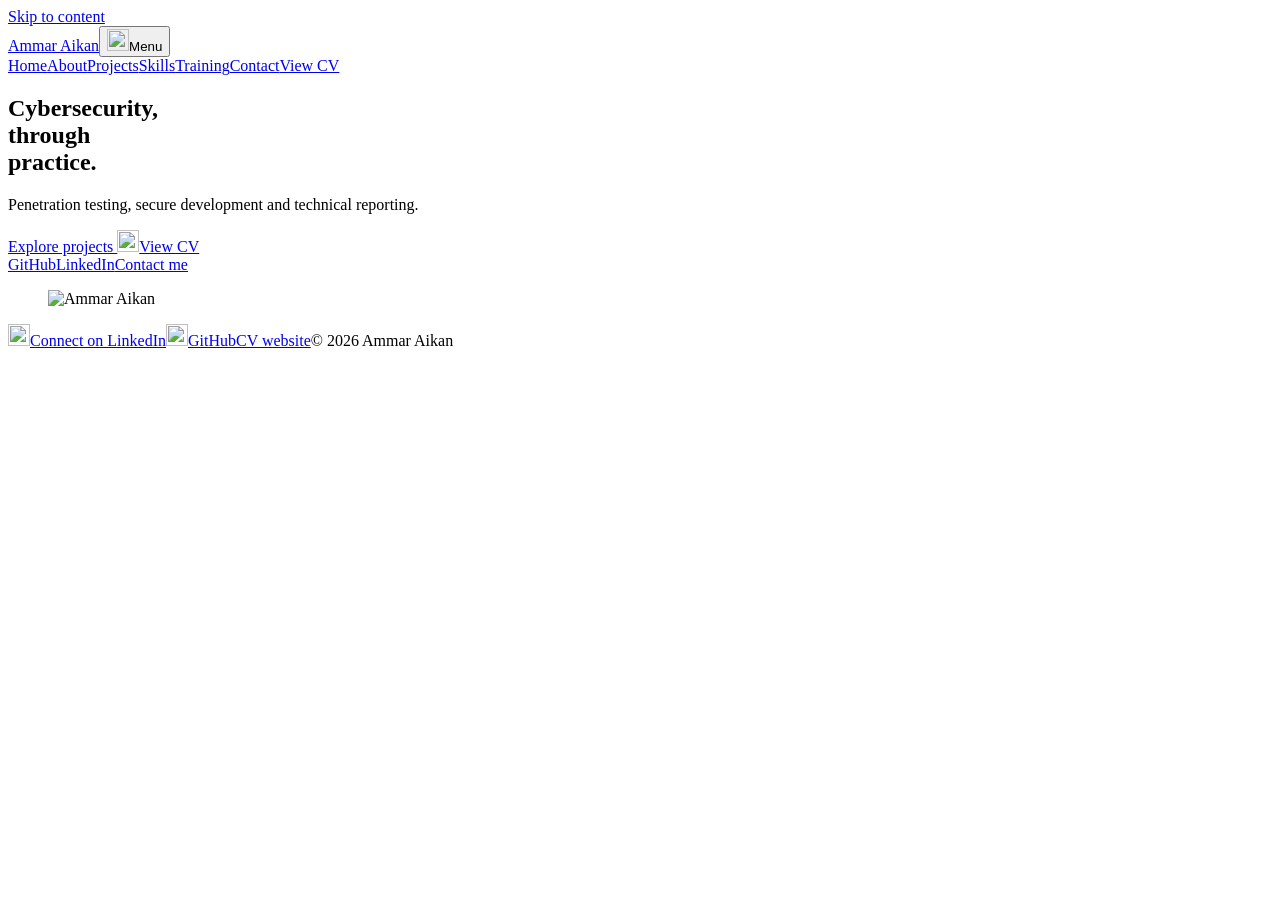
==== commit f6268b6a: "Give portfolio sections dedicated pages and update portrait" ====
--- a/public/index.html
+++ b/public/index.html
@@ -3,14 +3,5 @@
 <title>Ammar Aikan — Cybersecurity, Penetration Testing & Secure Development</title>
 <meta name="description" content="Ammar Aikan's cybersecurity portfolio: practical security labs, assessment reporting, secure applications, collaborative CTI and a complete project collection.">
 <meta name="theme-color" content="#254c41"><meta property="og:title" content="Ammar Aikan — Cybersecurity, through practice."><meta property="og:description" content="Penetration testing, secure development and technical reporting. Explore practical labs, applications and research."><meta property="og:type" content="website"><meta property="og:url" content="https://ammaraikan.web.app/"><meta property="og:image" content="https://ammaraikan.web.app/assets/img/ammar-og.jpg"><meta name="twitter:card" content="summary_large_image"><link rel="canonical" href="https://ammaraikan.web.app/">
-<link rel="icon" href="favicon.ico" sizes="any"><link rel="icon" type="image/png" sizes="32x32" href="assets/img/favicon-32.png"><link rel="apple-touch-icon" href="assets/img/apple-touch-icon.png"><link rel="manifest" href="site.webmanifest"><link rel="stylesheet" href="assets/styles.css?v=420fecb00496"><script src="assets/app.js?v=cae1f8c709c6" defer></script></head>
-<body><a class="skip-link" href="#main">Skip to content</a><div class="page-shell">
-<header class="site-header"><a class="brand" href="#top">Ammar Aikan</a><button class="menu-toggle" aria-expanded="false" aria-controls="primary-nav" type="button"><img class="icon" src="assets/icons/list.svg" alt="" width="22" height="22" aria-hidden="true"><span>Menu</span></button><nav id="primary-nav" aria-label="Primary navigation"><a href="#projects">Projects</a><a href="#about">About</a><a href="#skills">Skills</a><a href="#contact">Contact</a><a class="button button-primary nav-cv" href="assets/cv/Ammar_Aikan_ATS_CV.pdf">View CV</a></nav></header>
-<main id="main"><section class="hero" id="top" aria-labelledby="hero-heading"><nav class="hero-nav" aria-label="On this page"><a href="#projects">Projects</a><a href="#about">About</a><a href="#skills">Skills</a><a href="#contact">Contact</a></nav><div class="hero-copy"><h1 id="hero-heading">Cybersecurity,<br>through<br>practice.</h1><p class="hero-focus">Penetration testing, secure development and technical reporting.</p><div class="hero-actions"><a class="button button-primary" href="#projects">Explore projects <img class="icon" src="assets/icons/arrow-right.svg" alt="" width="22" height="22" aria-hidden="true"></a><a class="button button-outline" href="assets/cv/Ammar_Aikan_ATS_CV.pdf">View CV</a></div><div class="hero-social"><a href="https://github.com/AmmarAikan">GitHub</a><a href="https://www.linkedin.com/in/ammaraikan">LinkedIn</a><a href="#contact">Contact me</a></div></div><figure class="hero-portrait"><picture><source srcset="assets/img/ammar-portrait.webp" type="image/webp"><img src="assets/img/ammar-portrait.jpg" alt="Ammar Aikan" width="1000" height="1524" fetchpriority="high"></picture></figure></section>
-<section class="section labs-section" id="about" aria-labelledby="labs-title"><h2 id="labs-title">Security labs &amp; reporting</h2><p class="section-intro">I'm Ammar, an early-career cybersecurity practitioner. My work connects practical assessment, security-focused software and clear technical communication.</p><div class="lab-list" id="labs"><article class="lab-row"><div class="lab-icon"><img class="icon" src="assets/icons/shield-check.svg" alt="" width="22" height="22" aria-hidden="true"></div><h3>Web security labs</h3><p>Selected SSRF, CSRF, XSS and file-upload exercises in controlled lab environments.</p><a href="#collection" aria-label="Explore lab work"><img class="icon" src="assets/icons/arrow-right.svg" alt="" width="22" height="22" aria-hidden="true"></a></article><article class="lab-row"><div class="lab-icon"><img class="icon" src="assets/icons/file-earmark-text.svg" alt="" width="22" height="22" aria-hidden="true"></div><h3>Assessment evidence</h3><p>Analysis of supplied assessment outputs, with findings, risk, remediation and retest guidance.</p><a href="https://ammaraikan.github.io/assets/reports/Internal_Network_Security_Assessment_EN_Public_Portfolio_Edition.pdf" aria-label="View public report"><img class="icon" src="assets/icons/arrow-right.svg" alt="" width="22" height="22" aria-hidden="true"></a></article><article class="lab-row"><div class="lab-icon"><img class="icon" src="assets/icons/laptop.svg" alt="" width="22" height="22" aria-hidden="true"></div><h3>Vulnerable-machine practice</h3><p>Service enumeration, known-vulnerability attack chains and remediation in DC-1, DC-2 and team DC-3 labs.</p><a href="#collection" aria-label="Explore practical labs"><img class="icon" src="assets/icons/arrow-right.svg" alt="" width="22" height="22" aria-hidden="true"></a></article></div></section>
-<section class="section" id="projects" aria-labelledby="featured-title"><div class="section-heading"><h2 id="featured-title">Selected projects</h2><a class="text-link" href="#collection">View complete collection <img class="icon" src="assets/icons/arrow-right.svg" alt="" width="22" height="22" aria-hidden="true"></a></div><div class="featured-grid"><article class="featured-project"><h3>ACTIT</h3><p>Collaborative graduation platform for organizing threat information, extracting observables and supporting analyst review and structured sharing.</p><div class="featured-bottom"><span>FastAPI · React · PostgreSQL</span><a class="text-link" href="https://github.com/AmmarAikan/ACTIT-Platform">View source<img class="icon" src="assets/icons/arrow-right.svg" alt="" width="22" height="22" aria-hidden="true"></a></div></article><article class="featured-project"><h3>CyVault</h3><p>Offline-first Flutter password vault with authenticated encryption, wrapped vault keys and portable backups.</p><div class="featured-bottom"><span>Flutter · Dart</span><a class="text-link" href="https://github.com/AmmarAikan/cyvault-flutter">View source<img class="icon" src="assets/icons/arrow-right.svg" alt="" width="22" height="22" aria-hidden="true"></a></div></article><article class="featured-project"><h3>SecureVault AES</h3><p>Java desktop encryption with AES-GCM, password-based key derivation and authenticated file containers.</p><div class="featured-bottom"><span>Java · AES-GCM</span><a class="text-link" href="https://github.com/AmmarAikan/SecureVault-AES-Java">View source<img class="icon" src="assets/icons/arrow-right.svg" alt="" width="22" height="22" aria-hidden="true"></a></div></article></div></section>
-<section class="section capabilities" id="skills" aria-labelledby="skills-title"><h2 id="skills-title">Capabilities, put to work.</h2><div class="skills-grid"><article><h3>Security assessment</h3><p>Web application security labs · Service and CMS enumeration · Nmap · Burp Suite · Risk and remediation reporting</p></article><article><h3>Secure development</h3><p>Python · Flask · FastAPI · Java · Flutter / Dart · React / TypeScript · SQL · Authentication and authorization · AES-GCM and key lifecycle</p></article><article><h3>Supporting tools and systems</h3><p>Linux · Git · Docker · Active Directory labs · STIX / MISP workflows · Backup and forensic lab documentation</p></article></div></section>
-<section class="section collection-section" id="collection" aria-labelledby="collection-title"><div class="section-heading"><h2 id="collection-title">Complete collection</h2><p class="collection-label">Projects, labs, research &amp; development history</p></div><p class="collection-intro">Explore security work and the wider engineering collection. Project types distinguish team work, coursework, experiments, proposals and study material.</p><div class="collection-tools"><label class="search-field" for="project-search"><img class="icon" src="assets/icons/search.svg" alt="" width="22" height="22" aria-hidden="true"><input id="project-search" type="search" placeholder="Search projects, tools or topics…" autocomplete="off"></label><button id="clear-search" type="button" class="clear-button" hidden>Reset filters</button></div><div class="filter-list" role="group" aria-label="Filter project collection"><button type="button" class="filter active" data-category="All" aria-pressed="true">All</button><button type="button" class="filter" data-category="Security engineering" aria-pressed="false">Security engineering</button><button type="button" class="filter" data-category="Project history" aria-pressed="false">Project history</button><button type="button" class="filter" data-category="Development &amp; algorithms" aria-pressed="false">Development &amp; algorithms</button><button type="button" class="filter" data-category="Reference &amp; context" aria-pressed="false">Reference &amp; context</button><button type="button" class="filter" data-category="Research &amp; design" aria-pressed="false">Research &amp; design</button><button type="button" class="filter" data-category="Networks &amp; systems" aria-pressed="false">Networks &amp; systems</button><button type="button" class="filter" data-category="Security labs &amp; reports" aria-pressed="false">Security labs &amp; reports</button><button type="button" class="filter" data-category="Forensics &amp; recovery" aria-pressed="false">Forensics &amp; recovery</button></div><p class="results-status" id="results-status" role="status" aria-live="polite">Showing all collection entries</p><div class="collection-head" aria-hidden="true"><span>Project</span><span>Category &amp; type</span><span>Explore</span></div><div class="project-list"><article class="project-row" data-category="Security engineering" data-search="actit collaborative graduation platform for organizing threat information, extracting observables and supporting analyst review and structured sharing. security engineering python fastapi react typescript postgresql bert ner stix 2.1 misp docker" id="project-lp-001"><div class="project-copy"><h3>ACTIT</h3><p>Collaborative graduation platform for organizing threat information, extracting observables and supporting analyst review and structured sharing.</p><p class="project-tech">Python · FastAPI · React · TypeScript · PostgreSQL</p></div><div class="project-kind"><span>Security engineering</span><small>Collaborative work</small></div><div class="project-links"><a class="text-link" href="https://github.com/AmmarAikan/ACTIT-Platform">Source<img class="icon" src="assets/icons/arrow-right.svg" alt="" width="22" height="22" aria-hidden="true"></a></div></article><article class="project-row" data-category="Project history" data-search="actit showcase companion architecture, schema and synthetic examples for the actit graduation project. project history python schema json nlp svg" id="project-lp-002"><div class="project-copy"><h3>ACTIT Showcase</h3><p>Companion architecture, schema and synthetic examples for the ACTIT graduation project.</p><p class="project-tech">Python schema · JSON · NLP · SVG</p></div><div class="project-kind"><span>Project history</span><small>Companion documentation</small></div><div class="project-links"><a class="text-link" href="https://github.com/AmmarAikan/CTI-Tool-Showcase">Source<img class="icon" src="assets/icons/arrow-right.svg" alt="" width="22" height="22" aria-hidden="true"></a></div></article><article class="project-row" data-category="Security engineering" data-search="cyvault offline-first flutter password vault with authenticated encryption, wrapped vault keys and portable backups. security engineering flutter dart riverpod drift aes-gcm pbkdf2 android/ios" id="project-lp-003"><div class="project-copy"><h3>CyVault</h3><p>Offline-first Flutter password vault with authenticated encryption, wrapped vault keys and portable backups.</p><p class="project-tech">Flutter · Dart · Riverpod · Drift · AES-GCM</p></div><div class="project-kind"><span>Security engineering</span><small>Security application</small></div><div class="project-links"><a class="text-link" href="https://github.com/AmmarAikan/cyvault-flutter">Source<img class="icon" src="assets/icons/arrow-right.svg" alt="" width="22" height="22" aria-hidden="true"></a></div></article><article class="project-row" data-category="Project history" data-search="cyvault · firebase development identity and encrypted-sync architecture work on a separate feature branch; cloud sync remains incomplete. project history flutter firebase auth firestore" id="project-lp-004"><div class="project-copy"><h3>CyVault · Firebase development</h3><p>Identity and encrypted-sync architecture work on a separate feature branch; cloud sync remains incomplete.</p><p class="project-tech">Flutter · Firebase Auth · Firestore</p></div><div class="project-kind"><span>Project history</span><small>In development</small></div><div class="project-links"><span class="artifact-state">In development</span></div></article><article class="project-row" data-category="Security engineering" data-search="profileguard secure flask coursework implementing authentication, server-side authorization, profile-field protection, safer uploads and audit logging. security engineering python flask sqlalchemy bcrypt argon2 legacy verification fernet flask-wtf" id="project-lp-005"><div class="project-copy"><h3>ProfileGuard Secure</h3><p>Flask coursework implementing authentication, server-side authorization, profile-field protection, safer uploads and audit logging.</p><p class="project-tech">Python · Flask · SQLAlchemy · bcrypt · Argon2 legacy verification</p></div><div class="project-kind"><span>Security engineering</span><small>Academic application</small></div><div class="project-links"><a class="text-link" href="https://github.com/AmmarAikan/ProfileGuard-Secure">Source<img class="icon" src="assets/icons/arrow-right.svg" alt="" width="22" height="22" aria-hidden="true"></a></div></article><article class="project-row" data-category="Security engineering" data-search="securevault aes java desktop encryption with aes-gcm, password-based key derivation and authenticated file containers. security engineering java swing ant aes-256-gcm pbkdf2-hmac-sha256" id="project-lp-006"><div class="project-copy"><h3>SecureVault AES</h3><p>Java desktop encryption with AES-GCM, password-based key derivation and authenticated file containers.</p><p class="project-tech">Java · Swing · Ant · AES-256-GCM · PBKDF2-HMAC-SHA256</p></div><div class="project-kind"><span>Security engineering</span><small>Security application</small></div><div class="project-links"><a class="text-link" href="https://github.com/AmmarAikan/SecureVault-AES-Java">Source<img class="icon" src="assets/icons/arrow-right.svg" alt="" width="22" height="22" aria-hidden="true"></a></div></article><article class="project-row" data-category="Security engineering" data-search="firewall rule optimizer genetic-algorithm simulation comparing rule ordering, sampled policy agreement and rule-check cost. security engineering python flask numpy matplotlib genetic algorithms" id="project-lp-007"><div class="project-copy"><h3>Firewall Rule Optimizer</h3><p>Genetic-algorithm simulation comparing rule ordering, sampled policy agreement and rule-check cost.</p><p class="project-tech">Python · Flask · NumPy · Matplotlib · genetic algorithms</p></div><div class="project-kind"><span>Security engineering</span><small>Academic simulation</small></div><div class="project-links"><a class="text-link" href="https://github.com/AmmarAikan/AI-Firewall-Rule-Optimizer-GA-Flask">Source<img class="icon" src="assets/icons/arrow-right.svg" alt="" width="22" height="22" aria-hidden="true"></a></div></article><article class="project-row" data-category="Development &amp; algorithms" data-search="socialguard ml collaborative offline fake-profile classification pipeline with preprocessing, six-model comparison, flask dashboard and rest api. development &amp; algorithms python scikit-learn xgboost pandas flask jupyter" id="project-lp-008"><div class="project-copy"><h3>SocialGuard ML</h3><p>Collaborative offline fake-profile classification pipeline with preprocessing, six-model comparison, Flask dashboard and REST API.</p><p class="project-tech">Python · scikit-learn · XGBoost · pandas · Flask</p></div><div class="project-kind"><span>Development &amp; algorithms</span><small>Collaborative work</small></div><div class="project-links"><a class="text-link" href="https://github.com/AmmarAikan/SocialGuard-ML-Project">Source<img class="icon" src="assets/icons/arrow-right.svg" alt="" width="22" height="22" aria-hidden="true"></a></div></article><article class="project-row" data-category="Security engineering" data-search="employee qr register local desktop registration workflow using non-pii hmac-authenticated qr tokens, input validation and safer csv output. security engineering python tkinter hmac-sha256 csv qr" id="project-lp-009"><div class="project-copy"><h3>Employee QR Register</h3><p>Local desktop registration workflow using non-PII HMAC-authenticated QR tokens, input validation and safer CSV output.</p><p class="project-tech">Python · Tkinter · HMAC-SHA256 · CSV · QR</p></div><div class="project-kind"><span>Security engineering</span><small>Desktop security project</small></div><div class="project-links"><a class="text-link" href="https://github.com/AmmarAikan/Employee-QR-Register">Source<img class="icon" src="assets/icons/arrow-right.svg" alt="" width="22" height="22" aria-hidden="true"></a></div></article><article class="project-row" data-category="Development &amp; algorithms" data-search="cloudsim resource optimizer java simulation of heterogeneous resource allocation, vm placement and scheduling with saved reports. development &amp; algorithms java 17 cloudsim plus 8.5.7 maven junit" id="project-lp-010"><div class="project-copy"><h3>CloudSim Resource Optimizer</h3><p>Java simulation of heterogeneous resource allocation, VM placement and scheduling with saved reports.</p><p class="project-tech">Java 17 · CloudSim Plus 8.5.7 · Maven · JUnit</p></div><div class="project-kind"><span>Development &amp; algorithms</span><small>Cloud simulation</small></div><div class="project-links"><a class="text-link" href="https://github.com/AmmarAikan/NajmTech-CloudSim-Optimizer">Source<img class="icon" src="assets/icons/arrow-right.svg" alt="" width="22" height="22" aria-hidden="true"></a></div></article><article class="project-row" data-category="Development &amp; algorithms" data-search="hybrid maze ga and a* genetic algorithm evolves maze-generation parameters; a* supplies path length and search-expansion fitness, exposed through flask. development &amp; algorithms python flask numpy matplotlib ga a*" id="project-lp-011"><div class="project-copy"><h3>Hybrid Maze GA and A*</h3><p>Genetic algorithm evolves maze-generation parameters; A* supplies path length and search-expansion fitness, exposed through Flask.</p><p class="project-tech">Python · Flask · NumPy · Matplotlib · GA</p></div><div class="project-kind"><span>Development &amp; algorithms</span><small>Academic / personal work</small></div><div class="project-links"><a class="text-link" href="https://github.com/AmmarAikan/AI-Hybrid-Maze-GA-AStar-Flask">Source<img class="icon" src="assets/icons/arrow-right.svg" alt="" width="22" height="22" aria-hidden="true"></a></div></article><article class="project-row" data-category="Development &amp; algorithms" data-search="java billing management swing/mysql application for buyers, products and pdf invoices. development &amp; algorithms java swing netbeans ant mysql itext" id="project-lp-012"><div class="project-copy"><h3>Java Billing Management</h3><p>Swing/MySQL application for buyers, products and PDF invoices.</p><p class="project-tech">Java · Swing · NetBeans Ant · MySQL · iText</p></div><div class="project-kind"><span>Development &amp; algorithms</span><small>Academic desktop app</small></div><div class="project-links"><a class="text-link" href="https://github.com/AmmarAikan/Java-Billing-Management-System">Source<img class="icon" src="assets/icons/arrow-right.svg" alt="" width="22" height="22" aria-hidden="true"></a></div></article><article class="project-row" data-category="Project history" data-search="java billing · earlier version earlier version of the billing application, retained as development history. project history java swing mysql" id="project-lp-013"><div class="project-copy"><h3>Java Billing · earlier version</h3><p>Earlier version of the billing application, retained as development history.</p><p class="project-tech">Java · Swing · MySQL</p></div><div class="project-kind"><span>Project history</span><small>Historical version</small></div><div class="project-links"><span class="artifact-state">Historical version</span></div></article><article class="project-row" data-category="Development &amp; algorithms" data-search="github pages cv static cv-focused personal website distinct from firebase portfolio. development &amp; algorithms html css javascript github pages" id="project-lp-014"><div class="project-copy"><h3>GitHub Pages CV</h3><p>Static CV-focused personal website distinct from Firebase portfolio.</p><p class="project-tech">HTML · CSS · JavaScript · GitHub Pages</p></div><div class="project-kind"><span>Development &amp; algorithms</span><small>Academic / personal work</small></div><div class="project-links"><a class="text-link" href="https://github.com/AmmarAikan/AmmarAikan.github.io">Source<img class="icon" src="assets/icons/arrow-right.svg" alt="" width="22" height="22" aria-hidden="true"></a></div></article><article class="project-row" data-category="Development &amp; algorithms" data-search="attack-aware secure layout ga layout and security-feature placement with a* attack-path cost/risk simulation. development &amp; algorithms python ga a* matplotlib" id="project-lp-015"><div class="project-copy"><h3>Attack-Aware Secure Layout</h3><p>GA layout and security-feature placement with A* attack-path cost/risk simulation.</p><p class="project-tech">Python · GA · A* · Matplotlib</p></div><div class="project-kind"><span>Development &amp; algorithms</span><small>Academic / personal work</small></div><div class="project-links"><span class="artifact-state">Academic / personal work</span></div></article><article class="project-row" data-category="Development &amp; algorithms" data-search="grid search algorithms bfs, dfs, ucs and a* grid pathfinding with comparative experiment outputs. development &amp; algorithms python matplotlib graph search" id="project-lp-016"><div class="project-copy"><h3>Grid Search Algorithms</h3><p>BFS, DFS, UCS and A* grid pathfinding with comparative experiment outputs.</p><p class="project-tech">Python · Matplotlib · graph search</p></div><div class="project-kind"><span>Development &amp; algorithms</span><small>Academic / personal work</small></div><div class="project-links"><span class="artifact-state">Academic / personal work</span></div></article><article class="project-row" data-category="Project history" data-search="firewall optimizer draft earlier copy of firewall ordering optimizer. project history python flask ga" id="project-lp-017"><div class="project-copy"><h3>Firewall Optimizer draft</h3><p>Earlier copy of firewall ordering optimizer.</p><p class="project-tech">Python · Flask · GA</p></div><div class="project-kind"><span>Project history</span><small>Academic / personal work</small></div><div class="project-links"><span class="artifact-state">Academic / personal work</span></div></article><article class="project-row" data-category="Project history" data-search="hybrid maze cli draft command-line maze ga/a* predecessor. project history python ga a*" id="project-lp-018"><div class="project-copy"><h3>Hybrid Maze CLI draft</h3><p>Command-line maze GA/A* predecessor.</p><p class="project-tech">Python · GA · A*</p></div><div class="project-kind"><span>Project history</span><small>Academic / personal work</small></div><div class="project-links"><span class="artifact-state">Academic / personal work</span></div></article><article class="project-row" data-category="Project history" data-search="legacy najmtech cloudsim netbeans cloudsim simulation preceding canonical optimizer. project history java cloudsim ant" id="project-lp-019"><div class="project-copy"><h3>Legacy NajmTech CloudSim</h3><p>NetBeans CloudSim simulation preceding canonical optimizer.</p><p class="project-tech">Java · CloudSim · Ant</p></div><div class="project-kind"><span>Project history</span><small>Academic / personal work</small></div><div class="project-links"><span class="artifact-state">Academic / personal work</span></div></article><article class="project-row" data-category="Project history" data-search="cloudsim legacy backup backup of earlier cloudsim_4 source tree. project history java cloudsim" id="project-lp-020"><div class="project-copy"><h3>CloudSim legacy backup</h3><p>Backup of earlier cloudsim_4 source tree.</p><p class="project-tech">Java · CloudSim</p></div><div class="project-kind"><span>Project history</span><small>Academic / personal work</small></div><div class="project-links"><span class="artifact-state">Academic / personal work</span></div></article><article class="project-row" data-category="Development &amp; algorithms" data-search="technoserve cloudsim draft networkexample3 simulation and technoserve documentation. development &amp; algorithms java cloudsim" id="project-lp-021"><div class="project-copy"><h3>TechnoServe CloudSim draft</h3><p>NetworkExample3 simulation and TechnoServe documentation.</p><p class="project-tech">Java · CloudSim</p></div><div class="project-kind"><span>Development &amp; algorithms</span><small>Academic / personal work</small></div><div class="project-links"><span class="artifact-state">Academic / personal work</span></div></article><article class="project-row" data-category="Project history" data-search="cloudsim4 draft variants alternative cloudsim/najmtech classes and result csvs. project history java cloudsim ant" id="project-lp-022"><div class="project-copy"><h3>CloudSim4 draft variants</h3><p>Alternative CloudSim/NajmTech classes and result CSVs.</p><p class="project-tech">Java · CloudSim · Ant</p></div><div class="project-kind"><span>Project history</span><small>Academic / personal work</small></div><div class="project-links"><span class="artifact-state">Academic / personal work</span></div></article><article class="project-row" data-category="Development &amp; algorithms" data-search="elearn cloudsim e-learning resource simulation with cloudlet mapping and saved results. development &amp; algorithms java cloudsim ant" id="project-lp-023"><div class="project-copy"><h3>Elearn CloudSim</h3><p>E-learning resource simulation with cloudlet mapping and saved results.</p><p class="project-tech">Java · CloudSim · Ant</p></div><div class="project-kind"><span>Development &amp; algorithms</span><small>Academic / personal work</small></div><div class="project-links"><span class="artifact-state">Academic / personal work</span></div></article><article class="project-row" data-category="Reference &amp; context" data-search="third-party cloudsim reference locally checked-out third-party cloudsim project plus example classes and dependency jars. reference &amp; context java cloudsim pso library" id="project-lp-024"><div class="project-copy"><h3>Third-party CloudSim reference</h3><p>Locally checked-out third-party CloudSim project plus example classes and dependency JARs.</p><p class="project-tech">Java · CloudSim · PSO library</p></div><div class="project-kind"><span>Reference &amp; context</span><small>Study / reference material</small></div><div class="project-links"><span class="artifact-state">Study material</span></div></article><article class="project-row" data-category="Research &amp; design" data-search="zero trust cloud architecture presentation cloud zero-trust presentation and pdf variants. research &amp; design zero trust cloud architecture" id="project-lp-025"><div class="project-copy"><h3>Zero Trust Cloud Architecture presentation</h3><p>Cloud zero-trust presentation and PDF variants.</p><p class="project-tech">Zero trust · cloud architecture</p></div><div class="project-kind"><span>Research &amp; design</span><small>Academic / personal work</small></div><div class="project-links"><span class="artifact-state">Academic / personal work</span></div></article><article class="project-row" data-category="Development &amp; algorithms" data-search="early personal html website multi-page personal cv/gallery/contact website exercise. development &amp; algorithms html css" id="project-lp-026"><div class="project-copy"><h3>Early personal HTML website</h3><p>Multi-page personal CV/gallery/contact website exercise.</p><p class="project-tech">HTML · CSS</p></div><div class="project-kind"><span>Development &amp; algorithms</span><small>Academic / personal work</small></div><div class="project-links"><span class="artifact-state">Academic / personal work</span></div></article><article class="project-row" data-category="Reference &amp; context" data-search="static news website study html/css coursework material carrying third-party author credit; independent authorship unresolved. reference &amp; context html css" id="project-lp-027"><div class="project-copy"><h3>Static news website study</h3><p>HTML/CSS coursework material carrying third-party author credit; independent authorship unresolved.</p><p class="project-tech">HTML · CSS</p></div><div class="project-kind"><span>Reference &amp; context</span><small>Study / reference material</small></div><div class="project-links"><span class="artifact-state">Study material</span></div></article><article class="project-row" data-category="Development &amp; algorithms" data-search="des cryptography lab documented text/image des exercise with plaintext/ciphertext example artifacts. development &amp; algorithms des cryptography" id="project-lp-028"><div class="project-copy"><h3>DES cryptography lab</h3><p>Documented text/image DES exercise with plaintext/ciphertext example artifacts.</p><p class="project-tech">DES · cryptography</p></div><div class="project-kind"><span>Development &amp; algorithms</span><small>Academic / personal work</small></div><div class="project-links"><span class="artifact-state">Academic / personal work</span></div></article><article class="project-row" data-category="Project history" data-search="archived java des application archived swing des implementation predecessor to securevault aes. project history java swing des" id="project-lp-029"><div class="project-copy"><h3>Archived Java DES application</h3><p>Archived Swing DES implementation predecessor to SecureVault AES.</p><p class="project-tech">Java · Swing · DES</p></div><div class="project-kind"><span>Project history</span><small>Academic / personal work</small></div><div class="project-links"><span class="artifact-state">Academic / personal work</span></div></article><article class="project-row" data-category="Security engineering" data-search="rsa and image steganography experiment tkinter/python image message-hiding experiment with cryptography imports and saved example images. security engineering python tkinter pillow stegano rsa" id="project-lp-030"><div class="project-copy"><h3>RSA and image steganography experiment</h3><p>Tkinter/Python image message-hiding experiment with cryptography imports and saved example images.</p><p class="project-tech">Python · Tkinter · Pillow · stegano · RSA</p></div><div class="project-kind"><span>Security engineering</span><small>Academic / personal work</small></div><div class="project-links"><span class="artifact-state">Academic / personal work</span></div></article><article class="project-row" data-category="Project history" data-search="cyvault earlier iteration cyvault earlier password-vault/mobile application iteration retained as project history. project history flutter dart" id="project-lp-031"><div class="project-copy"><h3>CyVault earlier iteration cyvault</h3><p>Earlier password-vault/mobile application iteration retained as project history.</p><p class="project-tech">Flutter · Dart</p></div><div class="project-kind"><span>Project history</span><small>Academic / personal work</small></div><div class="project-links"><span class="artifact-state">Academic / personal work</span></div></article><article class="project-row" data-category="Project history" data-search="cyvault earlier iteration cyvault2 earlier password-vault/mobile application iteration retained as project history. project history flutter dart" id="project-lp-032"><div class="project-copy"><h3>CyVault earlier iteration cyvault2</h3><p>Earlier password-vault/mobile application iteration retained as project history.</p><p class="project-tech">Flutter · Dart</p></div><div class="project-kind"><span>Project history</span><small>Academic / personal work</small></div><div class="project-links"><span class="artifact-state">Academic / personal work</span></div></article><article class="project-row" data-category="Project history" data-search="cyvault earlier iteration cyvault_final earlier password-vault/mobile application iteration retained as project history. project history flutter dart" id="project-lp-033"><div class="project-copy"><h3>CyVault earlier iteration cyvault_final</h3><p>Earlier password-vault/mobile application iteration retained as project history.</p><p class="project-tech">Flutter · Dart</p></div><div class="project-kind"><span>Project history</span><small>Academic / personal work</small></div><div class="project-links"><span class="artifact-state">Academic / personal work</span></div></article><article class="project-row" data-category="Project history" data-search="cyvault earlier iteration pro1 earlier password-vault/mobile application iteration retained as project history. project history flutter dart" id="project-lp-034"><div class="project-copy"><h3>CyVault earlier iteration pro1</h3><p>Earlier password-vault/mobile application iteration retained as project history.</p><p class="project-tech">Flutter · Dart</p></div><div class="project-kind"><span>Project history</span><small>Academic / personal work</small></div><div class="project-links"><span class="artifact-state">Academic / personal work</span></div></article><article class="project-row" data-category="Project history" data-search="cyvault scaffold and module archives scaffold zip plus module zip sequence in parent directory documenting iterative delivery. project history flutter dart" id="project-lp-035"><div class="project-copy"><h3>CyVault scaffold and module archives</h3><p>Scaffold ZIP plus module ZIP sequence in parent directory documenting iterative delivery.</p><p class="project-tech">Flutter · Dart</p></div><div class="project-kind"><span>Project history</span><small>Academic / personal work</small></div><div class="project-links"><span class="artifact-state">Academic / personal work</span></div></article><article class="project-row" data-category="Reference &amp; context" data-search="hotel booking template reference third-party/template flutter hotel booking reference containing ui and application modules. reference &amp; context flutter dart" id="project-lp-036"><div class="project-copy"><h3>Hotel booking template reference</h3><p>Third-party/template Flutter hotel booking reference containing UI and application modules.</p><p class="project-tech">Flutter · Dart</p></div><div class="project-kind"><span>Reference &amp; context</span><small>Study / reference material</small></div><div class="project-links"><span class="artifact-state">Study material</span></div></article><article class="project-row" data-category="Reference &amp; context" data-search="archived flutter invoicing study local invoicing application material with unresolved ownership; retained as a study/reference record. reference &amp; context flutter dart sqlite/sqflite" id="project-lp-037"><div class="project-copy"><h3>Archived Flutter invoicing study</h3><p>Local invoicing application material with unresolved ownership; retained as a study/reference record.</p><p class="project-tech">Flutter · Dart · SQLite/sqflite</p></div><div class="project-kind"><span>Reference &amp; context</span><small>Study / reference material</small></div><div class="project-links"><span class="artifact-state">Study material</span></div></article><article class="project-row" data-category="Networks &amp; systems" data-search="hotel network design packet tracer coursework documenting vlans, routing, addressing and access-control configuration. networks &amp; systems cisco packet tracer vlan ospf dhcp nat/pat acl port security" id="project-lp-038"><div class="project-copy"><h3>Hotel Network Design</h3><p>Packet Tracer coursework documenting VLANs, routing, addressing and access-control configuration.</p><p class="project-tech">Cisco Packet Tracer · VLAN · OSPF · DHCP · NAT/PAT</p></div><div class="project-kind"><span>Networks &amp; systems</span><small>Network lab</small></div><div class="project-links"><span class="artifact-state">Network lab</span></div></article><article class="project-row" data-category="Research &amp; design" data-search="multi-layer honeynet research proposal for a layered honeynet and attack-analysis dashboard. research &amp; design honeypots cowrie dionaea suricata pfsense analytics" id="project-lp-039"><div class="project-copy"><h3>Multi-layer Honeynet</h3><p>Research proposal for a layered honeynet and attack-analysis dashboard.</p><p class="project-tech">Honeypots · Cowrie · Dionaea · Suricata · pfSense</p></div><div class="project-kind"><span>Research &amp; design</span><small>Research proposal</small></div><div class="project-links"><span class="artifact-state">Research proposal</span></div></article><article class="project-row" data-category="Research &amp; design" data-search="arduino remote control collaborative report with embedded serial-control code and component design; hardware execution remains unverified. research &amp; design arduino uno c++ hc-05 motor driver ultrasonic sensor" id="project-lp-040"><div class="project-copy"><h3>Arduino Remote Control</h3><p>Collaborative report with embedded serial-control code and component design; hardware execution remains unverified.</p><p class="project-tech">Arduino Uno · C++ · HC-05 · motor driver · ultrasonic sensor</p></div><div class="project-kind"><span>Research &amp; design</span><small>Embedded coursework</small></div><div class="project-links"><span class="artifact-state">Embedded coursework</span></div></article><article class="project-row" data-category="Networks &amp; systems" data-search="virtual network defense team vmware lab documenting windows identity/services, firewall and log-ingestion work. networks &amp; systems vmware windows server active directory gpo dns dhcp pfsense suricata splunk" id="project-lp-041"><div class="project-copy"><h3>Virtual Network Defense</h3><p>Team VMware lab documenting Windows identity/services, firewall and log-ingestion work.</p><p class="project-tech">VMware · Windows Server · Active Directory · GPO · DNS</p></div><div class="project-kind"><span>Networks &amp; systems</span><small>Collaborative work</small></div><div class="project-links"><span class="artifact-state">Team network lab</span></div></article><article class="project-row" data-category="Networks &amp; systems" data-search="fortigate &amp; active directory ldap authentication integration lab with documented tests and explicit transport/access-control limitations. networks &amp; systems fortigate windows server 2022 ldap ad" id="project-lp-042"><div class="project-copy"><h3>FortiGate &amp; Active Directory</h3><p>LDAP authentication integration lab with documented tests and explicit transport/access-control limitations.</p><p class="project-tech">FortiGate · Windows Server 2022 · LDAP · AD</p></div><div class="project-kind"><span>Networks &amp; systems</span><small>Security integration lab</small></div><div class="project-links"><span class="artifact-state">Security integration lab</span></div></article><article class="project-row" data-category="Networks &amp; systems" data-search="server room security assessment academic scenario covering server-room assets, threats, safeguards and recovery controls. networks &amp; systems risk assessment physical security backup" id="project-lp-043"><div class="project-copy"><h3>Server room security assessment</h3><p>Academic scenario covering server-room assets, threats, safeguards and recovery controls.</p><p class="project-tech">Risk assessment · physical security · backup</p></div><div class="project-kind"><span>Networks &amp; systems</span><small>Academic / personal work</small></div><div class="project-links"><span class="artifact-state">Academic / personal work</span></div></article><article class="project-row" data-category="Networks &amp; systems" data-search="security policies and frameworks exercise academic discussion of regulatory frameworks, security policies and awareness training. networks &amp; systems governance security policies awareness" id="project-lp-044"><div class="project-copy"><h3>Security policies and frameworks exercise</h3><p>Academic discussion of regulatory frameworks, security policies and awareness training.</p><p class="project-tech">Governance · security policies · awareness</p></div><div class="project-kind"><span>Networks &amp; systems</span><small>Academic / personal work</small></div><div class="project-links"><span class="artifact-state">Academic / personal work</span></div></article><article class="project-row" data-category="Research &amp; design" data-search="clinic database design clinic/doctors relational data dictionary and schema exercise with iterative docx versions. research &amp; design relational modelling data dictionaries oracle-style types" id="project-lp-045"><div class="project-copy"><h3>Clinic database design</h3><p>Clinic/doctors relational data dictionary and schema exercise with iterative DOCX versions.</p><p class="project-tech">Relational modelling · data dictionaries · Oracle-style types</p></div><div class="project-kind"><span>Research &amp; design</span><small>Academic / personal work</small></div><div class="project-links"><span class="artifact-state">Academic / personal work</span></div></article><article class="project-row" data-category="Research &amp; design" data-search="clinic systems analysis team requirements/design report with data-flow models, sql definitions and interface examples. research &amp; design requirements systems analysis dfd design documentation" id="project-lp-046"><div class="project-copy"><h3>Clinic Systems Analysis</h3><p>Team requirements/design report with data-flow models, SQL definitions and interface examples.</p><p class="project-tech">Requirements · systems analysis · DFD · design documentation</p></div><div class="project-kind"><span>Research &amp; design</span><small>Systems-design coursework</small></div><div class="project-links"><span class="artifact-state">Systems-design coursework</span></div></article><article class="project-row" data-category="Security labs &amp; reports" data-search="vulnhub dc-1 controlled vulnerable-machine lab documenting drupal enumeration, known-vulnerability analysis and remediation. security labs &amp; reports nmap drupal metasploit john" id="project-lp-047"><div class="project-copy"><h3>VulnHub DC-1</h3><p>Controlled vulnerable-machine lab documenting Drupal enumeration, known-vulnerability analysis and remediation.</p><p class="project-tech">Nmap · Drupal · Metasploit · John</p></div><div class="project-kind"><span>Security labs &amp; reports</span><small>Vulnerable-machine lab</small></div><div class="project-links"><span class="artifact-state">Vulnerable-machine lab</span></div></article><article class="project-row" data-category="Security labs &amp; reports" data-search="vulnhub dc-2 controlled wordpress assessment lab documenting service discovery, access and linux privilege-escalation reasoning. security labs &amp; reports nmap wordpress linux" id="project-lp-048"><div class="project-copy"><h3>VulnHub DC-2</h3><p>Controlled WordPress assessment lab documenting service discovery, access and Linux privilege-escalation reasoning.</p><p class="project-tech">Nmap · WordPress · Linux</p></div><div class="project-kind"><span>Security labs &amp; reports</span><small>Vulnerable-machine lab</small></div><div class="project-links"><span class="artifact-state">Vulnerable-machine lab</span></div></article><article class="project-row" data-category="Security labs &amp; reports" data-search="vulnhub dc-3 team joomla assessment lab documenting enumeration, sql injection and linux privilege-escalation analysis. security labs &amp; reports nmap joomscan sqlmap john joomla" id="project-lp-049"><div class="project-copy"><h3>VulnHub DC-3</h3><p>Team Joomla assessment lab documenting enumeration, SQL injection and Linux privilege-escalation analysis.</p><p class="project-tech">Nmap · JoomScan · SQLmap · John · Joomla</p></div><div class="project-kind"><span>Security labs &amp; reports</span><small>Collaborative work</small></div><div class="project-links"><span class="artifact-state">Team vulnerable-machine lab</span></div></article><article class="project-row" data-category="Security labs &amp; reports" data-search="pixelmind · scanning &amp; ssrf training documentation covering nuclei familiarity, selected ssrf practice and vulnerability/template research. security labs &amp; reports web security vulnerability research" id="project-lp-050"><div class="project-copy"><h3>PixelMind · Scanning &amp; SSRF</h3><p>Training documentation covering Nuclei familiarity, selected SSRF practice and vulnerability/template research.</p><p class="project-tech">Web security · vulnerability research</p></div><div class="project-kind"><span>Security labs &amp; reports</span><small>Field-training work</small></div><div class="project-links"><span class="artifact-state">Field-training work</span></div></article><article class="project-row" data-category="Security labs &amp; reports" data-search="pixelmind · reconnaissance &amp; uploads training reports and selected solved upload labs, with dns, service and endpoint discovery work. security labs &amp; reports nmap dns confluence cve analysis" id="project-lp-051"><div class="project-copy"><h3>PixelMind · Reconnaissance &amp; Uploads</h3><p>Training reports and selected solved upload labs, with DNS, service and endpoint discovery work.</p><p class="project-tech">Nmap · DNS · Confluence · CVE analysis</p></div><div class="project-kind"><span>Security labs &amp; reports</span><small>Field-training work</small></div><div class="project-links"><span class="artifact-state">Field-training work</span></div></article><article class="project-row" data-category="Security labs &amp; reports" data-search="pixelmind · csrf &amp; security research csrf lab evidence plus separate research reports on cloudflare-origin exposure, honeypots and tomcat vulnerabilities. security labs &amp; reports burp suite csrf cloudflare honeypots tomcat" id="project-lp-052"><div class="project-copy"><h3>PixelMind · CSRF &amp; Security Research</h3><p>CSRF lab evidence plus separate research reports on Cloudflare-origin exposure, honeypots and Tomcat vulnerabilities.</p><p class="project-tech">Burp Suite · CSRF · Cloudflare · honeypots · Tomcat</p></div><div class="project-kind"><span>Security labs &amp; reports</span><small>Labs &amp; research</small></div><div class="project-links"><span class="artifact-state">Labs &amp; research</span></div></article><article class="project-row" data-category="Security labs &amp; reports" data-search="confluence assessment &amp; web labs assessment writeup interpreting supplied validation evidence, alongside selected csrf/xss and tunneling training. security labs &amp; reports burp suite csrf xss metasploit confluence" id="project-lp-053"><div class="project-copy"><h3>Confluence Assessment &amp; Web Labs</h3><p>Assessment writeup interpreting supplied validation evidence, alongside selected CSRF/XSS and tunneling training.</p><p class="project-tech">Burp Suite · CSRF · XSS · Metasploit · Confluence</p></div><div class="project-kind"><span>Security labs &amp; reports</span><small>Field-training report</small></div><div class="project-links"><a class="text-link" href="https://ammaraikan.github.io/assets/reports/Confluence_RCE_Assessment_AR_Public_Portfolio_Edition.pdf">Public report<img class="icon" src="assets/icons/arrow-right.svg" alt="" width="22" height="22" aria-hidden="true"></a></div></article><article class="project-row" data-category="Security labs &amp; reports" data-search="internal network assessment analysis bilingual training report analyzing supplied network scans, vulnerability results and account-review evidence, with risk and remediation guidance. security labs &amp; reports nmap nuclei powershell active directory vmware risk reporting" id="project-lp-054"><div class="project-copy"><h3>Internal Network Assessment Analysis</h3><p>Bilingual training report analyzing supplied network scans, vulnerability results and account-review evidence, with risk and remediation guidance.</p><p class="project-tech">Nmap · Nuclei · PowerShell · Active Directory · VMware</p></div><div class="project-kind"><span>Security labs &amp; reports</span><small>Evidence-analysis report</small></div><div class="project-links"><a class="text-link" href="https://ammaraikan.github.io/assets/reports/Internal_Network_Security_Assessment_EN_Public_Portfolio_Edition.pdf">Public report<img class="icon" src="assets/icons/arrow-right.svg" alt="" width="22" height="22" aria-hidden="true"></a></div></article><article class="project-row" data-category="Networks &amp; systems" data-search="odoo erp workflows collaborative course implementation across business workflows; documented team lead and sales/pos contribution. networks &amp; systems odoo online erp sales pos inventory accounting" id="project-lp-055"><div class="project-copy"><h3>Odoo ERP Workflows</h3><p>Collaborative course implementation across business workflows; documented team lead and Sales/POS contribution.</p><p class="project-tech">Odoo Online · ERP · Sales · POS · Inventory</p></div><div class="project-kind"><span>Networks &amp; systems</span><small>Collaborative work</small></div><div class="project-links"><span class="artifact-state">Team ERP coursework</span></div></article><article class="project-row" data-category="Forensics &amp; recovery" data-search="ftk imager &amp; autopsy paired forensic lab documenting evidence acquisition and analysis setup; completion/hash verification not established. forensics &amp; recovery ftk imager autopsy disk imaging" id="project-lp-056"><div class="project-copy"><h3>FTK Imager &amp; Autopsy</h3><p>Paired forensic lab documenting evidence acquisition and analysis setup; completion/hash verification not established.</p><p class="project-tech">FTK Imager · Autopsy · disk imaging</p></div><div class="project-kind"><span>Forensics &amp; recovery</span><small>Forensics lab</small></div><div class="project-links"><span class="artifact-state">Forensics lab</span></div></article><article class="project-row" data-category="Forensics &amp; recovery" data-search="ghost imaging &amp; account recovery paired lab documenting image creation and offline account modification; restore verification not established. forensics &amp; recovery symantec ghost active@ password changer" id="project-lp-057"><div class="project-copy"><h3>Ghost Imaging &amp; Account Recovery</h3><p>Paired lab documenting image creation and offline account modification; restore verification not established.</p><p class="project-tech">Symantec Ghost · Active@ Password Changer</p></div><div class="project-kind"><span>Forensics &amp; recovery</span><small>Forensics lab</small></div><div class="project-links"><span class="artifact-state">Forensics lab</span></div></article><article class="project-row" data-category="Forensics &amp; recovery" data-search="linux configuration audit paired lab reviewing linux configuration and security settings through a read-only audit script. forensics &amp; recovery kali linux bash system configuration" id="project-lp-058"><div class="project-copy"><h3>Linux Configuration Audit</h3><p>Paired lab reviewing Linux configuration and security settings through a read-only audit script.</p><p class="project-tech">Kali Linux · Bash · system configuration</p></div><div class="project-kind"><span>Forensics &amp; recovery</span><small>Collaborative work</small></div><div class="project-links"><span class="artifact-state">Paired forensics lab</span></div></article><article class="project-row" data-category="Forensics &amp; recovery" data-search="maltego osint lab paired lab documenting link analysis and an osint investigation workflow with maltego graph. forensics &amp; recovery maltego osint graph analysis" id="project-lp-059"><div class="project-copy"><h3>Maltego OSINT Lab</h3><p>Paired lab documenting link analysis and an OSINT investigation workflow with Maltego Graph.</p><p class="project-tech">Maltego · OSINT · graph analysis</p></div><div class="project-kind"><span>Forensics &amp; recovery</span><small>Collaborative work</small></div><div class="project-links"><span class="artifact-state">Paired forensics lab</span></div></article><article class="project-row" data-category="Forensics &amp; recovery" data-search="osforensics examination paired examination report covering filesystem and user-activity artifacts in a controlled lab. forensics &amp; recovery osforensics windows forensic artifacts" id="project-lp-060"><div class="project-copy"><h3>OSForensics Examination</h3><p>Paired examination report covering filesystem and user-activity artifacts in a controlled lab.</p><p class="project-tech">OSForensics · Windows forensic artifacts</p></div><div class="project-kind"><span>Forensics &amp; recovery</span><small>Forensics lab</small></div><div class="project-links"><span class="artifact-state">Forensics lab</span></div></article><article class="project-row" data-category="Forensics &amp; recovery" data-search="wiping &amp; raw disk analysis paired lab documenting wiping setup and raw-disk examination; full sanitization verification not established. forensics &amp; recovery r-wipe &amp; clean diskexplorer for ntfs" id="project-lp-061"><div class="project-copy"><h3>Wiping &amp; Raw Disk Analysis</h3><p>Paired lab documenting wiping setup and raw-disk examination; full sanitization verification not established.</p><p class="project-tech">R-Wipe &amp; Clean · DiskExplorer for NTFS</p></div><div class="project-kind"><span>Forensics &amp; recovery</span><small>Forensics lab</small></div><div class="project-links"><span class="artifact-state">Forensics lab</span></div></article><article class="project-row" data-category="Forensics &amp; recovery" data-search="steganography detection &amp; extraction paired lab documenting image metadata review and hidden-content analysis. forensics &amp; recovery steghide exiftool stegseek kali linux" id="project-lp-062"><div class="project-copy"><h3>Steganography Detection &amp; Extraction</h3><p>Paired lab documenting image metadata review and hidden-content analysis.</p><p class="project-tech">Steghide · ExifTool · StegSeek · Kali Linux</p></div><div class="project-kind"><span>Forensics &amp; recovery</span><small>Collaborative work</small></div><div class="project-links"><span class="artifact-state">Paired forensics lab</span></div></article><article class="project-row" data-category="Forensics &amp; recovery" data-search="veeam backup &amp; recovery paired lab documenting backup, controlled file deletion, restore and content verification. forensics &amp; recovery veeam backup &amp; replication community edition" id="project-lp-063"><div class="project-copy"><h3>Veeam Backup &amp; Recovery</h3><p>Paired lab documenting backup, controlled file deletion, restore and content verification.</p><p class="project-tech">Veeam Backup &amp; Replication Community Edition</p></div><div class="project-kind"><span>Forensics &amp; recovery</span><small>Recovery lab</small></div><div class="project-links"><a class="text-link" href="https://ammaraikan.github.io/assets/reports/Veeam_Backup_and_Recovery_Lab_Public_Portfolio_Edition.pdf">Public report<img class="icon" src="assets/icons/arrow-right.svg" alt="" width="22" height="22" aria-hidden="true"></a></div></article><article class="project-row" data-category="Project history" data-search="osforensics case evidence private case-export material supporting the paired osforensics laboratory report. project history osforensics html report" id="project-lp-064"><div class="project-copy"><h3>OSForensics Case Evidence</h3><p>Private case-export material supporting the paired OSForensics laboratory report.</p><p class="project-tech">OSForensics · HTML report</p></div><div class="project-kind"><span>Project history</span><small>Private supporting evidence</small></div><div class="project-links"><span class="artifact-state">Private supporting evidence</span></div></article><article class="project-row" data-category="Networks &amp; systems" data-search="network security project planning academic work breakdown, scheduling, resource/cost and hardening-plan documentation. networks &amp; systems microsoft project wbs risk planning network security" id="project-lp-065"><div class="project-copy"><h3>Network Security Project Planning</h3><p>Academic work breakdown, scheduling, resource/cost and hardening-plan documentation.</p><p class="project-tech">Microsoft Project · WBS · risk planning · network security</p></div><div class="project-kind"><span>Networks &amp; systems</span><small>Project-management coursework</small></div><div class="project-links"><span class="artifact-state">Project-management coursework</span></div></article><article class="project-row" data-category="Development &amp; algorithms" data-search="ga-tuned weighted a* heuristic experiment genetic algorithm evolves weight and manhattan/euclidean mixing for weighted a* across solvable training grids. distinct objective from ga maze generation. development &amp; algorithms python graph search ga matplotlib" id="project-lp-066"><div class="project-copy"><h3>GA-tuned Weighted A* heuristic experiment</h3><p>Genetic algorithm evolves weight and Manhattan/Euclidean mixing for Weighted A* across solvable training grids. Distinct objective from GA maze generation.</p><p class="project-tech">Python · graph search · GA · Matplotlib</p></div><div class="project-kind"><span>Development &amp; algorithms</span><small>Academic / personal work</small></div><div class="project-links"><span class="artifact-state">Academic / personal work</span></div></article><article class="project-row" data-category="Reference &amp; context" data-search="archived cloudsim scenario e-commerce resource-allocation simulation found in an archive; author attribution remains unresolved. reference &amp; context java cloudsim brite topology" id="project-lp-067"><div class="project-copy"><h3>Archived CloudSim Scenario</h3><p>E-commerce resource-allocation simulation found in an archive; author attribution remains unresolved.</p><p class="project-tech">Java · CloudSim · BRITE topology</p></div><div class="project-kind"><span>Reference &amp; context</span><small>Study / reference material</small></div><div class="project-links"><span class="artifact-state">Study material</span></div></article><article class="project-row" data-category="Project history" data-search="ai course requirements and report collection parent requirements/evaluation/recommendations plus documentation of the ai experiments; nested implementations retain separate project ids. project history pdf docx academic evaluation" id="project-lp-068"><div class="project-copy"><h3>AI course requirements and report collection</h3><p>Parent requirements/evaluation/recommendations plus documentation of the AI experiments; nested implementations retain separate project IDs.</p><p class="project-tech">PDF · DOCX · academic evaluation</p></div><div class="project-kind"><span>Project history</span><small>Academic / personal work</small></div><div class="project-links"><span class="artifact-state">Academic / personal work</span></div></article><article class="project-row" data-category="Project history" data-search="cloud coursework context and report variants parent/draft report and requirement artifacts supporting separately registered cloudsim experiments. project history pdf docx text" id="project-lp-069"><div class="project-copy"><h3>Cloud coursework context and report variants</h3><p>Parent/draft report and requirement artifacts supporting separately registered CloudSim experiments.</p><p class="project-tech">PDF · DOCX · text</p></div><div class="project-kind"><span>Project history</span><small>Academic / personal work</small></div><div class="project-links"><span class="artifact-state">Academic / personal work</span></div></article><article class="project-row" data-category="Project history" data-search="cyvault delivery archive and planning collection parent planning documents, module zips and final-delivery archive supporting individual cyvault iterations. project history flutter dart markdown zip" id="project-lp-070"><div class="project-copy"><h3>CyVault delivery archive and planning collection</h3><p>Parent planning documents, module ZIPs and final-delivery archive supporting individual CyVault iterations.</p><p class="project-tech">Flutter · Dart · Markdown · ZIP</p></div><div class="project-kind"><span>Project history</span><small>Academic / personal work</small></div><div class="project-links"><span class="artifact-state">Academic / personal work</span></div></article><article class="project-row" data-category="Development &amp; algorithms" data-search="shifaflow arabic-first clinic workflow and appointment management application built with php and mysql; former public demo is retired. development &amp; algorithms php mysql docker" id="project-gh-001"><div class="project-copy"><h3>ShifaFlow</h3><p>Arabic-first clinic workflow and appointment management application built with PHP and MySQL; former public demo is retired.</p><p class="project-tech">PHP · MySQL · Docker</p></div><div class="project-kind"><span>Development &amp; algorithms</span><small>Web application</small></div><div class="project-links"><a class="text-link" href="https://github.com/AmmarAikan/shifaflow">Source<img class="icon" src="assets/icons/arrow-right.svg" alt="" width="22" height="22" aria-hidden="true"></a></div></article><article class="project-row" data-category="Security engineering" data-search="api heist · fork contribution defensive fork of thano-ai/api_heist with attributed authentication/authorization hardening, bounded fetching, signed webhooks and regression tests. security engineering python flask jwt pytest docker" id="project-gh-002"><div class="project-copy"><h3>API Heist · fork contribution</h3><p>Defensive fork of thano-ai/api_heist with attributed authentication/authorization hardening, bounded fetching, signed webhooks and regression tests.</p><p class="project-tech">Python · Flask · JWT · pytest · Docker</p></div><div class="project-kind"><span>Security engineering</span><small>Fork / attributed security contribution</small></div><div class="project-links"><a class="text-link" href="https://github.com/AmmarAikan/api_heist">Source<img class="icon" src="assets/icons/arrow-right.svg" alt="" width="22" height="22" aria-hidden="true"></a></div></article><article class="project-row" data-category="Development &amp; algorithms" data-search="main professional portfolio static professional portfolio, independently hosted on firebase and maintained separately from the cv website. development &amp; algorithms html css javascript firebase hosting" id="project-gh-003"><div class="project-copy"><h3>Main Professional Portfolio</h3><p>Static professional portfolio, independently hosted on Firebase and maintained separately from the CV website.</p><p class="project-tech">HTML · CSS · JavaScript · Firebase Hosting</p></div><div class="project-kind"><span>Development &amp; algorithms</span><small>Professional website</small></div><div class="project-links"><a class="text-link" href="https://github.com/AmmarAikan/cybersecurity-portfolio">Source<img class="icon" src="assets/icons/arrow-right.svg" alt="" width="22" height="22" aria-hidden="true"></a></div></article></div><p class="empty-state" id="empty-state" hidden>No projects match your search. Try another topic or reset the filters.</p></section>
-<section class="section training-section" id="training" aria-labelledby="training-title"><h2 id="training-title">Training &amp; education</h2><div class="learning-row"><img class="icon" src="assets/icons/mortarboard.svg" alt="" width="22" height="22" aria-hidden="true"><div><h3>PixelMind · Cybersecurity field training · 2026</h3><p>Selected web-security practice and structured assessment-evidence reporting.</p></div></div><div class="learning-row"><img class="icon" src="assets/icons/book.svg" alt="" width="22" height="22" aria-hidden="true"><div><h3>Cybersecurity and Networks</h3><p>University of Science and Technology, Yemen.</p></div></div><div class="learning-row"><img class="icon" src="assets/icons/file-earmark-text.svg" alt="" width="22" height="22" aria-hidden="true"><div><h3>First Cybersecurity Forum</h3><p>University participation recognition and collaborative cybersecurity-awareness material.</p></div></div><div class="report-links"><h3>Public reports</h3><a class="text-link" href="https://ammaraikan.github.io/assets/reports/Confluence_RCE_Assessment_AR_Public_Portfolio_Edition.pdf">Confluence assessment · Arabic<img class="icon" src="assets/icons/arrow-right.svg" alt="" width="22" height="22" aria-hidden="true"></a><a class="text-link" href="https://ammaraikan.github.io/assets/reports/Internal_Network_Security_Assessment_EN_Public_Portfolio_Edition.pdf">Internal network assessment · English<img class="icon" src="assets/icons/arrow-right.svg" alt="" width="22" height="22" aria-hidden="true"></a><a class="text-link" href="https://ammaraikan.github.io/assets/reports/Veeam_Backup_and_Recovery_Lab_Public_Portfolio_Edition.pdf">Veeam backup &amp; recovery lab<img class="icon" src="assets/icons/arrow-right.svg" alt="" width="22" height="22" aria-hidden="true"></a></div></section>
-<section class="section contact-section" id="contact" aria-labelledby="contact-title"><div><h2 id="contact-title">Let's connect.</h2><p>For junior cybersecurity opportunities, technical collaboration or a conversation about the work.</p></div><div class="contact-actions"><a class="button button-primary" href="mailto:202310101030@student.ust.edu.ye">Email me<img class="icon" src="assets/icons/arrow-right.svg" alt="" width="22" height="22" aria-hidden="true"></a><a class="button button-outline" href="assets/cv/Ammar_Aikan_ATS_CV.pdf">Download CV<img class="icon" src="assets/icons/arrow-right.svg" alt="" width="22" height="22" aria-hidden="true"></a><a class="text-link" href="https://drive.google.com/drive/folders/1ue-73taYjOB4okHPRjarYko6Q-9ojf4P?usp=drive_link">CV folder on Google Drive<img class="icon" src="assets/icons/arrow-right.svg" alt="" width="22" height="22" aria-hidden="true"></a></div></section></main></div>
-<footer><div class="footer-inner"><a href="https://www.linkedin.com/in/ammaraikan"><img class="icon" src="assets/icons/linkedin.svg" alt="" width="22" height="22" aria-hidden="true">Connect on LinkedIn</a><a href="https://github.com/AmmarAikan"><img class="icon" src="assets/icons/github.svg" alt="" width="22" height="22" aria-hidden="true">GitHub</a><a href="https://drive.google.com/drive/folders/1ue-73taYjOB4okHPRjarYko6Q-9ojf4P?usp=drive_link"><img class="icon" src="assets/icons/folder2.svg" alt="" width="22" height="22" aria-hidden="true">CV folder on Google Drive</a><a href="https://ammaraikan.github.io/#profile">CV website</a><span>© 2026 Ammar Aikan</span></div></footer></body></html>+<link rel="icon" href="/favicon.ico" sizes="any"><link rel="icon" type="image/png" sizes="32x32" href="/assets/img/favicon-32.png"><link rel="apple-touch-icon" href="/assets/img/apple-touch-icon.png"><link rel="manifest" href="/site.webmanifest"><link rel="stylesheet" href="/assets/styles.css?v=9ada9599eb82"><script src="/assets/app.js?v=47e3da709b0f" defer></script></head>
+<body class="page-top"><a class="skip-link" href="#main">Skip to content</a><div class="page-shell"><header class="site-header"><a class="brand" href="/">Ammar Aikan</a><button class="menu-toggle" aria-expanded="false" aria-controls="primary-nav" type="button"><img class="icon" src="/assets/icons/list.svg" alt="" width="22" height="22" aria-hidden="true"><span>Menu</span></button><nav id="primary-nav" aria-label="Primary navigation"><a href="/" aria-current="page">Home</a><a href="/about/">About</a><a href="/projects/">Projects</a><a href="/skills/">Skills</a><a href="/training/">Training</a><a href="/contact/">Contact</a><a class="button button-primary nav-cv" href="/assets/cv/Ammar_Aikan_ATS_CV.pdf">View CV</a></nav></header><main id="main"><section class="hero" id="top" aria-labelledby="hero-heading"><div class="hero-copy"><h1 id="hero-heading">Cybersecurity,<br>through<br>practice.</h1><p class="hero-focus">Penetration testing, secure development and technical reporting.</p><div class="hero-actions"><a class="button button-primary" href="/projects/">Explore projects <img class="icon" src="/assets/icons/arrow-right.svg" alt="" width="22" height="22" aria-hidden="true"></a><a class="button button-outline" href="/assets/cv/Ammar_Aikan_ATS_CV.pdf">View CV</a></div><div class="hero-social"><a href="https://github.com/AmmarAikan">GitHub</a><a href="https://www.linkedin.com/in/ammaraikan">LinkedIn</a><a href="/contact/">Contact me</a></div></div><figure class="hero-portrait"><img src="/assets/img/ammar-cutout.webp?v=c7c0306d19d0" alt="Ammar Aikan" width="860" height="1230" fetchpriority="high"></figure></section></main></div><footer><div class="footer-inner"><a href="https://www.linkedin.com/in/ammaraikan"><img class="icon" src="/assets/icons/linkedin.svg" alt="" width="22" height="22" aria-hidden="true">Connect on LinkedIn</a><a href="https://github.com/AmmarAikan"><img class="icon" src="/assets/icons/github.svg" alt="" width="22" height="22" aria-hidden="true">GitHub</a><a href="https://ammaraikan.github.io/#profile">CV website</a><span>© 2026 Ammar Aikan</span></div></footer></body></html>
